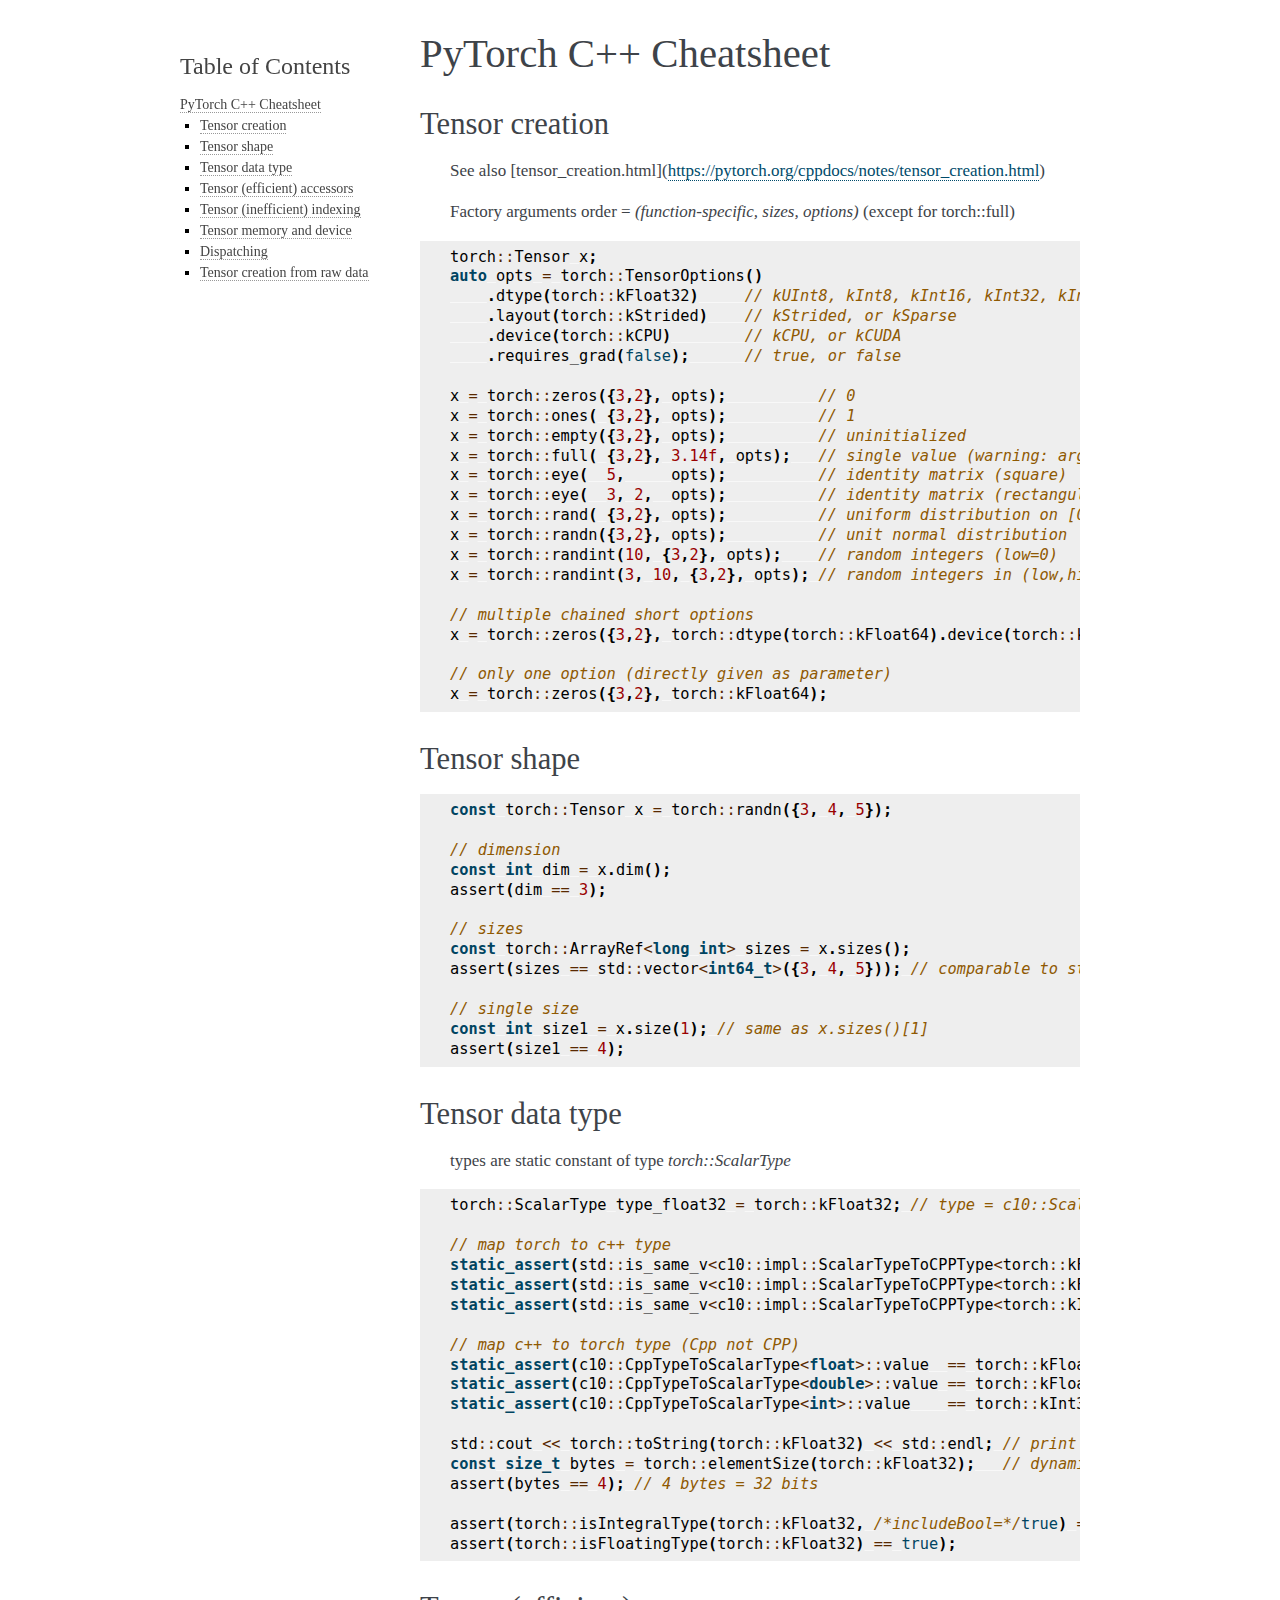
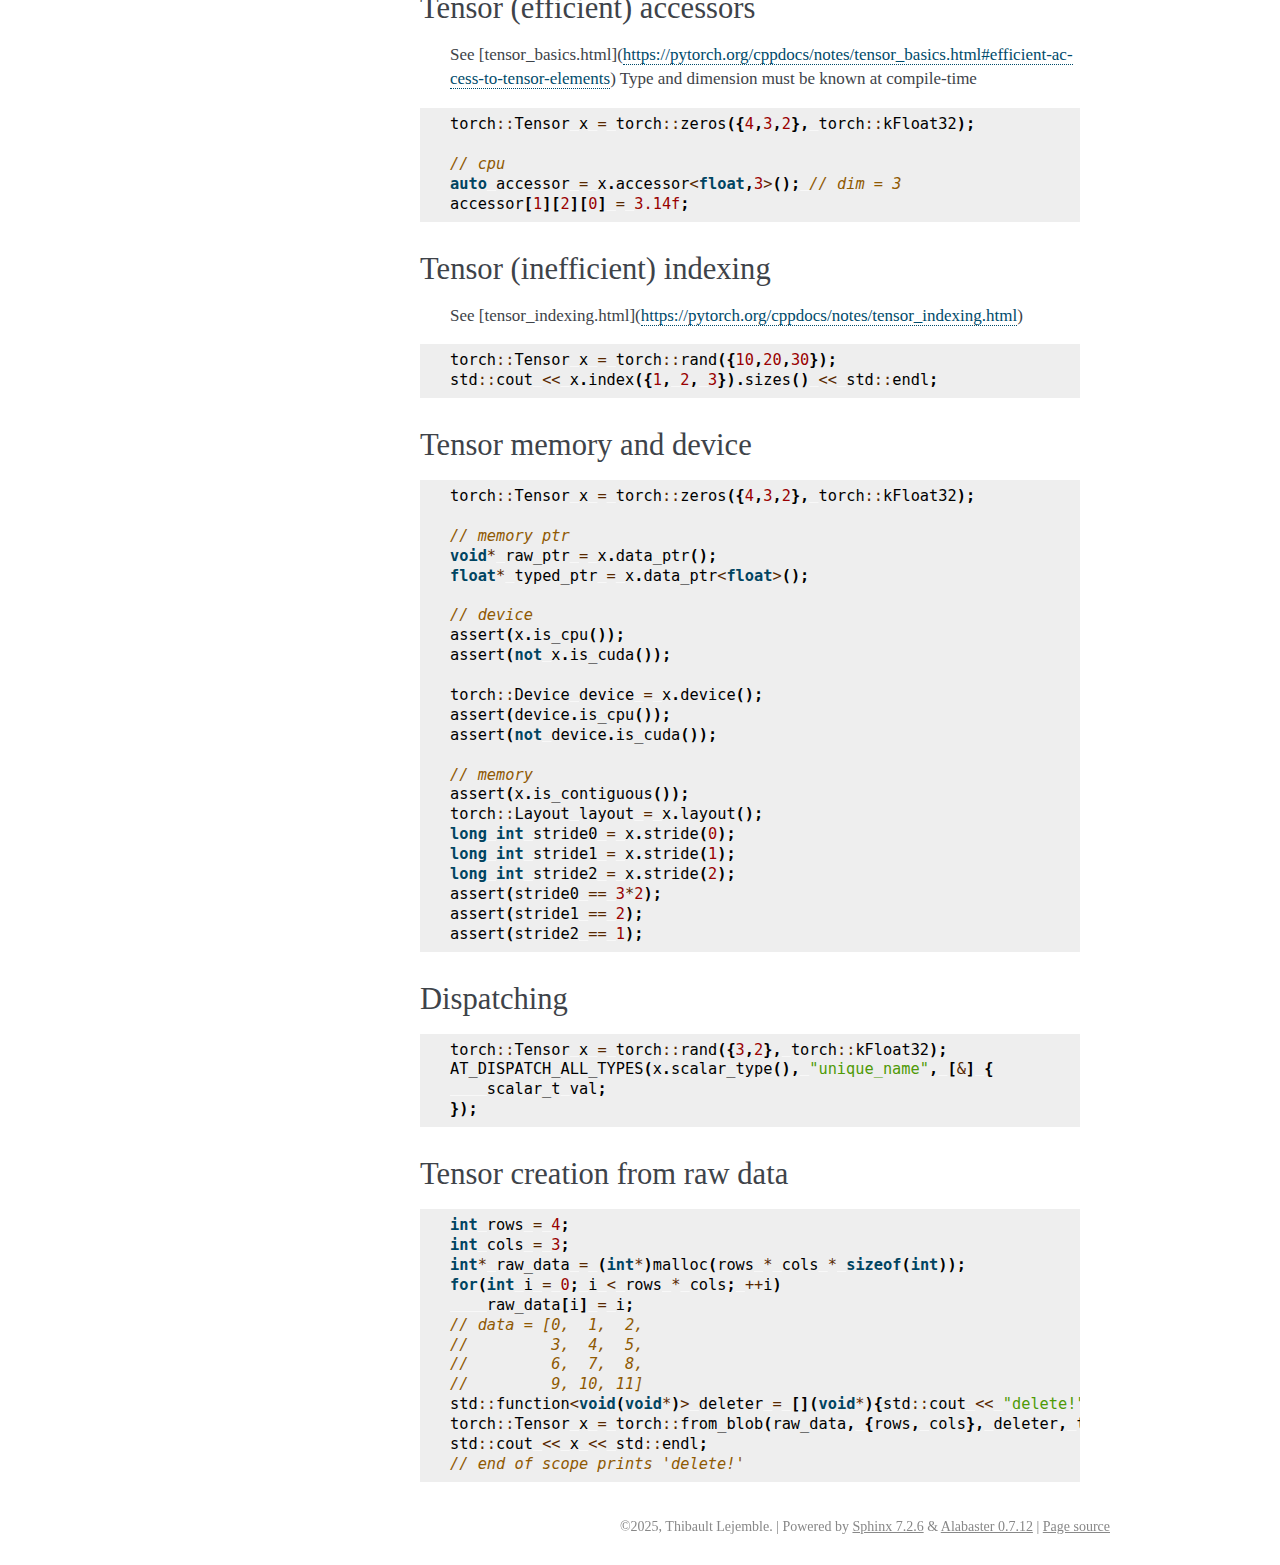
==== docs/index.html @ 18efc9cf "update doc" ====
<!DOCTYPE html>

<html lang="en" data-content_root="./">
  <head>
    <meta charset="utf-8" />
    <meta name="viewport" content="width=device-width, initial-scale=1.0" /><meta name="viewport" content="width=device-width, initial-scale=1" />

    <title>PyTorch C++ Cheatsheet</title>
    <link rel="stylesheet" type="text/css" href="_static/pygments.css?v=4f649999" />
    <link rel="stylesheet" type="text/css" href="_static/alabaster.css?v=cb25574f" />
    <script src="_static/documentation_options.js?v=5929fcd5"></script>
    <script src="_static/doctools.js?v=888ff710"></script>
    <script src="_static/sphinx_highlight.js?v=dc90522c"></script>
    <link rel="index" title="Index" href="genindex.html" />
    <link rel="search" title="Search" href="search.html" />
   
  <link rel="stylesheet" href="_static/custom.css" type="text/css" />
  
  
  <meta name="viewport" content="width=device-width, initial-scale=0.9, maximum-scale=0.9" />

  </head><body>
  

    <div class="document">
      <div class="documentwrapper">
        <div class="bodywrapper">
          

          <div class="body" role="main">
            
  <section id="pytorch-c-cheatsheet">
<h1>PyTorch C++ Cheatsheet<a class="headerlink" href="#pytorch-c-cheatsheet" title="Link to this heading">§</a></h1>
<section id="tensor-creation">
<h2>Tensor creation<a class="headerlink" href="#tensor-creation" title="Link to this heading">§</a></h2>
<blockquote>
<div><p>See also [tensor_creation.html](<a class="reference external" href="https://pytorch.org/cppdocs/notes/tensor_creation.html">https://pytorch.org/cppdocs/notes/tensor_creation.html</a>)</p>
<p>Factory arguments order = <cite>(function-specific, sizes, options)</cite> (except for torch::full)</p>
</div></blockquote>
<div class="highlight-cpp notranslate"><div class="highlight"><pre><span></span><span class="n">torch</span><span class="o">::</span><span class="n">Tensor</span><span class="w"> </span><span class="n">x</span><span class="p">;</span>
<span class="k">auto</span><span class="w"> </span><span class="n">opts</span><span class="w"> </span><span class="o">=</span><span class="w"> </span><span class="n">torch</span><span class="o">::</span><span class="n">TensorOptions</span><span class="p">()</span>
<span class="w">    </span><span class="p">.</span><span class="n">dtype</span><span class="p">(</span><span class="n">torch</span><span class="o">::</span><span class="n">kFloat32</span><span class="p">)</span><span class="w">     </span><span class="c1">// kUInt8, kInt8, kInt16, kInt32, kInt64, kFloat32, or kFloat64</span>
<span class="w">    </span><span class="p">.</span><span class="n">layout</span><span class="p">(</span><span class="n">torch</span><span class="o">::</span><span class="n">kStrided</span><span class="p">)</span><span class="w">    </span><span class="c1">// kStrided, or kSparse</span>
<span class="w">    </span><span class="p">.</span><span class="n">device</span><span class="p">(</span><span class="n">torch</span><span class="o">::</span><span class="n">kCPU</span><span class="p">)</span><span class="w">        </span><span class="c1">// kCPU, or kCUDA</span>
<span class="w">    </span><span class="p">.</span><span class="n">requires_grad</span><span class="p">(</span><span class="nb">false</span><span class="p">);</span><span class="w">      </span><span class="c1">// true, or false</span>

<span class="n">x</span><span class="w"> </span><span class="o">=</span><span class="w"> </span><span class="n">torch</span><span class="o">::</span><span class="n">zeros</span><span class="p">({</span><span class="mi">3</span><span class="p">,</span><span class="mi">2</span><span class="p">},</span><span class="w"> </span><span class="n">opts</span><span class="p">);</span><span class="w">          </span><span class="c1">// 0</span>
<span class="n">x</span><span class="w"> </span><span class="o">=</span><span class="w"> </span><span class="n">torch</span><span class="o">::</span><span class="n">ones</span><span class="p">(</span><span class="w"> </span><span class="p">{</span><span class="mi">3</span><span class="p">,</span><span class="mi">2</span><span class="p">},</span><span class="w"> </span><span class="n">opts</span><span class="p">);</span><span class="w">          </span><span class="c1">// 1</span>
<span class="n">x</span><span class="w"> </span><span class="o">=</span><span class="w"> </span><span class="n">torch</span><span class="o">::</span><span class="n">empty</span><span class="p">({</span><span class="mi">3</span><span class="p">,</span><span class="mi">2</span><span class="p">},</span><span class="w"> </span><span class="n">opts</span><span class="p">);</span><span class="w">          </span><span class="c1">// uninitialized</span>
<span class="n">x</span><span class="w"> </span><span class="o">=</span><span class="w"> </span><span class="n">torch</span><span class="o">::</span><span class="n">full</span><span class="p">(</span><span class="w"> </span><span class="p">{</span><span class="mi">3</span><span class="p">,</span><span class="mi">2</span><span class="p">},</span><span class="w"> </span><span class="mf">3.14f</span><span class="p">,</span><span class="w"> </span><span class="n">opts</span><span class="p">);</span><span class="w">   </span><span class="c1">// single value (warning: args order)</span>
<span class="n">x</span><span class="w"> </span><span class="o">=</span><span class="w"> </span><span class="n">torch</span><span class="o">::</span><span class="n">eye</span><span class="p">(</span><span class="w">  </span><span class="mi">5</span><span class="p">,</span><span class="w">     </span><span class="n">opts</span><span class="p">);</span><span class="w">          </span><span class="c1">// identity matrix (square)</span>
<span class="n">x</span><span class="w"> </span><span class="o">=</span><span class="w"> </span><span class="n">torch</span><span class="o">::</span><span class="n">eye</span><span class="p">(</span><span class="w">  </span><span class="mi">3</span><span class="p">,</span><span class="w"> </span><span class="mi">2</span><span class="p">,</span><span class="w">  </span><span class="n">opts</span><span class="p">);</span><span class="w">          </span><span class="c1">// identity matrix (rectangular)</span>
<span class="n">x</span><span class="w"> </span><span class="o">=</span><span class="w"> </span><span class="n">torch</span><span class="o">::</span><span class="n">rand</span><span class="p">(</span><span class="w"> </span><span class="p">{</span><span class="mi">3</span><span class="p">,</span><span class="mi">2</span><span class="p">},</span><span class="w"> </span><span class="n">opts</span><span class="p">);</span><span class="w">          </span><span class="c1">// uniform distribution on [0, 1)</span>
<span class="n">x</span><span class="w"> </span><span class="o">=</span><span class="w"> </span><span class="n">torch</span><span class="o">::</span><span class="n">randn</span><span class="p">({</span><span class="mi">3</span><span class="p">,</span><span class="mi">2</span><span class="p">},</span><span class="w"> </span><span class="n">opts</span><span class="p">);</span><span class="w">          </span><span class="c1">// unit normal distribution</span>
<span class="n">x</span><span class="w"> </span><span class="o">=</span><span class="w"> </span><span class="n">torch</span><span class="o">::</span><span class="n">randint</span><span class="p">(</span><span class="mi">10</span><span class="p">,</span><span class="w"> </span><span class="p">{</span><span class="mi">3</span><span class="p">,</span><span class="mi">2</span><span class="p">},</span><span class="w"> </span><span class="n">opts</span><span class="p">);</span><span class="w">    </span><span class="c1">// random integers (low=0)</span>
<span class="n">x</span><span class="w"> </span><span class="o">=</span><span class="w"> </span><span class="n">torch</span><span class="o">::</span><span class="n">randint</span><span class="p">(</span><span class="mi">3</span><span class="p">,</span><span class="w"> </span><span class="mi">10</span><span class="p">,</span><span class="w"> </span><span class="p">{</span><span class="mi">3</span><span class="p">,</span><span class="mi">2</span><span class="p">},</span><span class="w"> </span><span class="n">opts</span><span class="p">);</span><span class="w"> </span><span class="c1">// random integers in (low,high)</span>

<span class="c1">// multiple chained short options</span>
<span class="n">x</span><span class="w"> </span><span class="o">=</span><span class="w"> </span><span class="n">torch</span><span class="o">::</span><span class="n">zeros</span><span class="p">({</span><span class="mi">3</span><span class="p">,</span><span class="mi">2</span><span class="p">},</span><span class="w"> </span><span class="n">torch</span><span class="o">::</span><span class="n">dtype</span><span class="p">(</span><span class="n">torch</span><span class="o">::</span><span class="n">kFloat64</span><span class="p">).</span><span class="n">device</span><span class="p">(</span><span class="n">torch</span><span class="o">::</span><span class="n">kCPU</span><span class="p">));</span>

<span class="c1">// only one option (directly given as parameter)</span>
<span class="n">x</span><span class="w"> </span><span class="o">=</span><span class="w"> </span><span class="n">torch</span><span class="o">::</span><span class="n">zeros</span><span class="p">({</span><span class="mi">3</span><span class="p">,</span><span class="mi">2</span><span class="p">},</span><span class="w"> </span><span class="n">torch</span><span class="o">::</span><span class="n">kFloat64</span><span class="p">);</span>
</pre></div>
</div>
</section>
<section id="tensor-shape">
<h2>Tensor shape<a class="headerlink" href="#tensor-shape" title="Link to this heading">§</a></h2>
<div class="highlight-cpp notranslate"><div class="highlight"><pre><span></span><span class="k">const</span><span class="w"> </span><span class="n">torch</span><span class="o">::</span><span class="n">Tensor</span><span class="w"> </span><span class="n">x</span><span class="w"> </span><span class="o">=</span><span class="w"> </span><span class="n">torch</span><span class="o">::</span><span class="n">randn</span><span class="p">({</span><span class="mi">3</span><span class="p">,</span><span class="w"> </span><span class="mi">4</span><span class="p">,</span><span class="w"> </span><span class="mi">5</span><span class="p">});</span>

<span class="c1">// dimension</span>
<span class="k">const</span><span class="w"> </span><span class="kt">int</span><span class="w"> </span><span class="n">dim</span><span class="w"> </span><span class="o">=</span><span class="w"> </span><span class="n">x</span><span class="p">.</span><span class="n">dim</span><span class="p">();</span>
<span class="n">assert</span><span class="p">(</span><span class="n">dim</span><span class="w"> </span><span class="o">==</span><span class="w"> </span><span class="mi">3</span><span class="p">);</span>

<span class="c1">// sizes</span>
<span class="k">const</span><span class="w"> </span><span class="n">torch</span><span class="o">::</span><span class="n">ArrayRef</span><span class="o">&lt;</span><span class="kt">long</span><span class="w"> </span><span class="kt">int</span><span class="o">&gt;</span><span class="w"> </span><span class="n">sizes</span><span class="w"> </span><span class="o">=</span><span class="w"> </span><span class="n">x</span><span class="p">.</span><span class="n">sizes</span><span class="p">();</span>
<span class="n">assert</span><span class="p">(</span><span class="n">sizes</span><span class="w"> </span><span class="o">==</span><span class="w"> </span><span class="n">std</span><span class="o">::</span><span class="n">vector</span><span class="o">&lt;</span><span class="kt">int64_t</span><span class="o">&gt;</span><span class="p">({</span><span class="mi">3</span><span class="p">,</span><span class="w"> </span><span class="mi">4</span><span class="p">,</span><span class="w"> </span><span class="mi">5</span><span class="p">}));</span><span class="w"> </span><span class="c1">// comparable to std::vector&lt;int64_t&gt;</span>

<span class="c1">// single size</span>
<span class="k">const</span><span class="w"> </span><span class="kt">int</span><span class="w"> </span><span class="n">size1</span><span class="w"> </span><span class="o">=</span><span class="w"> </span><span class="n">x</span><span class="p">.</span><span class="n">size</span><span class="p">(</span><span class="mi">1</span><span class="p">);</span><span class="w"> </span><span class="c1">// same as x.sizes()[1]</span>
<span class="n">assert</span><span class="p">(</span><span class="n">size1</span><span class="w"> </span><span class="o">==</span><span class="w"> </span><span class="mi">4</span><span class="p">);</span>
</pre></div>
</div>
</section>
<section id="tensor-data-type">
<h2>Tensor data type<a class="headerlink" href="#tensor-data-type" title="Link to this heading">§</a></h2>
<blockquote>
<div><p>types are static constant of type <cite>torch::ScalarType</cite></p>
</div></blockquote>
<div class="highlight-cpp notranslate"><div class="highlight"><pre><span></span><span class="n">torch</span><span class="o">::</span><span class="n">ScalarType</span><span class="w"> </span><span class="n">type_float32</span><span class="w"> </span><span class="o">=</span><span class="w"> </span><span class="n">torch</span><span class="o">::</span><span class="n">kFloat32</span><span class="p">;</span><span class="w"> </span><span class="c1">// type = c10::ScalarType</span>

<span class="c1">// map torch to c++ type</span>
<span class="k">static_assert</span><span class="p">(</span><span class="n">std</span><span class="o">::</span><span class="n">is_same_v</span><span class="o">&lt;</span><span class="n">c10</span><span class="o">::</span><span class="n">impl</span><span class="o">::</span><span class="n">ScalarTypeToCPPType</span><span class="o">&lt;</span><span class="n">torch</span><span class="o">::</span><span class="n">kFloat32</span><span class="o">&gt;::</span><span class="n">type</span><span class="p">,</span><span class="w"> </span><span class="kt">float</span><span class="o">&gt;</span><span class="p">);</span>
<span class="k">static_assert</span><span class="p">(</span><span class="n">std</span><span class="o">::</span><span class="n">is_same_v</span><span class="o">&lt;</span><span class="n">c10</span><span class="o">::</span><span class="n">impl</span><span class="o">::</span><span class="n">ScalarTypeToCPPType</span><span class="o">&lt;</span><span class="n">torch</span><span class="o">::</span><span class="n">kFloat64</span><span class="o">&gt;::</span><span class="n">type</span><span class="p">,</span><span class="w"> </span><span class="kt">double</span><span class="o">&gt;</span><span class="p">);</span>
<span class="k">static_assert</span><span class="p">(</span><span class="n">std</span><span class="o">::</span><span class="n">is_same_v</span><span class="o">&lt;</span><span class="n">c10</span><span class="o">::</span><span class="n">impl</span><span class="o">::</span><span class="n">ScalarTypeToCPPType</span><span class="o">&lt;</span><span class="n">torch</span><span class="o">::</span><span class="n">kInt32</span><span class="o">&gt;::</span><span class="n">type</span><span class="p">,</span><span class="w">   </span><span class="kt">int</span><span class="o">&gt;</span><span class="p">);</span>

<span class="c1">// map c++ to torch type (Cpp not CPP)</span>
<span class="k">static_assert</span><span class="p">(</span><span class="n">c10</span><span class="o">::</span><span class="n">CppTypeToScalarType</span><span class="o">&lt;</span><span class="kt">float</span><span class="o">&gt;::</span><span class="n">value</span><span class="w">  </span><span class="o">==</span><span class="w"> </span><span class="n">torch</span><span class="o">::</span><span class="n">kFloat32</span><span class="p">);</span>
<span class="k">static_assert</span><span class="p">(</span><span class="n">c10</span><span class="o">::</span><span class="n">CppTypeToScalarType</span><span class="o">&lt;</span><span class="kt">double</span><span class="o">&gt;::</span><span class="n">value</span><span class="w"> </span><span class="o">==</span><span class="w"> </span><span class="n">torch</span><span class="o">::</span><span class="n">kFloat64</span><span class="p">);</span>
<span class="k">static_assert</span><span class="p">(</span><span class="n">c10</span><span class="o">::</span><span class="n">CppTypeToScalarType</span><span class="o">&lt;</span><span class="kt">int</span><span class="o">&gt;::</span><span class="n">value</span><span class="w">    </span><span class="o">==</span><span class="w"> </span><span class="n">torch</span><span class="o">::</span><span class="n">kInt32</span><span class="p">);</span>

<span class="n">std</span><span class="o">::</span><span class="n">cout</span><span class="w"> </span><span class="o">&lt;&lt;</span><span class="w"> </span><span class="n">torch</span><span class="o">::</span><span class="n">toString</span><span class="p">(</span><span class="n">torch</span><span class="o">::</span><span class="n">kFloat32</span><span class="p">)</span><span class="w"> </span><span class="o">&lt;&lt;</span><span class="w"> </span><span class="n">std</span><span class="o">::</span><span class="n">endl</span><span class="p">;</span><span class="w"> </span><span class="c1">// print &#39;Float&#39;</span>
<span class="k">const</span><span class="w"> </span><span class="kt">size_t</span><span class="w"> </span><span class="n">bytes</span><span class="w"> </span><span class="o">=</span><span class="w"> </span><span class="n">torch</span><span class="o">::</span><span class="n">elementSize</span><span class="p">(</span><span class="n">torch</span><span class="o">::</span><span class="n">kFloat32</span><span class="p">);</span><span class="w">   </span><span class="c1">// dynamic equivalent to sizeof(float)</span>
<span class="n">assert</span><span class="p">(</span><span class="n">bytes</span><span class="w"> </span><span class="o">==</span><span class="w"> </span><span class="mi">4</span><span class="p">);</span><span class="w"> </span><span class="c1">// 4 bytes = 32 bits</span>

<span class="n">assert</span><span class="p">(</span><span class="n">torch</span><span class="o">::</span><span class="n">isIntegralType</span><span class="p">(</span><span class="n">torch</span><span class="o">::</span><span class="n">kFloat32</span><span class="p">,</span><span class="w"> </span><span class="cm">/*includeBool=*/</span><span class="nb">true</span><span class="p">)</span><span class="w"> </span><span class="o">==</span><span class="w"> </span><span class="nb">false</span><span class="p">);</span>
<span class="n">assert</span><span class="p">(</span><span class="n">torch</span><span class="o">::</span><span class="n">isFloatingType</span><span class="p">(</span><span class="n">torch</span><span class="o">::</span><span class="n">kFloat32</span><span class="p">)</span><span class="w"> </span><span class="o">==</span><span class="w"> </span><span class="nb">true</span><span class="p">);</span>
</pre></div>
</div>
</section>
<section id="tensor-efficient-accessors">
<h2>Tensor (efficient) accessors<a class="headerlink" href="#tensor-efficient-accessors" title="Link to this heading">§</a></h2>
<blockquote>
<div><p>See [tensor_basics.html](<a class="reference external" href="https://pytorch.org/cppdocs/notes/tensor_basics.html#efficient-access-to-tensor-elements">https://pytorch.org/cppdocs/notes/tensor_basics.html#efficient-access-to-tensor-elements</a>)
Type and dimension must be known at compile-time</p>
</div></blockquote>
<div class="highlight-cpp notranslate"><div class="highlight"><pre><span></span><span class="n">torch</span><span class="o">::</span><span class="n">Tensor</span><span class="w"> </span><span class="n">x</span><span class="w"> </span><span class="o">=</span><span class="w"> </span><span class="n">torch</span><span class="o">::</span><span class="n">zeros</span><span class="p">({</span><span class="mi">4</span><span class="p">,</span><span class="mi">3</span><span class="p">,</span><span class="mi">2</span><span class="p">},</span><span class="w"> </span><span class="n">torch</span><span class="o">::</span><span class="n">kFloat32</span><span class="p">);</span>

<span class="c1">// cpu</span>
<span class="k">auto</span><span class="w"> </span><span class="n">accessor</span><span class="w"> </span><span class="o">=</span><span class="w"> </span><span class="n">x</span><span class="p">.</span><span class="n">accessor</span><span class="o">&lt;</span><span class="kt">float</span><span class="p">,</span><span class="mi">3</span><span class="o">&gt;</span><span class="p">();</span><span class="w"> </span><span class="c1">// dim = 3</span>
<span class="n">accessor</span><span class="p">[</span><span class="mi">1</span><span class="p">][</span><span class="mi">2</span><span class="p">][</span><span class="mi">0</span><span class="p">]</span><span class="w"> </span><span class="o">=</span><span class="w"> </span><span class="mf">3.14f</span><span class="p">;</span>
</pre></div>
</div>
</section>
<section id="tensor-inefficient-indexing">
<h2>Tensor (inefficient) indexing<a class="headerlink" href="#tensor-inefficient-indexing" title="Link to this heading">§</a></h2>
<blockquote>
<div><p>See [tensor_indexing.html](<a class="reference external" href="https://pytorch.org/cppdocs/notes/tensor_indexing.html">https://pytorch.org/cppdocs/notes/tensor_indexing.html</a>)</p>
</div></blockquote>
<div class="highlight-cpp notranslate"><div class="highlight"><pre><span></span><span class="n">torch</span><span class="o">::</span><span class="n">Tensor</span><span class="w"> </span><span class="n">x</span><span class="w"> </span><span class="o">=</span><span class="w"> </span><span class="n">torch</span><span class="o">::</span><span class="n">rand</span><span class="p">({</span><span class="mi">10</span><span class="p">,</span><span class="mi">20</span><span class="p">,</span><span class="mi">30</span><span class="p">});</span>
<span class="n">std</span><span class="o">::</span><span class="n">cout</span><span class="w"> </span><span class="o">&lt;&lt;</span><span class="w"> </span><span class="n">x</span><span class="p">.</span><span class="n">index</span><span class="p">({</span><span class="mi">1</span><span class="p">,</span><span class="w"> </span><span class="mi">2</span><span class="p">,</span><span class="w"> </span><span class="mi">3</span><span class="p">}).</span><span class="n">sizes</span><span class="p">()</span><span class="w"> </span><span class="o">&lt;&lt;</span><span class="w"> </span><span class="n">std</span><span class="o">::</span><span class="n">endl</span><span class="p">;</span>
</pre></div>
</div>
</section>
<section id="tensor-memory-and-device">
<h2>Tensor memory and device<a class="headerlink" href="#tensor-memory-and-device" title="Link to this heading">§</a></h2>
<div class="highlight-cpp notranslate"><div class="highlight"><pre><span></span><span class="n">torch</span><span class="o">::</span><span class="n">Tensor</span><span class="w"> </span><span class="n">x</span><span class="w"> </span><span class="o">=</span><span class="w"> </span><span class="n">torch</span><span class="o">::</span><span class="n">zeros</span><span class="p">({</span><span class="mi">4</span><span class="p">,</span><span class="mi">3</span><span class="p">,</span><span class="mi">2</span><span class="p">},</span><span class="w"> </span><span class="n">torch</span><span class="o">::</span><span class="n">kFloat32</span><span class="p">);</span>

<span class="c1">// memory ptr</span>
<span class="kt">void</span><span class="o">*</span><span class="w"> </span><span class="n">raw_ptr</span><span class="w"> </span><span class="o">=</span><span class="w"> </span><span class="n">x</span><span class="p">.</span><span class="n">data_ptr</span><span class="p">();</span>
<span class="kt">float</span><span class="o">*</span><span class="w"> </span><span class="n">typed_ptr</span><span class="w"> </span><span class="o">=</span><span class="w"> </span><span class="n">x</span><span class="p">.</span><span class="n">data_ptr</span><span class="o">&lt;</span><span class="kt">float</span><span class="o">&gt;</span><span class="p">();</span>

<span class="c1">// device</span>
<span class="n">assert</span><span class="p">(</span><span class="n">x</span><span class="p">.</span><span class="n">is_cpu</span><span class="p">());</span>
<span class="n">assert</span><span class="p">(</span><span class="k">not</span><span class="w"> </span><span class="n">x</span><span class="p">.</span><span class="n">is_cuda</span><span class="p">());</span>

<span class="n">torch</span><span class="o">::</span><span class="n">Device</span><span class="w"> </span><span class="n">device</span><span class="w"> </span><span class="o">=</span><span class="w"> </span><span class="n">x</span><span class="p">.</span><span class="n">device</span><span class="p">();</span>
<span class="n">assert</span><span class="p">(</span><span class="n">device</span><span class="p">.</span><span class="n">is_cpu</span><span class="p">());</span>
<span class="n">assert</span><span class="p">(</span><span class="k">not</span><span class="w"> </span><span class="n">device</span><span class="p">.</span><span class="n">is_cuda</span><span class="p">());</span>

<span class="c1">// memory</span>
<span class="n">assert</span><span class="p">(</span><span class="n">x</span><span class="p">.</span><span class="n">is_contiguous</span><span class="p">());</span>
<span class="n">torch</span><span class="o">::</span><span class="n">Layout</span><span class="w"> </span><span class="n">layout</span><span class="w"> </span><span class="o">=</span><span class="w"> </span><span class="n">x</span><span class="p">.</span><span class="n">layout</span><span class="p">();</span>
<span class="kt">long</span><span class="w"> </span><span class="kt">int</span><span class="w"> </span><span class="n">stride0</span><span class="w"> </span><span class="o">=</span><span class="w"> </span><span class="n">x</span><span class="p">.</span><span class="n">stride</span><span class="p">(</span><span class="mi">0</span><span class="p">);</span>
<span class="kt">long</span><span class="w"> </span><span class="kt">int</span><span class="w"> </span><span class="n">stride1</span><span class="w"> </span><span class="o">=</span><span class="w"> </span><span class="n">x</span><span class="p">.</span><span class="n">stride</span><span class="p">(</span><span class="mi">1</span><span class="p">);</span>
<span class="kt">long</span><span class="w"> </span><span class="kt">int</span><span class="w"> </span><span class="n">stride2</span><span class="w"> </span><span class="o">=</span><span class="w"> </span><span class="n">x</span><span class="p">.</span><span class="n">stride</span><span class="p">(</span><span class="mi">2</span><span class="p">);</span>
<span class="n">assert</span><span class="p">(</span><span class="n">stride0</span><span class="w"> </span><span class="o">==</span><span class="w"> </span><span class="mi">3</span><span class="o">*</span><span class="mi">2</span><span class="p">);</span>
<span class="n">assert</span><span class="p">(</span><span class="n">stride1</span><span class="w"> </span><span class="o">==</span><span class="w"> </span><span class="mi">2</span><span class="p">);</span>
<span class="n">assert</span><span class="p">(</span><span class="n">stride2</span><span class="w"> </span><span class="o">==</span><span class="w"> </span><span class="mi">1</span><span class="p">);</span>
</pre></div>
</div>
</section>
<section id="dispatching">
<h2>Dispatching<a class="headerlink" href="#dispatching" title="Link to this heading">§</a></h2>
<div class="highlight-cpp notranslate"><div class="highlight"><pre><span></span><span class="n">torch</span><span class="o">::</span><span class="n">Tensor</span><span class="w"> </span><span class="n">x</span><span class="w"> </span><span class="o">=</span><span class="w"> </span><span class="n">torch</span><span class="o">::</span><span class="n">rand</span><span class="p">({</span><span class="mi">3</span><span class="p">,</span><span class="mi">2</span><span class="p">},</span><span class="w"> </span><span class="n">torch</span><span class="o">::</span><span class="n">kFloat32</span><span class="p">);</span>
<span class="n">AT_DISPATCH_ALL_TYPES</span><span class="p">(</span><span class="n">x</span><span class="p">.</span><span class="n">scalar_type</span><span class="p">(),</span><span class="w"> </span><span class="s">&quot;unique_name&quot;</span><span class="p">,</span><span class="w"> </span><span class="p">[</span><span class="o">&amp;</span><span class="p">]</span><span class="w"> </span><span class="p">{</span>
<span class="w">    </span><span class="n">scalar_t</span><span class="w"> </span><span class="n">val</span><span class="p">;</span>
<span class="p">});</span>
</pre></div>
</div>
</section>
<section id="tensor-creation-from-raw-data">
<h2>Tensor creation from raw data<a class="headerlink" href="#tensor-creation-from-raw-data" title="Link to this heading">§</a></h2>
<div class="highlight-cpp notranslate"><div class="highlight"><pre><span></span><span class="kt">int</span><span class="w"> </span><span class="n">rows</span><span class="w"> </span><span class="o">=</span><span class="w"> </span><span class="mi">4</span><span class="p">;</span>
<span class="kt">int</span><span class="w"> </span><span class="n">cols</span><span class="w"> </span><span class="o">=</span><span class="w"> </span><span class="mi">3</span><span class="p">;</span>
<span class="kt">int</span><span class="o">*</span><span class="w"> </span><span class="n">raw_data</span><span class="w"> </span><span class="o">=</span><span class="w"> </span><span class="p">(</span><span class="kt">int</span><span class="o">*</span><span class="p">)</span><span class="n">malloc</span><span class="p">(</span><span class="n">rows</span><span class="w"> </span><span class="o">*</span><span class="w"> </span><span class="n">cols</span><span class="w"> </span><span class="o">*</span><span class="w"> </span><span class="k">sizeof</span><span class="p">(</span><span class="kt">int</span><span class="p">));</span>
<span class="k">for</span><span class="p">(</span><span class="kt">int</span><span class="w"> </span><span class="n">i</span><span class="w"> </span><span class="o">=</span><span class="w"> </span><span class="mi">0</span><span class="p">;</span><span class="w"> </span><span class="n">i</span><span class="w"> </span><span class="o">&lt;</span><span class="w"> </span><span class="n">rows</span><span class="w"> </span><span class="o">*</span><span class="w"> </span><span class="n">cols</span><span class="p">;</span><span class="w"> </span><span class="o">++</span><span class="n">i</span><span class="p">)</span>
<span class="w">    </span><span class="n">raw_data</span><span class="p">[</span><span class="n">i</span><span class="p">]</span><span class="w"> </span><span class="o">=</span><span class="w"> </span><span class="n">i</span><span class="p">;</span>
<span class="c1">// data = [0,  1,  2,</span>
<span class="c1">//         3,  4,  5,</span>
<span class="c1">//         6,  7,  8,</span>
<span class="c1">//         9, 10, 11]</span>
<span class="n">std</span><span class="o">::</span><span class="n">function</span><span class="o">&lt;</span><span class="kt">void</span><span class="p">(</span><span class="kt">void</span><span class="o">*</span><span class="p">)</span><span class="o">&gt;</span><span class="w"> </span><span class="n">deleter</span><span class="w"> </span><span class="o">=</span><span class="w"> </span><span class="p">[](</span><span class="kt">void</span><span class="o">*</span><span class="p">){</span><span class="n">std</span><span class="o">::</span><span class="n">cout</span><span class="w"> </span><span class="o">&lt;&lt;</span><span class="w"> </span><span class="s">&quot;delete!&quot;</span><span class="w"> </span><span class="o">&lt;&lt;</span><span class="w"> </span><span class="n">std</span><span class="o">::</span><span class="n">endl</span><span class="p">;};</span>
<span class="n">torch</span><span class="o">::</span><span class="n">Tensor</span><span class="w"> </span><span class="n">x</span><span class="w"> </span><span class="o">=</span><span class="w"> </span><span class="n">torch</span><span class="o">::</span><span class="n">from_blob</span><span class="p">(</span><span class="n">raw_data</span><span class="p">,</span><span class="w"> </span><span class="p">{</span><span class="n">rows</span><span class="p">,</span><span class="w"> </span><span class="n">cols</span><span class="p">},</span><span class="w"> </span><span class="n">deleter</span><span class="p">,</span><span class="w"> </span><span class="n">torch</span><span class="o">::</span><span class="n">dtype</span><span class="p">(</span><span class="n">torch</span><span class="o">::</span><span class="n">kInt32</span><span class="p">));</span>
<span class="n">std</span><span class="o">::</span><span class="n">cout</span><span class="w"> </span><span class="o">&lt;&lt;</span><span class="w"> </span><span class="n">x</span><span class="w"> </span><span class="o">&lt;&lt;</span><span class="w"> </span><span class="n">std</span><span class="o">::</span><span class="n">endl</span><span class="p">;</span>
<span class="c1">// end of scope prints &#39;delete!&#39;</span>
</pre></div>
</div>
</section>
</section>


          </div>
          
        </div>
      </div>
      <div class="sphinxsidebar" role="navigation" aria-label="main navigation">
        <div class="sphinxsidebarwrapper">
  <div>
    <h3><a href="#">Table of Contents</a></h3>
    <ul>
<li><a class="reference internal" href="#">PyTorch C++ Cheatsheet</a><ul>
<li><a class="reference internal" href="#tensor-creation">Tensor creation</a></li>
<li><a class="reference internal" href="#tensor-shape">Tensor shape</a></li>
<li><a class="reference internal" href="#tensor-data-type">Tensor data type</a></li>
<li><a class="reference internal" href="#tensor-efficient-accessors">Tensor (efficient) accessors</a></li>
<li><a class="reference internal" href="#tensor-inefficient-indexing">Tensor (inefficient) indexing</a></li>
<li><a class="reference internal" href="#tensor-memory-and-device">Tensor memory and device</a></li>
<li><a class="reference internal" href="#dispatching">Dispatching</a></li>
<li><a class="reference internal" href="#tensor-creation-from-raw-data">Tensor creation from raw data</a></li>
</ul>
</li>
</ul>

  </div>
        </div>
      </div>
      <div class="clearer"></div>
    </div>
    <div class="footer">
      &copy;2025, Thibault Lejemble.
      
      |
      Powered by <a href="http://sphinx-doc.org/">Sphinx 7.2.6</a>
      &amp; <a href="https://github.com/bitprophet/alabaster">Alabaster 0.7.12</a>
      
      |
      <a href="_sources/index.rst.txt"
          rel="nofollow">Page source</a>
    </div>

    

    
  </body>
</html>
---- docs/_static/pygments.css ----
pre { line-height: 125%; }
td.linenos .normal { color: inherit; background-color: transparent; padding-left: 5px; padding-right: 5px; }
span.linenos { color: inherit; background-color: transparent; padding-left: 5px; padding-right: 5px; }
td.linenos .special { color: #000000; background-color: #ffffc0; padding-left: 5px; padding-right: 5px; }
span.linenos.special { color: #000000; background-color: #ffffc0; padding-left: 5px; padding-right: 5px; }
.highlight .hll { background-color: #ffffcc }
.highlight { background: #f8f8f8; }
.highlight .c { color: #8f5902; font-style: italic } /* Comment */
.highlight .err { color: #a40000; border: 1px solid #ef2929 } /* Error */
.highlight .g { color: #000000 } /* Generic */
.highlight .k { color: #004461; font-weight: bold } /* Keyword */
.highlight .l { color: #000000 } /* Literal */
.highlight .n { color: #000000 } /* Name */
.highlight .o { color: #582800 } /* Operator */
.highlight .x { color: #000000 } /* Other */
.highlight .p { color: #000000; font-weight: bold } /* Punctuation */
.highlight .ch { color: #8f5902; font-style: italic } /* Comment.Hashbang */
.highlight .cm { color: #8f5902; font-style: italic } /* Comment.Multiline */
.highlight .cp { color: #8f5902 } /* Comment.Preproc */
.highlight .cpf { color: #8f5902; font-style: italic } /* Comment.PreprocFile */
.highlight .c1 { color: #8f5902; font-style: italic } /* Comment.Single */
.highlight .cs { color: #8f5902; font-style: italic } /* Comment.Special */
.highlight .gd { color: #a40000 } /* Generic.Deleted */
.highlight .ge { color: #000000; font-style: italic } /* Generic.Emph */
.highlight .ges { color: #000000 } /* Generic.EmphStrong */
.highlight .gr { color: #ef2929 } /* Generic.Error */
.highlight .gh { color: #000080; font-weight: bold } /* Generic.Heading */
.highlight .gi { color: #00A000 } /* Generic.Inserted */
.highlight .go { color: #888888 } /* Generic.Output */
.highlight .gp { color: #745334 } /* Generic.Prompt */
.highlight .gs { color: #000000; font-weight: bold } /* Generic.Strong */
.highlight .gu { color: #800080; font-weight: bold } /* Generic.Subheading */
.highlight .gt { color: #a40000; font-weight: bold } /* Generic.Traceback */
.highlight .kc { color: #004461; font-weight: bold } /* Keyword.Constant */
.highlight .kd { color: #004461; font-weight: bold } /* Keyword.Declaration */
.highlight .kn { color: #004461; font-weight: bold } /* Keyword.Namespace */
.highlight .kp { color: #004461; font-weight: bold } /* Keyword.Pseudo */
.highlight .kr { color: #004461; font-weight: bold } /* Keyword.Reserved */
.highlight .kt { color: #004461; font-weight: bold } /* Keyword.Type */
.highlight .ld { color: #000000 } /* Literal.Date */
.highlight .m { color: #990000 } /* Literal.Number */
.highlight .s { color: #4e9a06 } /* Literal.String */
.highlight .na { color: #c4a000 } /* Name.Attribute */
.highlight .nb { color: #004461 } /* Name.Builtin */
.highlight .nc { color: #000000 } /* Name.Class */
.highlight .no { color: #000000 } /* Name.Constant */
.highlight .nd { color: #888888 } /* Name.Decorator */
.highlight .ni { color: #ce5c00 } /* Name.Entity */
.highlight .ne { color: #cc0000; font-weight: bold } /* Name.Exception */
.highlight .nf { color: #000000 } /* Name.Function */
.highlight .nl { color: #f57900 } /* Name.Label */
.highlight .nn { color: #000000 } /* Name.Namespace */
.highlight .nx { color: #000000 } /* Name.Other */
.highlight .py { color: #000000 } /* Name.Property */
.highlight .nt { color: #004461; font-weight: bold } /* Name.Tag */
.highlight .nv { color: #000000 } /* Name.Variable */
.highlight .ow { color: #004461; font-weight: bold } /* Operator.Word */
.highlight .pm { color: #000000; font-weight: bold } /* Punctuation.Marker */
.highlight .w { color: #f8f8f8; text-decoration: underline } /* Text.Whitespace */
.highlight .mb { color: #990000 } /* Literal.Number.Bin */
.highlight .mf { color: #990000 } /* Literal.Number.Float */
.highlight .mh { color: #990000 } /* Literal.Number.Hex */
.highlight .mi { color: #990000 } /* Literal.Number.Integer */
.highlight .mo { color: #990000 } /* Literal.Number.Oct */
.highlight .sa { color: #4e9a06 } /* Literal.String.Affix */
.highlight .sb { color: #4e9a06 } /* Literal.String.Backtick */
.highlight .sc { color: #4e9a06 } /* Literal.String.Char */
.highlight .dl { color: #4e9a06 } /* Literal.String.Delimiter */
.highlight .sd { color: #8f5902; font-style: italic } /* Literal.String.Doc */
.highlight .s2 { color: #4e9a06 } /* Literal.String.Double */
.highlight .se { color: #4e9a06 } /* Literal.String.Escape */
.highlight .sh { color: #4e9a06 } /* Literal.String.Heredoc */
.highlight .si { color: #4e9a06 } /* Literal.String.Interpol */
.highlight .sx { color: #4e9a06 } /* Literal.String.Other */
.highlight .sr { color: #4e9a06 } /* Literal.String.Regex */
.highlight .s1 { color: #4e9a06 } /* Literal.String.Single */
.highlight .ss { color: #4e9a06 } /* Literal.String.Symbol */
.highlight .bp { color: #3465a4 } /* Name.Builtin.Pseudo */
.highlight .fm { color: #000000 } /* Name.Function.Magic */
.highlight .vc { color: #000000 } /* Name.Variable.Class */
.highlight .vg { color: #000000 } /* Name.Variable.Global */
.highlight .vi { color: #000000 } /* Name.Variable.Instance */
.highlight .vm { color: #000000 } /* Name.Variable.Magic */
.highlight .il { color: #990000 } /* Literal.Number.Integer.Long */
---- docs/_static/alabaster.css ----
@import url("basic.css");

/* -- page layout ----------------------------------------------------------- */

body {
    font-family: Georgia, serif;
    font-size: 17px;
    background-color: #fff;
    color: #000;
    margin: 0;
    padding: 0;
}


div.document {
    width: 940px;
    margin: 30px auto 0 auto;
}

div.documentwrapper {
    float: left;
    width: 100%;
}

div.bodywrapper {
    margin: 0 0 0 220px;
}

div.sphinxsidebar {
    width: 220px;
    font-size: 14px;
    line-height: 1.5;
}

hr {
    border: 1px solid #B1B4B6;
}

div.body {
    background-color: #fff;
    color: #3E4349;
    padding: 0 30px 0 30px;
}

div.body > .section {
    text-align: left;
}

div.footer {
    width: 940px;
    margin: 20px auto 30px auto;
    font-size: 14px;
    color: #888;
    text-align: right;
}

div.footer a {
    color: #888;
}

p.caption {
    font-family: inherit;
    font-size: inherit;
}


div.relations {
    display: none;
}


div.sphinxsidebar a {
    color: #444;
    text-decoration: none;
    border-bottom: 1px dotted #999;
}

div.sphinxsidebar a:hover {
    border-bottom: 1px solid #999;
}

div.sphinxsidebarwrapper {
    padding: 18px 10px;
}

div.sphinxsidebarwrapper p.logo {
    padding: 0;
    margin: -10px 0 0 0px;
    text-align: center;
}

div.sphinxsidebarwrapper h1.logo {
    margin-top: -10px;
    text-align: center;
    margin-bottom: 5px;
    text-align: left;
}

div.sphinxsidebarwrapper h1.logo-name {
    margin-top: 0px;
}

div.sphinxsidebarwrapper p.blurb {
    margin-top: 0;
    font-style: normal;
}

div.sphinxsidebar h3,
div.sphinxsidebar h4 {
    font-family: Georgia, serif;
    color: #444;
    font-size: 24px;
    font-weight: normal;
    margin: 0 0 5px 0;
    padding: 0;
}

div.sphinxsidebar h4 {
    font-size: 20px;
}

div.sphinxsidebar h3 a {
    color: #444;
}

div.sphinxsidebar p.logo a,
div.sphinxsidebar h3 a,
div.sphinxsidebar p.logo a:hover,
div.sphinxsidebar h3 a:hover {
    border: none;
}

div.sphinxsidebar p {
    color: #555;
    margin: 10px 0;
}

div.sphinxsidebar ul {
    margin: 10px 0;
    padding: 0;
    color: #000;
}

div.sphinxsidebar ul li.toctree-l1 > a {
    font-size: 120%;
}

div.sphinxsidebar ul li.toctree-l2 > a {
    font-size: 110%;
}

div.sphinxsidebar input {
    border: 1px solid #CCC;
    font-family: Georgia, serif;
    font-size: 1em;
}

div.sphinxsidebar hr {
    border: none;
    height: 1px;
    color: #AAA;
    background: #AAA;

    text-align: left;
    margin-left: 0;
    width: 50%;
}

div.sphinxsidebar .badge {
    border-bottom: none;
}

div.sphinxsidebar .badge:hover {
    border-bottom: none;
}

/* To address an issue with donation coming after search */
div.sphinxsidebar h3.donation {
    margin-top: 10px;
}

/* -- body styles ----------------------------------------------------------- */

a {
    color: #004B6B;
    text-decoration: underline;
}

a:hover {
    color: #6D4100;
    text-decoration: underline;
}

div.body h1,
div.body h2,
div.body h3,
div.body h4,
div.body h5,
div.body h6 {
    font-family: Georgia, serif;
    font-weight: normal;
    margin: 30px 0px 10px 0px;
    padding: 0;
}

div.body h1 { margin-top: 0; padding-top: 0; font-size: 240%; }
div.body h2 { font-size: 180%; }
div.body h3 { font-size: 150%; }
div.body h4 { font-size: 130%; }
div.body h5 { font-size: 100%; }
div.body h6 { font-size: 100%; }

a.headerlink {
    color: #DDD;
    padding: 0 4px;
    text-decoration: none;
}

a.headerlink:hover {
    color: #444;
    background: #EAEAEA;
}

div.body p, div.body dd, div.body li {
    line-height: 1.4em;
}

div.admonition {
    margin: 20px 0px;
    padding: 10px 30px;
    background-color: #EEE;
    border: 1px solid #CCC;
}

div.admonition tt.xref, div.admonition code.xref, div.admonition a tt {
    background-color: #FBFBFB;
    border-bottom: 1px solid #fafafa;
}

div.admonition p.admonition-title {
    font-family: Georgia, serif;
    font-weight: normal;
    font-size: 24px;
    margin: 0 0 10px 0;
    padding: 0;
    line-height: 1;
}

div.admonition p.last {
    margin-bottom: 0;
}

div.highlight {
    background-color: #fff;
}

dt:target, .highlight {
    background: #FAF3E8;
}

div.warning {
    background-color: #FCC;
    border: 1px solid #FAA;
}

div.danger {
    background-color: #FCC;
    border: 1px solid #FAA;
    -moz-box-shadow: 2px 2px 4px #D52C2C;
    -webkit-box-shadow: 2px 2px 4px #D52C2C;
    box-shadow: 2px 2px 4px #D52C2C;
}

div.error {
    background-color: #FCC;
    border: 1px solid #FAA;
    -moz-box-shadow: 2px 2px 4px #D52C2C;
    -webkit-box-shadow: 2px 2px 4px #D52C2C;
    box-shadow: 2px 2px 4px #D52C2C;
}

div.caution {
    background-color: #FCC;
    border: 1px solid #FAA;
}

div.attention {
    background-color: #FCC;
    border: 1px solid #FAA;
}

div.important {
    background-color: #EEE;
    border: 1px solid #CCC;
}

div.note {
    background-color: #EEE;
    border: 1px solid #CCC;
}

div.tip {
    background-color: #EEE;
    border: 1px solid #CCC;
}

div.hint {
    background-color: #EEE;
    border: 1px solid #CCC;
}

div.seealso {
    background-color: #EEE;
    border: 1px solid #CCC;
}

div.topic {
    background-color: #EEE;
}

p.admonition-title {
    display: inline;
}

p.admonition-title:after {
    content: ":";
}

pre, tt, code {
    font-family: 'Consolas', 'Menlo', 'DejaVu Sans Mono', 'Bitstream Vera Sans Mono', monospace;
    font-size: 0.9em;
}

.hll {
    background-color: #FFC;
    margin: 0 -12px;
    padding: 0 12px;
    display: block;
}

img.screenshot {
}

tt.descname, tt.descclassname, code.descname, code.descclassname {
    font-size: 0.95em;
}

tt.descname, code.descname {
    padding-right: 0.08em;
}

img.screenshot {
    -moz-box-shadow: 2px 2px 4px #EEE;
    -webkit-box-shadow: 2px 2px 4px #EEE;
    box-shadow: 2px 2px 4px #EEE;
}

table.docutils {
    border: 1px solid #888;
    -moz-box-shadow: 2px 2px 4px #EEE;
    -webkit-box-shadow: 2px 2px 4px #EEE;
    box-shadow: 2px 2px 4px #EEE;
}

table.docutils td, table.docutils th {
    border: 1px solid #888;
    padding: 0.25em 0.7em;
}

table.field-list, table.footnote {
    border: none;
    -moz-box-shadow: none;
    -webkit-box-shadow: none;
    box-shadow: none;
}

table.footnote {
    margin: 15px 0;
    width: 100%;
    border: 1px solid #EEE;
    background: #FDFDFD;
    font-size: 0.9em;
}

table.footnote + table.footnote {
    margin-top: -15px;
    border-top: none;
}

table.field-list th {
    padding: 0 0.8em 0 0;
}

table.field-list td {
    padding: 0;
}

table.field-list p {
    margin-bottom: 0.8em;
}

/* Cloned from
 * https://github.com/sphinx-doc/sphinx/commit/ef60dbfce09286b20b7385333d63a60321784e68
 */
.field-name {
    -moz-hyphens: manual;
    -ms-hyphens: manual;
    -webkit-hyphens: manual;
    hyphens: manual;
}

table.footnote td.label {
    width: .1px;
    padding: 0.3em 0 0.3em 0.5em;
}

table.footnote td {
    padding: 0.3em 0.5em;
}

dl {
    margin: 0;
    padding: 0;
}

dl dd {
    margin-left: 30px;
}

blockquote {
    margin: 0 0 0 30px;
    padding: 0;
}

ul, ol {
    /* Matches the 30px from the narrow-screen "li > ul" selector below */
    margin: 10px 0 10px 30px;
    padding: 0;
}

pre {
    background: #EEE;
    padding: 7px 30px;
    margin: 15px 0px;
    line-height: 1.3em;
}

div.viewcode-block:target {
    background: #ffd;
}

dl pre, blockquote pre, li pre {
    margin-left: 0;
    padding-left: 30px;
}

tt, code {
    background-color: #ecf0f3;
    color: #222;
    /* padding: 1px 2px; */
}

tt.xref, code.xref, a tt {
    background-color: #FBFBFB;
    border-bottom: 1px solid #fff;
}

a.reference {
    text-decoration: none;
    border-bottom: 1px dotted #004B6B;
}

/* Don't put an underline on images */
a.image-reference, a.image-reference:hover {
    border-bottom: none;
}

a.reference:hover {
    border-bottom: 1px solid #6D4100;
}

a.footnote-reference {
    text-decoration: none;
    font-size: 0.7em;
    vertical-align: top;
    border-bottom: 1px dotted #004B6B;
}

a.footnote-reference:hover {
    border-bottom: 1px solid #6D4100;
}

a:hover tt, a:hover code {
    background: #EEE;
}


@media screen and (max-width: 870px) {

    div.sphinxsidebar {
    	display: none;
    }

    div.document {
       width: 100%;

    }

    div.documentwrapper {
    	margin-left: 0;
    	margin-top: 0;
    	margin-right: 0;
    	margin-bottom: 0;
    }

    div.bodywrapper {
    	margin-top: 0;
    	margin-right: 0;
    	margin-bottom: 0;
    	margin-left: 0;
    }

    ul {
    	margin-left: 0;
    }

	li > ul {
        /* Matches the 30px from the "ul, ol" selector above */
		margin-left: 30px;
	}

    .document {
    	width: auto;
    }

    .footer {
    	width: auto;
    }

    .bodywrapper {
    	margin: 0;
    }

    .footer {
    	width: auto;
    }

    .github {
        display: none;
    }



}



@media screen and (max-width: 875px) {

    body {
        margin: 0;
        padding: 20px 30px;
    }

    div.documentwrapper {
        float: none;
        background: #fff;
    }

    div.sphinxsidebar {
        display: block;
        float: none;
        width: 102.5%;
        margin: 50px -30px -20px -30px;
        padding: 10px 20px;
        background: #333;
        color: #FFF;
    }

    div.sphinxsidebar h3, div.sphinxsidebar h4, div.sphinxsidebar p,
    div.sphinxsidebar h3 a {
        color: #fff;
    }

    div.sphinxsidebar a {
        color: #AAA;
    }

    div.sphinxsidebar p.logo {
        display: none;
    }

    div.document {
        width: 100%;
        margin: 0;
    }

    div.footer {
        display: none;
    }

    div.bodywrapper {
        margin: 0;
    }

    div.body {
        min-height: 0;
        padding: 0;
    }

    .rtd_doc_footer {
        display: none;
    }

    .document {
        width: auto;
    }

    .footer {
        width: auto;
    }

    .footer {
        width: auto;
    }

    .github {
        display: none;
    }
}


/* misc. */

.revsys-inline {
    display: none!important;
}

/* Make nested-list/multi-paragraph items look better in Releases changelog
 * pages. Without this, docutils' magical list fuckery causes inconsistent
 * formatting between different release sub-lists.
 */
div#changelog > div.section > ul > li > p:only-child {
    margin-bottom: 0;
}

/* Hide fugly table cell borders in ..bibliography:: directive output */
table.docutils.citation, table.docutils.citation td, table.docutils.citation th {
  border: none;
  /* Below needed in some edge cases; if not applied, bottom shadows appear */
  -moz-box-shadow: none;
  -webkit-box-shadow: none;
  box-shadow: none;
}


/* relbar */

.related {
    line-height: 30px;
    width: 100%;
    font-size: 0.9rem;
}

.related.top {
    border-bottom: 1px solid #EEE;
    margin-bottom: 20px;
}

.related.bottom {
    border-top: 1px solid #EEE;
}

.related ul {
    padding: 0;
    margin: 0;
    list-style: none;
}

.related li {
    display: inline;
}

nav#rellinks {
    float: right;
}

nav#rellinks li+li:before {
    content: "|";
}

nav#breadcrumbs li+li:before {
    content: "\00BB";
}

/* Hide certain items when printing */
@media print {
    div.related {
        display: none;
    }
}
---- docs/_static/custom.css ----
/* This file intentionally left blank. */
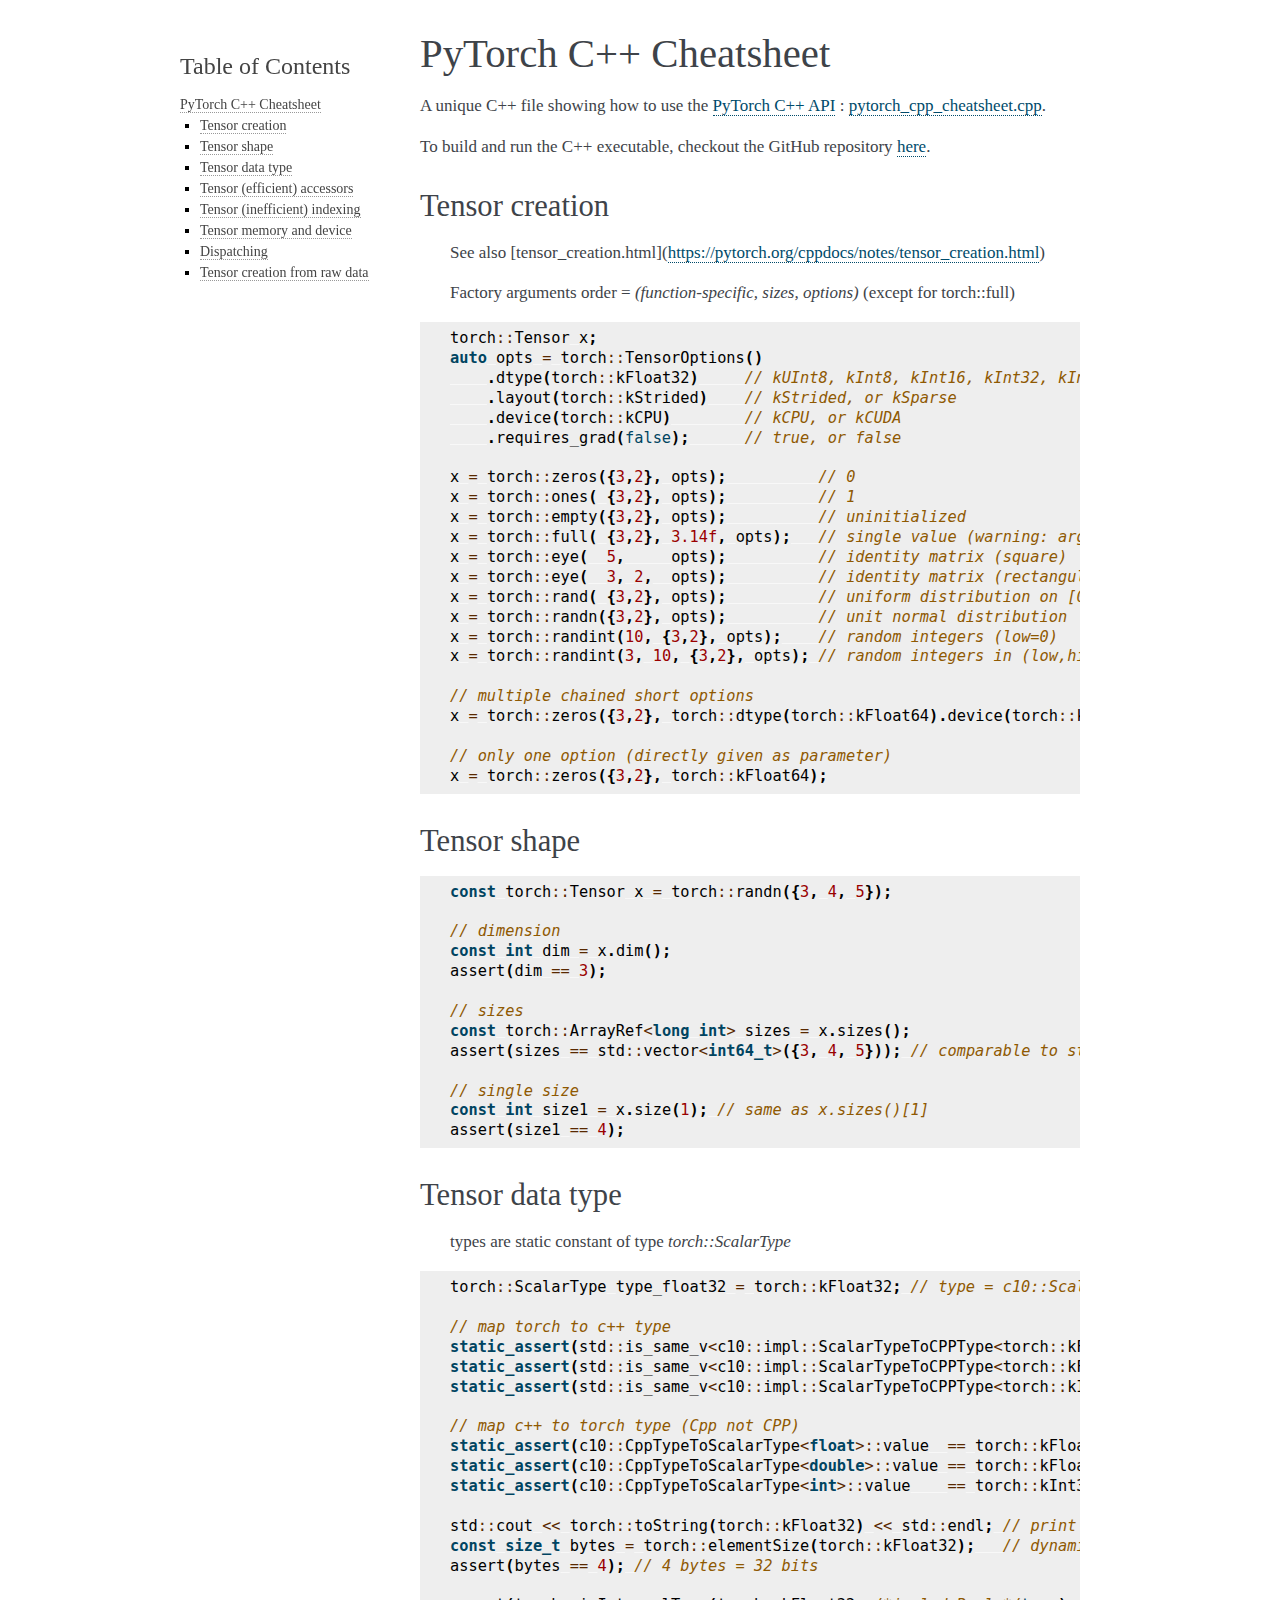
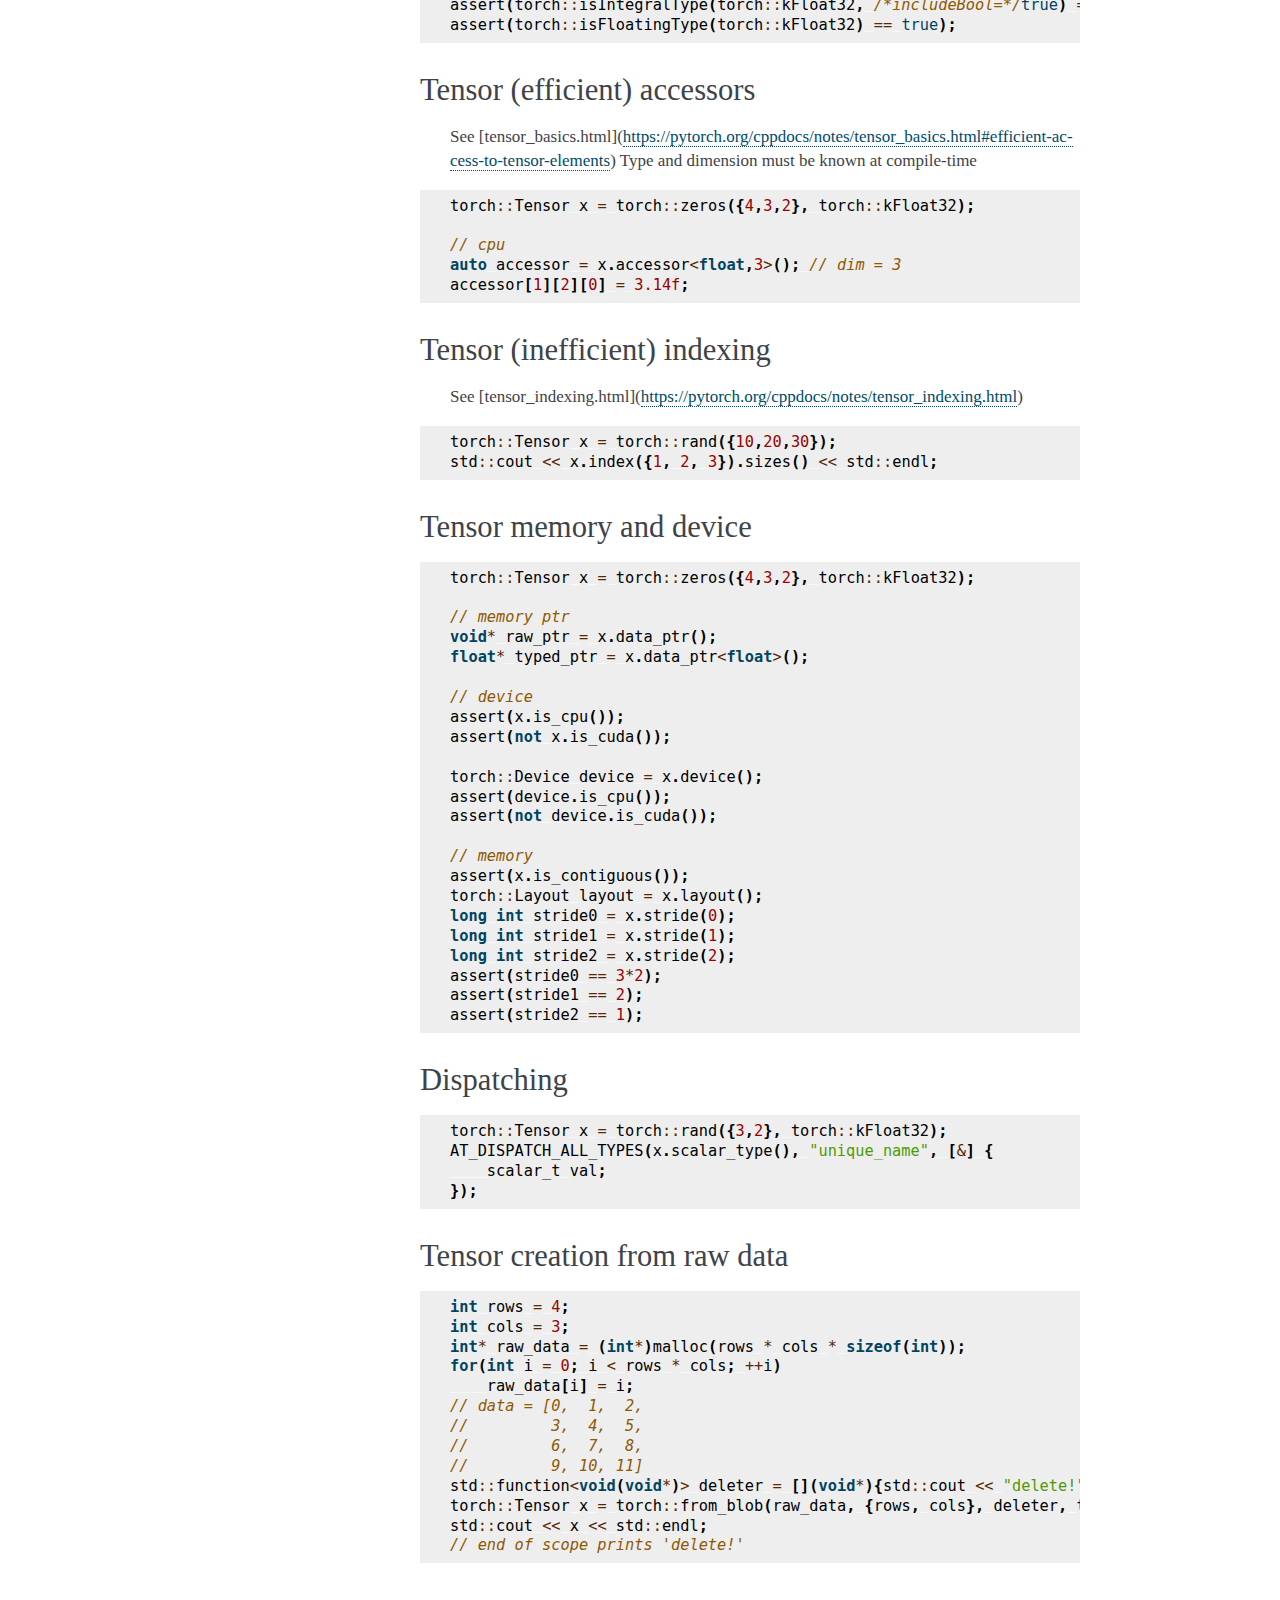
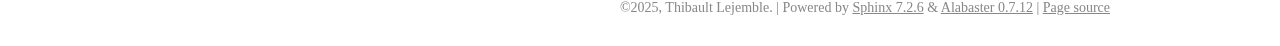
==== commit dc671e66: "update doc" ====
--- a/docs/index.html
+++ b/docs/index.html
@@ -31,6 +31,8 @@
             
   <section id="pytorch-c-cheatsheet">
 <h1>PyTorch C++ Cheatsheet<a class="headerlink" href="#pytorch-c-cheatsheet" title="Link to this heading">§</a></h1>
+<p>A unique C++ file showing how to use the <a class="reference external" href="https://pytorch.org/cppdocs">PyTorch C++ API</a> : <a class="reference external" href="https://github.com/ThibaultLejemble/PyTorch-CPP-Cheatsheet/blob/main/pytorch_cpp_cheatsheet.cpp">pytorch_cpp_cheatsheet.cpp</a>.</p>
+<p>To build and run the C++ executable, checkout the GitHub repository <a class="reference external" href="https://github.com/ThibaultLejemble/PyTorch-CPP-Cheatsheet">here</a>.</p>
 <section id="tensor-creation">
 <h2>Tensor creation<a class="headerlink" href="#tensor-creation" title="Link to this heading">§</a></h2>
 <blockquote>
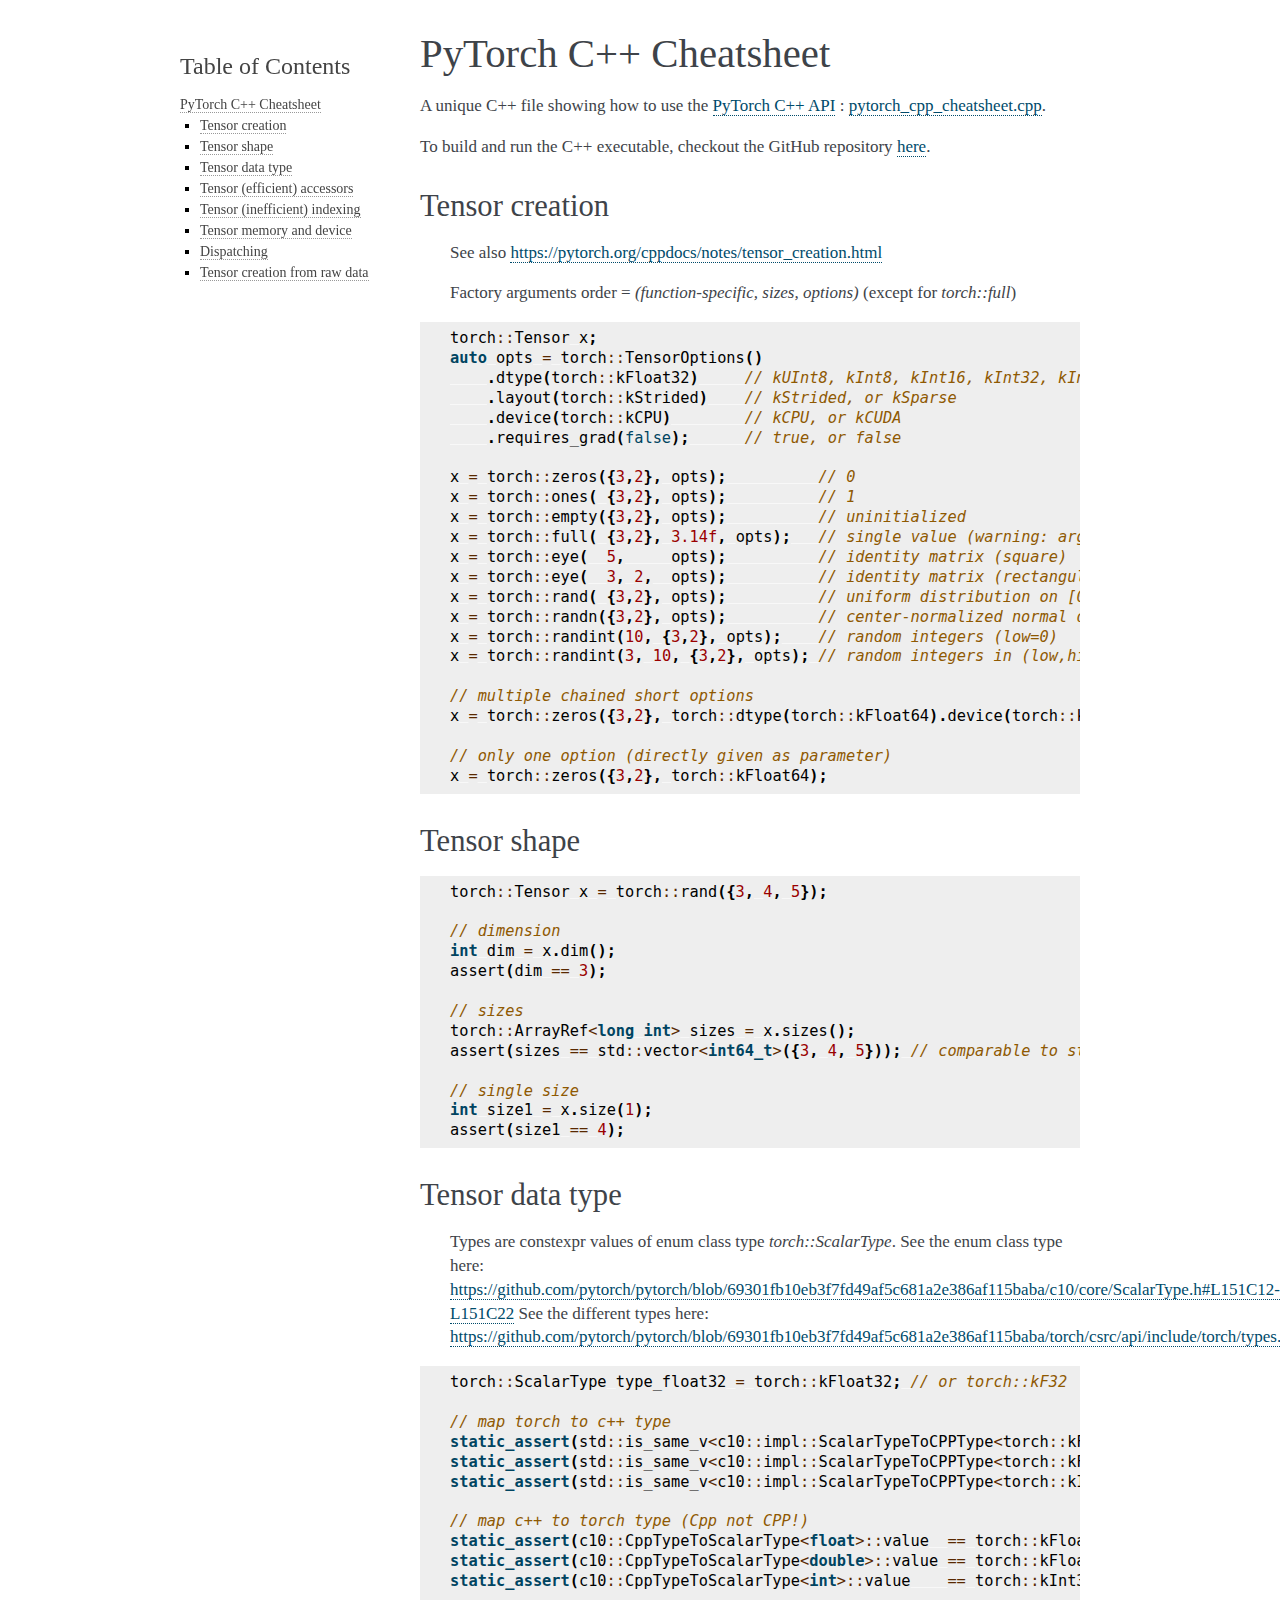
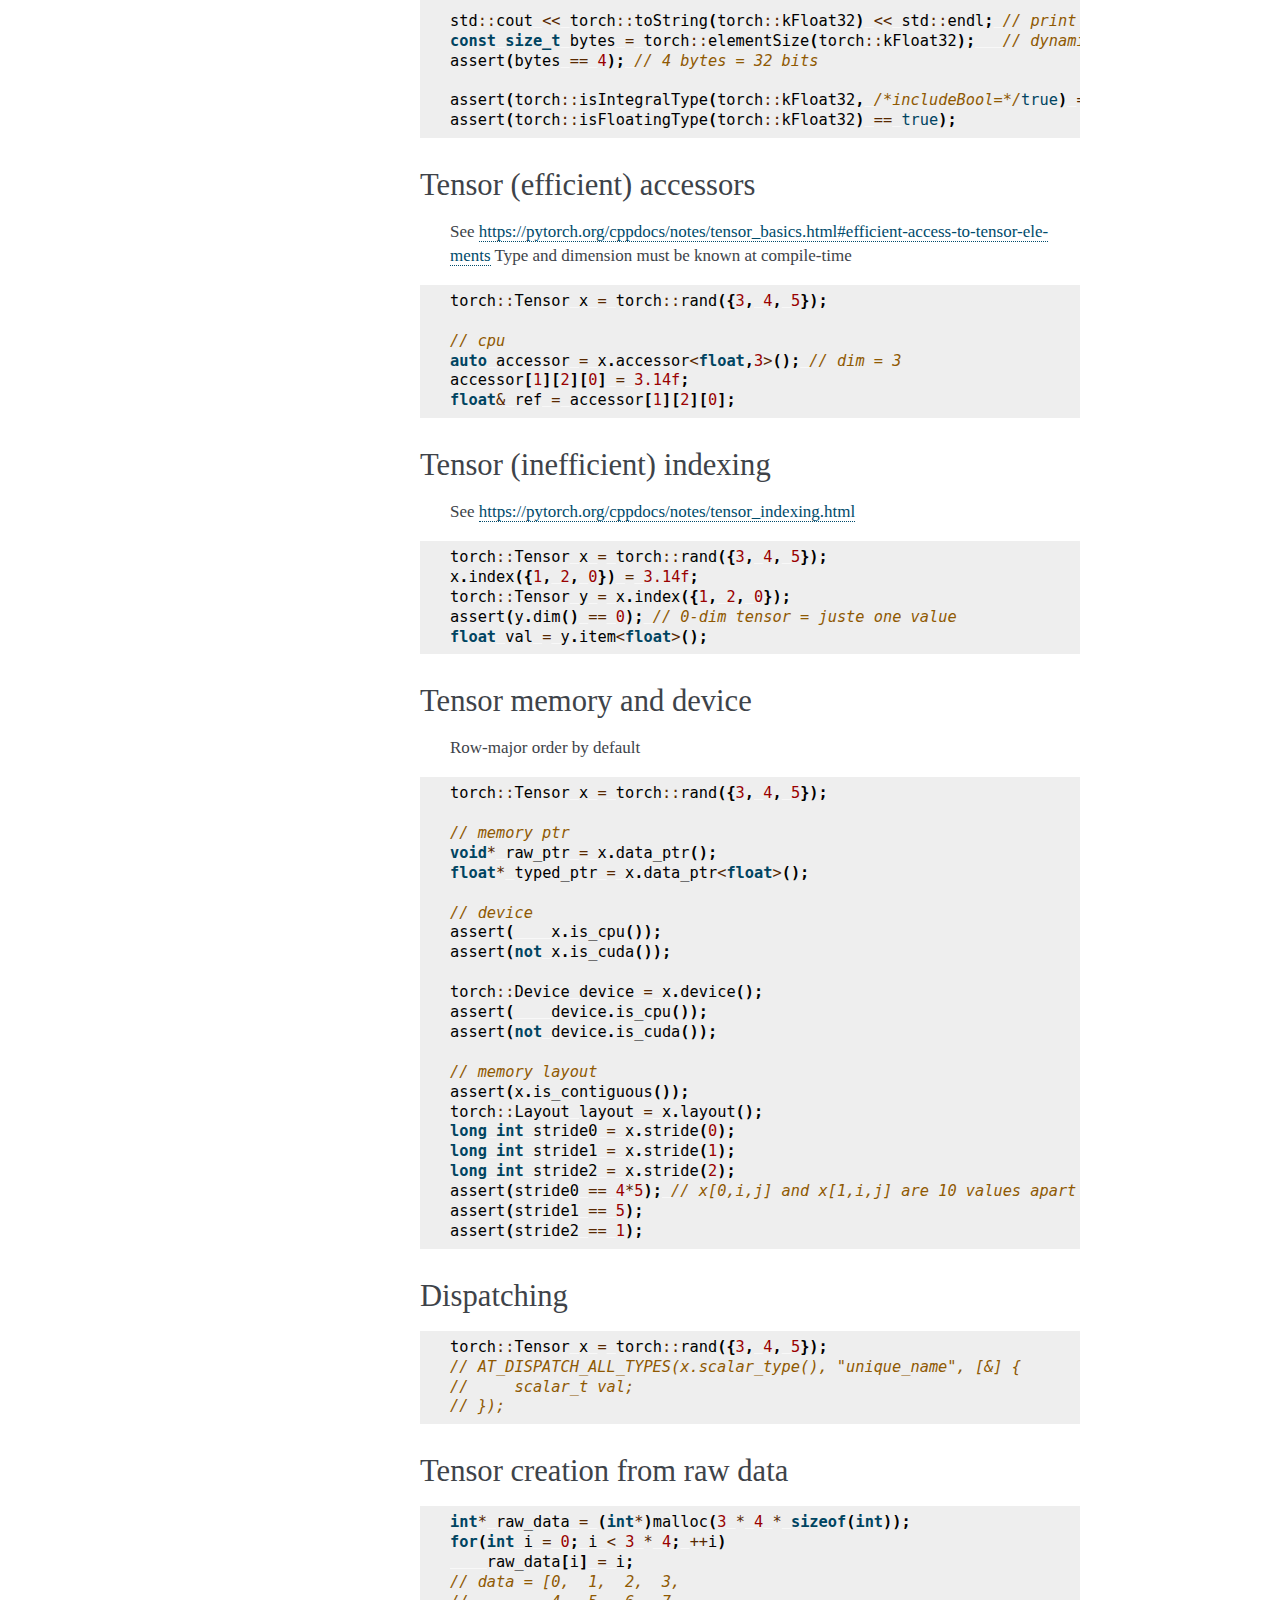
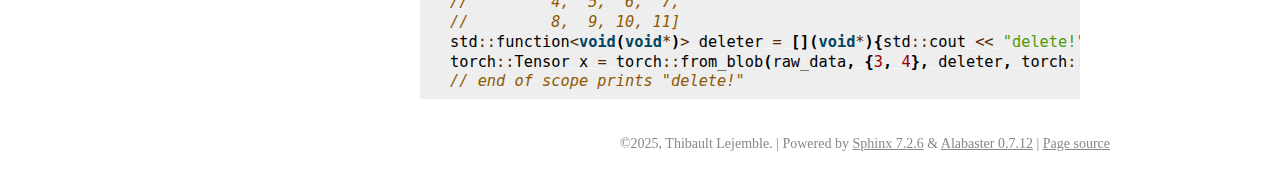
==== commit 5d3a7840: "update doc" ====
--- a/docs/index.html
+++ b/docs/index.html
@@ -36,8 +36,8 @@
 <section id="tensor-creation">
 <h2>Tensor creation<a class="headerlink" href="#tensor-creation" title="Link to this heading">§</a></h2>
 <blockquote>
-<div><p>See also [tensor_creation.html](<a class="reference external" href="https://pytorch.org/cppdocs/notes/tensor_creation.html">https://pytorch.org/cppdocs/notes/tensor_creation.html</a>)</p>
-<p>Factory arguments order = <cite>(function-specific, sizes, options)</cite> (except for torch::full)</p>
+<div><p>See also <a class="reference external" href="https://pytorch.org/cppdocs/notes/tensor_creation.html">https://pytorch.org/cppdocs/notes/tensor_creation.html</a></p>
+<p>Factory arguments order = <cite>(function-specific, sizes, options)</cite> (except for <cite>torch::full</cite>)</p>
 </div></blockquote>
 <div class="highlight-cpp notranslate"><div class="highlight"><pre><span></span><span class="n">torch</span><span class="o">::</span><span class="n">Tensor</span><span class="w"> </span><span class="n">x</span><span class="p">;</span>
 <span class="k">auto</span><span class="w"> </span><span class="n">opts</span><span class="w"> </span><span class="o">=</span><span class="w"> </span><span class="n">torch</span><span class="o">::</span><span class="n">TensorOptions</span><span class="p">()</span>
@@ -53,7 +53,7 @@
 <span class="n">x</span><span class="w"> </span><span class="o">=</span><span class="w"> </span><span class="n">torch</span><span class="o">::</span><span class="n">eye</span><span class="p">(</span><span class="w">  </span><span class="mi">5</span><span class="p">,</span><span class="w">     </span><span class="n">opts</span><span class="p">);</span><span class="w">          </span><span class="c1">// identity matrix (square)</span>
 <span class="n">x</span><span class="w"> </span><span class="o">=</span><span class="w"> </span><span class="n">torch</span><span class="o">::</span><span class="n">eye</span><span class="p">(</span><span class="w">  </span><span class="mi">3</span><span class="p">,</span><span class="w"> </span><span class="mi">2</span><span class="p">,</span><span class="w">  </span><span class="n">opts</span><span class="p">);</span><span class="w">          </span><span class="c1">// identity matrix (rectangular)</span>
 <span class="n">x</span><span class="w"> </span><span class="o">=</span><span class="w"> </span><span class="n">torch</span><span class="o">::</span><span class="n">rand</span><span class="p">(</span><span class="w"> </span><span class="p">{</span><span class="mi">3</span><span class="p">,</span><span class="mi">2</span><span class="p">},</span><span class="w"> </span><span class="n">opts</span><span class="p">);</span><span class="w">          </span><span class="c1">// uniform distribution on [0, 1)</span>
-<span class="n">x</span><span class="w"> </span><span class="o">=</span><span class="w"> </span><span class="n">torch</span><span class="o">::</span><span class="n">randn</span><span class="p">({</span><span class="mi">3</span><span class="p">,</span><span class="mi">2</span><span class="p">},</span><span class="w"> </span><span class="n">opts</span><span class="p">);</span><span class="w">          </span><span class="c1">// unit normal distribution</span>
+<span class="n">x</span><span class="w"> </span><span class="o">=</span><span class="w"> </span><span class="n">torch</span><span class="o">::</span><span class="n">randn</span><span class="p">({</span><span class="mi">3</span><span class="p">,</span><span class="mi">2</span><span class="p">},</span><span class="w"> </span><span class="n">opts</span><span class="p">);</span><span class="w">          </span><span class="c1">// center-normalized normal distribution</span>
 <span class="n">x</span><span class="w"> </span><span class="o">=</span><span class="w"> </span><span class="n">torch</span><span class="o">::</span><span class="n">randint</span><span class="p">(</span><span class="mi">10</span><span class="p">,</span><span class="w"> </span><span class="p">{</span><span class="mi">3</span><span class="p">,</span><span class="mi">2</span><span class="p">},</span><span class="w"> </span><span class="n">opts</span><span class="p">);</span><span class="w">    </span><span class="c1">// random integers (low=0)</span>
 <span class="n">x</span><span class="w"> </span><span class="o">=</span><span class="w"> </span><span class="n">torch</span><span class="o">::</span><span class="n">randint</span><span class="p">(</span><span class="mi">3</span><span class="p">,</span><span class="w"> </span><span class="mi">10</span><span class="p">,</span><span class="w"> </span><span class="p">{</span><span class="mi">3</span><span class="p">,</span><span class="mi">2</span><span class="p">},</span><span class="w"> </span><span class="n">opts</span><span class="p">);</span><span class="w"> </span><span class="c1">// random integers in (low,high)</span>
 
@@ -67,18 +67,18 @@
 </section>
 <section id="tensor-shape">
 <h2>Tensor shape<a class="headerlink" href="#tensor-shape" title="Link to this heading">§</a></h2>
-<div class="highlight-cpp notranslate"><div class="highlight"><pre><span></span><span class="k">const</span><span class="w"> </span><span class="n">torch</span><span class="o">::</span><span class="n">Tensor</span><span class="w"> </span><span class="n">x</span><span class="w"> </span><span class="o">=</span><span class="w"> </span><span class="n">torch</span><span class="o">::</span><span class="n">randn</span><span class="p">({</span><span class="mi">3</span><span class="p">,</span><span class="w"> </span><span class="mi">4</span><span class="p">,</span><span class="w"> </span><span class="mi">5</span><span class="p">});</span>
+<div class="highlight-cpp notranslate"><div class="highlight"><pre><span></span><span class="n">torch</span><span class="o">::</span><span class="n">Tensor</span><span class="w"> </span><span class="n">x</span><span class="w"> </span><span class="o">=</span><span class="w"> </span><span class="n">torch</span><span class="o">::</span><span class="n">rand</span><span class="p">({</span><span class="mi">3</span><span class="p">,</span><span class="w"> </span><span class="mi">4</span><span class="p">,</span><span class="w"> </span><span class="mi">5</span><span class="p">});</span>
 
 <span class="c1">// dimension</span>
-<span class="k">const</span><span class="w"> </span><span class="kt">int</span><span class="w"> </span><span class="n">dim</span><span class="w"> </span><span class="o">=</span><span class="w"> </span><span class="n">x</span><span class="p">.</span><span class="n">dim</span><span class="p">();</span>
+<span class="kt">int</span><span class="w"> </span><span class="n">dim</span><span class="w"> </span><span class="o">=</span><span class="w"> </span><span class="n">x</span><span class="p">.</span><span class="n">dim</span><span class="p">();</span>
 <span class="n">assert</span><span class="p">(</span><span class="n">dim</span><span class="w"> </span><span class="o">==</span><span class="w"> </span><span class="mi">3</span><span class="p">);</span>
 
 <span class="c1">// sizes</span>
-<span class="k">const</span><span class="w"> </span><span class="n">torch</span><span class="o">::</span><span class="n">ArrayRef</span><span class="o">&lt;</span><span class="kt">long</span><span class="w"> </span><span class="kt">int</span><span class="o">&gt;</span><span class="w"> </span><span class="n">sizes</span><span class="w"> </span><span class="o">=</span><span class="w"> </span><span class="n">x</span><span class="p">.</span><span class="n">sizes</span><span class="p">();</span>
+<span class="n">torch</span><span class="o">::</span><span class="n">ArrayRef</span><span class="o">&lt;</span><span class="kt">long</span><span class="w"> </span><span class="kt">int</span><span class="o">&gt;</span><span class="w"> </span><span class="n">sizes</span><span class="w"> </span><span class="o">=</span><span class="w"> </span><span class="n">x</span><span class="p">.</span><span class="n">sizes</span><span class="p">();</span>
 <span class="n">assert</span><span class="p">(</span><span class="n">sizes</span><span class="w"> </span><span class="o">==</span><span class="w"> </span><span class="n">std</span><span class="o">::</span><span class="n">vector</span><span class="o">&lt;</span><span class="kt">int64_t</span><span class="o">&gt;</span><span class="p">({</span><span class="mi">3</span><span class="p">,</span><span class="w"> </span><span class="mi">4</span><span class="p">,</span><span class="w"> </span><span class="mi">5</span><span class="p">}));</span><span class="w"> </span><span class="c1">// comparable to std::vector&lt;int64_t&gt;</span>
 
 <span class="c1">// single size</span>
-<span class="k">const</span><span class="w"> </span><span class="kt">int</span><span class="w"> </span><span class="n">size1</span><span class="w"> </span><span class="o">=</span><span class="w"> </span><span class="n">x</span><span class="p">.</span><span class="n">size</span><span class="p">(</span><span class="mi">1</span><span class="p">);</span><span class="w"> </span><span class="c1">// same as x.sizes()[1]</span>
+<span class="kt">int</span><span class="w"> </span><span class="n">size1</span><span class="w"> </span><span class="o">=</span><span class="w"> </span><span class="n">x</span><span class="p">.</span><span class="n">size</span><span class="p">(</span><span class="mi">1</span><span class="p">);</span>
 <span class="n">assert</span><span class="p">(</span><span class="n">size1</span><span class="w"> </span><span class="o">==</span><span class="w"> </span><span class="mi">4</span><span class="p">);</span>
 </pre></div>
 </div>
@@ -86,22 +86,24 @@
 <section id="tensor-data-type">
 <h2>Tensor data type<a class="headerlink" href="#tensor-data-type" title="Link to this heading">§</a></h2>
 <blockquote>
-<div><p>types are static constant of type <cite>torch::ScalarType</cite></p>
-</div></blockquote>
-<div class="highlight-cpp notranslate"><div class="highlight"><pre><span></span><span class="n">torch</span><span class="o">::</span><span class="n">ScalarType</span><span class="w"> </span><span class="n">type_float32</span><span class="w"> </span><span class="o">=</span><span class="w"> </span><span class="n">torch</span><span class="o">::</span><span class="n">kFloat32</span><span class="p">;</span><span class="w"> </span><span class="c1">// type = c10::ScalarType</span>
+<div><p>Types are constexpr values of enum class type <cite>torch::ScalarType</cite>.
+See the enum class type here: <a class="reference external" href="https://github.com/pytorch/pytorch/blob/69301fb10eb3f7fd49af5c681a2e386af115baba/c10/core/ScalarType.h#L151C12-L151C22">https://github.com/pytorch/pytorch/blob/69301fb10eb3f7fd49af5c681a2e386af115baba/c10/core/ScalarType.h#L151C12-L151C22</a>
+See the different types here: <a class="reference external" href="https://github.com/pytorch/pytorch/blob/69301fb10eb3f7fd49af5c681a2e386af115baba/torch/csrc/api/include/torch/types.h">https://github.com/pytorch/pytorch/blob/69301fb10eb3f7fd49af5c681a2e386af115baba/torch/csrc/api/include/torch/types.h</a></p>
+</div></blockquote>
+<div class="highlight-cpp notranslate"><div class="highlight"><pre><span></span><span class="n">torch</span><span class="o">::</span><span class="n">ScalarType</span><span class="w"> </span><span class="n">type_float32</span><span class="w"> </span><span class="o">=</span><span class="w"> </span><span class="n">torch</span><span class="o">::</span><span class="n">kFloat32</span><span class="p">;</span><span class="w"> </span><span class="c1">// or torch::kF32</span>
 
 <span class="c1">// map torch to c++ type</span>
 <span class="k">static_assert</span><span class="p">(</span><span class="n">std</span><span class="o">::</span><span class="n">is_same_v</span><span class="o">&lt;</span><span class="n">c10</span><span class="o">::</span><span class="n">impl</span><span class="o">::</span><span class="n">ScalarTypeToCPPType</span><span class="o">&lt;</span><span class="n">torch</span><span class="o">::</span><span class="n">kFloat32</span><span class="o">&gt;::</span><span class="n">type</span><span class="p">,</span><span class="w"> </span><span class="kt">float</span><span class="o">&gt;</span><span class="p">);</span>
 <span class="k">static_assert</span><span class="p">(</span><span class="n">std</span><span class="o">::</span><span class="n">is_same_v</span><span class="o">&lt;</span><span class="n">c10</span><span class="o">::</span><span class="n">impl</span><span class="o">::</span><span class="n">ScalarTypeToCPPType</span><span class="o">&lt;</span><span class="n">torch</span><span class="o">::</span><span class="n">kFloat64</span><span class="o">&gt;::</span><span class="n">type</span><span class="p">,</span><span class="w"> </span><span class="kt">double</span><span class="o">&gt;</span><span class="p">);</span>
 <span class="k">static_assert</span><span class="p">(</span><span class="n">std</span><span class="o">::</span><span class="n">is_same_v</span><span class="o">&lt;</span><span class="n">c10</span><span class="o">::</span><span class="n">impl</span><span class="o">::</span><span class="n">ScalarTypeToCPPType</span><span class="o">&lt;</span><span class="n">torch</span><span class="o">::</span><span class="n">kInt32</span><span class="o">&gt;::</span><span class="n">type</span><span class="p">,</span><span class="w">   </span><span class="kt">int</span><span class="o">&gt;</span><span class="p">);</span>
 
-<span class="c1">// map c++ to torch type (Cpp not CPP)</span>
+<span class="c1">// map c++ to torch type (Cpp not CPP!)</span>
 <span class="k">static_assert</span><span class="p">(</span><span class="n">c10</span><span class="o">::</span><span class="n">CppTypeToScalarType</span><span class="o">&lt;</span><span class="kt">float</span><span class="o">&gt;::</span><span class="n">value</span><span class="w">  </span><span class="o">==</span><span class="w"> </span><span class="n">torch</span><span class="o">::</span><span class="n">kFloat32</span><span class="p">);</span>
 <span class="k">static_assert</span><span class="p">(</span><span class="n">c10</span><span class="o">::</span><span class="n">CppTypeToScalarType</span><span class="o">&lt;</span><span class="kt">double</span><span class="o">&gt;::</span><span class="n">value</span><span class="w"> </span><span class="o">==</span><span class="w"> </span><span class="n">torch</span><span class="o">::</span><span class="n">kFloat64</span><span class="p">);</span>
 <span class="k">static_assert</span><span class="p">(</span><span class="n">c10</span><span class="o">::</span><span class="n">CppTypeToScalarType</span><span class="o">&lt;</span><span class="kt">int</span><span class="o">&gt;::</span><span class="n">value</span><span class="w">    </span><span class="o">==</span><span class="w"> </span><span class="n">torch</span><span class="o">::</span><span class="n">kInt32</span><span class="p">);</span>
 
 <span class="n">std</span><span class="o">::</span><span class="n">cout</span><span class="w"> </span><span class="o">&lt;&lt;</span><span class="w"> </span><span class="n">torch</span><span class="o">::</span><span class="n">toString</span><span class="p">(</span><span class="n">torch</span><span class="o">::</span><span class="n">kFloat32</span><span class="p">)</span><span class="w"> </span><span class="o">&lt;&lt;</span><span class="w"> </span><span class="n">std</span><span class="o">::</span><span class="n">endl</span><span class="p">;</span><span class="w"> </span><span class="c1">// print &#39;Float&#39;</span>
-<span class="k">const</span><span class="w"> </span><span class="kt">size_t</span><span class="w"> </span><span class="n">bytes</span><span class="w"> </span><span class="o">=</span><span class="w"> </span><span class="n">torch</span><span class="o">::</span><span class="n">elementSize</span><span class="p">(</span><span class="n">torch</span><span class="o">::</span><span class="n">kFloat32</span><span class="p">);</span><span class="w">   </span><span class="c1">// dynamic equivalent to sizeof(float)</span>
+<span class="k">const</span><span class="w"> </span><span class="kt">size_t</span><span class="w"> </span><span class="n">bytes</span><span class="w"> </span><span class="o">=</span><span class="w"> </span><span class="n">torch</span><span class="o">::</span><span class="n">elementSize</span><span class="p">(</span><span class="n">torch</span><span class="o">::</span><span class="n">kFloat32</span><span class="p">);</span><span class="w">   </span><span class="c1">// dynamic equivalent of sizeof(float)</span>
 <span class="n">assert</span><span class="p">(</span><span class="n">bytes</span><span class="w"> </span><span class="o">==</span><span class="w"> </span><span class="mi">4</span><span class="p">);</span><span class="w"> </span><span class="c1">// 4 bytes = 32 bits</span>
 
 <span class="n">assert</span><span class="p">(</span><span class="n">torch</span><span class="o">::</span><span class="n">isIntegralType</span><span class="p">(</span><span class="n">torch</span><span class="o">::</span><span class="n">kFloat32</span><span class="p">,</span><span class="w"> </span><span class="cm">/*includeBool=*/</span><span class="nb">true</span><span class="p">)</span><span class="w"> </span><span class="o">==</span><span class="w"> </span><span class="nb">false</span><span class="p">);</span>
@@ -112,79 +114,82 @@
 <section id="tensor-efficient-accessors">
 <h2>Tensor (efficient) accessors<a class="headerlink" href="#tensor-efficient-accessors" title="Link to this heading">§</a></h2>
 <blockquote>
-<div><p>See [tensor_basics.html](<a class="reference external" href="https://pytorch.org/cppdocs/notes/tensor_basics.html#efficient-access-to-tensor-elements">https://pytorch.org/cppdocs/notes/tensor_basics.html#efficient-access-to-tensor-elements</a>)
+<div><p>See <a class="reference external" href="https://pytorch.org/cppdocs/notes/tensor_basics.html#efficient-access-to-tensor-elements">https://pytorch.org/cppdocs/notes/tensor_basics.html#efficient-access-to-tensor-elements</a>
 Type and dimension must be known at compile-time</p>
 </div></blockquote>
-<div class="highlight-cpp notranslate"><div class="highlight"><pre><span></span><span class="n">torch</span><span class="o">::</span><span class="n">Tensor</span><span class="w"> </span><span class="n">x</span><span class="w"> </span><span class="o">=</span><span class="w"> </span><span class="n">torch</span><span class="o">::</span><span class="n">zeros</span><span class="p">({</span><span class="mi">4</span><span class="p">,</span><span class="mi">3</span><span class="p">,</span><span class="mi">2</span><span class="p">},</span><span class="w"> </span><span class="n">torch</span><span class="o">::</span><span class="n">kFloat32</span><span class="p">);</span>
+<div class="highlight-cpp notranslate"><div class="highlight"><pre><span></span><span class="n">torch</span><span class="o">::</span><span class="n">Tensor</span><span class="w"> </span><span class="n">x</span><span class="w"> </span><span class="o">=</span><span class="w"> </span><span class="n">torch</span><span class="o">::</span><span class="n">rand</span><span class="p">({</span><span class="mi">3</span><span class="p">,</span><span class="w"> </span><span class="mi">4</span><span class="p">,</span><span class="w"> </span><span class="mi">5</span><span class="p">});</span>
 
 <span class="c1">// cpu</span>
 <span class="k">auto</span><span class="w"> </span><span class="n">accessor</span><span class="w"> </span><span class="o">=</span><span class="w"> </span><span class="n">x</span><span class="p">.</span><span class="n">accessor</span><span class="o">&lt;</span><span class="kt">float</span><span class="p">,</span><span class="mi">3</span><span class="o">&gt;</span><span class="p">();</span><span class="w"> </span><span class="c1">// dim = 3</span>
 <span class="n">accessor</span><span class="p">[</span><span class="mi">1</span><span class="p">][</span><span class="mi">2</span><span class="p">][</span><span class="mi">0</span><span class="p">]</span><span class="w"> </span><span class="o">=</span><span class="w"> </span><span class="mf">3.14f</span><span class="p">;</span>
+<span class="kt">float</span><span class="o">&amp;</span><span class="w"> </span><span class="n">ref</span><span class="w"> </span><span class="o">=</span><span class="w"> </span><span class="n">accessor</span><span class="p">[</span><span class="mi">1</span><span class="p">][</span><span class="mi">2</span><span class="p">][</span><span class="mi">0</span><span class="p">];</span>
 </pre></div>
 </div>
 </section>
 <section id="tensor-inefficient-indexing">
 <h2>Tensor (inefficient) indexing<a class="headerlink" href="#tensor-inefficient-indexing" title="Link to this heading">§</a></h2>
 <blockquote>
-<div><p>See [tensor_indexing.html](<a class="reference external" href="https://pytorch.org/cppdocs/notes/tensor_indexing.html">https://pytorch.org/cppdocs/notes/tensor_indexing.html</a>)</p>
-</div></blockquote>
-<div class="highlight-cpp notranslate"><div class="highlight"><pre><span></span><span class="n">torch</span><span class="o">::</span><span class="n">Tensor</span><span class="w"> </span><span class="n">x</span><span class="w"> </span><span class="o">=</span><span class="w"> </span><span class="n">torch</span><span class="o">::</span><span class="n">rand</span><span class="p">({</span><span class="mi">10</span><span class="p">,</span><span class="mi">20</span><span class="p">,</span><span class="mi">30</span><span class="p">});</span>
-<span class="n">std</span><span class="o">::</span><span class="n">cout</span><span class="w"> </span><span class="o">&lt;&lt;</span><span class="w"> </span><span class="n">x</span><span class="p">.</span><span class="n">index</span><span class="p">({</span><span class="mi">1</span><span class="p">,</span><span class="w"> </span><span class="mi">2</span><span class="p">,</span><span class="w"> </span><span class="mi">3</span><span class="p">}).</span><span class="n">sizes</span><span class="p">()</span><span class="w"> </span><span class="o">&lt;&lt;</span><span class="w"> </span><span class="n">std</span><span class="o">::</span><span class="n">endl</span><span class="p">;</span>
+<div><p>See <a class="reference external" href="https://pytorch.org/cppdocs/notes/tensor_indexing.html">https://pytorch.org/cppdocs/notes/tensor_indexing.html</a></p>
+</div></blockquote>
+<div class="highlight-cpp notranslate"><div class="highlight"><pre><span></span><span class="n">torch</span><span class="o">::</span><span class="n">Tensor</span><span class="w"> </span><span class="n">x</span><span class="w"> </span><span class="o">=</span><span class="w"> </span><span class="n">torch</span><span class="o">::</span><span class="n">rand</span><span class="p">({</span><span class="mi">3</span><span class="p">,</span><span class="w"> </span><span class="mi">4</span><span class="p">,</span><span class="w"> </span><span class="mi">5</span><span class="p">});</span>
+<span class="n">x</span><span class="p">.</span><span class="n">index</span><span class="p">({</span><span class="mi">1</span><span class="p">,</span><span class="w"> </span><span class="mi">2</span><span class="p">,</span><span class="w"> </span><span class="mi">0</span><span class="p">})</span><span class="w"> </span><span class="o">=</span><span class="w"> </span><span class="mf">3.14f</span><span class="p">;</span>
+<span class="n">torch</span><span class="o">::</span><span class="n">Tensor</span><span class="w"> </span><span class="n">y</span><span class="w"> </span><span class="o">=</span><span class="w"> </span><span class="n">x</span><span class="p">.</span><span class="n">index</span><span class="p">({</span><span class="mi">1</span><span class="p">,</span><span class="w"> </span><span class="mi">2</span><span class="p">,</span><span class="w"> </span><span class="mi">0</span><span class="p">});</span>
+<span class="n">assert</span><span class="p">(</span><span class="n">y</span><span class="p">.</span><span class="n">dim</span><span class="p">()</span><span class="w"> </span><span class="o">==</span><span class="w"> </span><span class="mi">0</span><span class="p">);</span><span class="w"> </span><span class="c1">// 0-dim tensor = juste one value</span>
+<span class="kt">float</span><span class="w"> </span><span class="n">val</span><span class="w"> </span><span class="o">=</span><span class="w"> </span><span class="n">y</span><span class="p">.</span><span class="n">item</span><span class="o">&lt;</span><span class="kt">float</span><span class="o">&gt;</span><span class="p">();</span>
 </pre></div>
 </div>
 </section>
 <section id="tensor-memory-and-device">
 <h2>Tensor memory and device<a class="headerlink" href="#tensor-memory-and-device" title="Link to this heading">§</a></h2>
-<div class="highlight-cpp notranslate"><div class="highlight"><pre><span></span><span class="n">torch</span><span class="o">::</span><span class="n">Tensor</span><span class="w"> </span><span class="n">x</span><span class="w"> </span><span class="o">=</span><span class="w"> </span><span class="n">torch</span><span class="o">::</span><span class="n">zeros</span><span class="p">({</span><span class="mi">4</span><span class="p">,</span><span class="mi">3</span><span class="p">,</span><span class="mi">2</span><span class="p">},</span><span class="w"> </span><span class="n">torch</span><span class="o">::</span><span class="n">kFloat32</span><span class="p">);</span>
+<blockquote>
+<div><p>Row-major order by default</p>
+</div></blockquote>
+<div class="highlight-cpp notranslate"><div class="highlight"><pre><span></span><span class="n">torch</span><span class="o">::</span><span class="n">Tensor</span><span class="w"> </span><span class="n">x</span><span class="w"> </span><span class="o">=</span><span class="w"> </span><span class="n">torch</span><span class="o">::</span><span class="n">rand</span><span class="p">({</span><span class="mi">3</span><span class="p">,</span><span class="w"> </span><span class="mi">4</span><span class="p">,</span><span class="w"> </span><span class="mi">5</span><span class="p">});</span>
 
 <span class="c1">// memory ptr</span>
 <span class="kt">void</span><span class="o">*</span><span class="w"> </span><span class="n">raw_ptr</span><span class="w"> </span><span class="o">=</span><span class="w"> </span><span class="n">x</span><span class="p">.</span><span class="n">data_ptr</span><span class="p">();</span>
 <span class="kt">float</span><span class="o">*</span><span class="w"> </span><span class="n">typed_ptr</span><span class="w"> </span><span class="o">=</span><span class="w"> </span><span class="n">x</span><span class="p">.</span><span class="n">data_ptr</span><span class="o">&lt;</span><span class="kt">float</span><span class="o">&gt;</span><span class="p">();</span>
 
 <span class="c1">// device</span>
-<span class="n">assert</span><span class="p">(</span><span class="n">x</span><span class="p">.</span><span class="n">is_cpu</span><span class="p">());</span>
+<span class="n">assert</span><span class="p">(</span><span class="w">    </span><span class="n">x</span><span class="p">.</span><span class="n">is_cpu</span><span class="p">());</span>
 <span class="n">assert</span><span class="p">(</span><span class="k">not</span><span class="w"> </span><span class="n">x</span><span class="p">.</span><span class="n">is_cuda</span><span class="p">());</span>
 
 <span class="n">torch</span><span class="o">::</span><span class="n">Device</span><span class="w"> </span><span class="n">device</span><span class="w"> </span><span class="o">=</span><span class="w"> </span><span class="n">x</span><span class="p">.</span><span class="n">device</span><span class="p">();</span>
-<span class="n">assert</span><span class="p">(</span><span class="n">device</span><span class="p">.</span><span class="n">is_cpu</span><span class="p">());</span>
+<span class="n">assert</span><span class="p">(</span><span class="w">    </span><span class="n">device</span><span class="p">.</span><span class="n">is_cpu</span><span class="p">());</span>
 <span class="n">assert</span><span class="p">(</span><span class="k">not</span><span class="w"> </span><span class="n">device</span><span class="p">.</span><span class="n">is_cuda</span><span class="p">());</span>
 
-<span class="c1">// memory</span>
+<span class="c1">// memory layout</span>
 <span class="n">assert</span><span class="p">(</span><span class="n">x</span><span class="p">.</span><span class="n">is_contiguous</span><span class="p">());</span>
 <span class="n">torch</span><span class="o">::</span><span class="n">Layout</span><span class="w"> </span><span class="n">layout</span><span class="w"> </span><span class="o">=</span><span class="w"> </span><span class="n">x</span><span class="p">.</span><span class="n">layout</span><span class="p">();</span>
 <span class="kt">long</span><span class="w"> </span><span class="kt">int</span><span class="w"> </span><span class="n">stride0</span><span class="w"> </span><span class="o">=</span><span class="w"> </span><span class="n">x</span><span class="p">.</span><span class="n">stride</span><span class="p">(</span><span class="mi">0</span><span class="p">);</span>
 <span class="kt">long</span><span class="w"> </span><span class="kt">int</span><span class="w"> </span><span class="n">stride1</span><span class="w"> </span><span class="o">=</span><span class="w"> </span><span class="n">x</span><span class="p">.</span><span class="n">stride</span><span class="p">(</span><span class="mi">1</span><span class="p">);</span>
 <span class="kt">long</span><span class="w"> </span><span class="kt">int</span><span class="w"> </span><span class="n">stride2</span><span class="w"> </span><span class="o">=</span><span class="w"> </span><span class="n">x</span><span class="p">.</span><span class="n">stride</span><span class="p">(</span><span class="mi">2</span><span class="p">);</span>
-<span class="n">assert</span><span class="p">(</span><span class="n">stride0</span><span class="w"> </span><span class="o">==</span><span class="w"> </span><span class="mi">3</span><span class="o">*</span><span class="mi">2</span><span class="p">);</span>
-<span class="n">assert</span><span class="p">(</span><span class="n">stride1</span><span class="w"> </span><span class="o">==</span><span class="w"> </span><span class="mi">2</span><span class="p">);</span>
+<span class="n">assert</span><span class="p">(</span><span class="n">stride0</span><span class="w"> </span><span class="o">==</span><span class="w"> </span><span class="mi">4</span><span class="o">*</span><span class="mi">5</span><span class="p">);</span><span class="w"> </span><span class="c1">// x[0,i,j] and x[1,i,j] are 10 values apart</span>
+<span class="n">assert</span><span class="p">(</span><span class="n">stride1</span><span class="w"> </span><span class="o">==</span><span class="w"> </span><span class="mi">5</span><span class="p">);</span>
 <span class="n">assert</span><span class="p">(</span><span class="n">stride2</span><span class="w"> </span><span class="o">==</span><span class="w"> </span><span class="mi">1</span><span class="p">);</span>
 </pre></div>
 </div>
 </section>
 <section id="dispatching">
 <h2>Dispatching<a class="headerlink" href="#dispatching" title="Link to this heading">§</a></h2>
-<div class="highlight-cpp notranslate"><div class="highlight"><pre><span></span><span class="n">torch</span><span class="o">::</span><span class="n">Tensor</span><span class="w"> </span><span class="n">x</span><span class="w"> </span><span class="o">=</span><span class="w"> </span><span class="n">torch</span><span class="o">::</span><span class="n">rand</span><span class="p">({</span><span class="mi">3</span><span class="p">,</span><span class="mi">2</span><span class="p">},</span><span class="w"> </span><span class="n">torch</span><span class="o">::</span><span class="n">kFloat32</span><span class="p">);</span>
-<span class="n">AT_DISPATCH_ALL_TYPES</span><span class="p">(</span><span class="n">x</span><span class="p">.</span><span class="n">scalar_type</span><span class="p">(),</span><span class="w"> </span><span class="s">&quot;unique_name&quot;</span><span class="p">,</span><span class="w"> </span><span class="p">[</span><span class="o">&amp;</span><span class="p">]</span><span class="w"> </span><span class="p">{</span>
-<span class="w">    </span><span class="n">scalar_t</span><span class="w"> </span><span class="n">val</span><span class="p">;</span>
-<span class="p">});</span>
+<div class="highlight-cpp notranslate"><div class="highlight"><pre><span></span><span class="n">torch</span><span class="o">::</span><span class="n">Tensor</span><span class="w"> </span><span class="n">x</span><span class="w"> </span><span class="o">=</span><span class="w"> </span><span class="n">torch</span><span class="o">::</span><span class="n">rand</span><span class="p">({</span><span class="mi">3</span><span class="p">,</span><span class="w"> </span><span class="mi">4</span><span class="p">,</span><span class="w"> </span><span class="mi">5</span><span class="p">});</span>
+<span class="c1">// AT_DISPATCH_ALL_TYPES(x.scalar_type(), &quot;unique_name&quot;, [&amp;] {</span>
+<span class="c1">//     scalar_t val;</span>
+<span class="c1">// });</span>
 </pre></div>
 </div>
 </section>
 <section id="tensor-creation-from-raw-data">
 <h2>Tensor creation from raw data<a class="headerlink" href="#tensor-creation-from-raw-data" title="Link to this heading">§</a></h2>
-<div class="highlight-cpp notranslate"><div class="highlight"><pre><span></span><span class="kt">int</span><span class="w"> </span><span class="n">rows</span><span class="w"> </span><span class="o">=</span><span class="w"> </span><span class="mi">4</span><span class="p">;</span>
-<span class="kt">int</span><span class="w"> </span><span class="n">cols</span><span class="w"> </span><span class="o">=</span><span class="w"> </span><span class="mi">3</span><span class="p">;</span>
-<span class="kt">int</span><span class="o">*</span><span class="w"> </span><span class="n">raw_data</span><span class="w"> </span><span class="o">=</span><span class="w"> </span><span class="p">(</span><span class="kt">int</span><span class="o">*</span><span class="p">)</span><span class="n">malloc</span><span class="p">(</span><span class="n">rows</span><span class="w"> </span><span class="o">*</span><span class="w"> </span><span class="n">cols</span><span class="w"> </span><span class="o">*</span><span class="w"> </span><span class="k">sizeof</span><span class="p">(</span><span class="kt">int</span><span class="p">));</span>
-<span class="k">for</span><span class="p">(</span><span class="kt">int</span><span class="w"> </span><span class="n">i</span><span class="w"> </span><span class="o">=</span><span class="w"> </span><span class="mi">0</span><span class="p">;</span><span class="w"> </span><span class="n">i</span><span class="w"> </span><span class="o">&lt;</span><span class="w"> </span><span class="n">rows</span><span class="w"> </span><span class="o">*</span><span class="w"> </span><span class="n">cols</span><span class="p">;</span><span class="w"> </span><span class="o">++</span><span class="n">i</span><span class="p">)</span>
+<div class="highlight-cpp notranslate"><div class="highlight"><pre><span></span><span class="kt">int</span><span class="o">*</span><span class="w"> </span><span class="n">raw_data</span><span class="w"> </span><span class="o">=</span><span class="w"> </span><span class="p">(</span><span class="kt">int</span><span class="o">*</span><span class="p">)</span><span class="n">malloc</span><span class="p">(</span><span class="mi">3</span><span class="w"> </span><span class="o">*</span><span class="w"> </span><span class="mi">4</span><span class="w"> </span><span class="o">*</span><span class="w"> </span><span class="k">sizeof</span><span class="p">(</span><span class="kt">int</span><span class="p">));</span>
+<span class="k">for</span><span class="p">(</span><span class="kt">int</span><span class="w"> </span><span class="n">i</span><span class="w"> </span><span class="o">=</span><span class="w"> </span><span class="mi">0</span><span class="p">;</span><span class="w"> </span><span class="n">i</span><span class="w"> </span><span class="o">&lt;</span><span class="w"> </span><span class="mi">3</span><span class="w"> </span><span class="o">*</span><span class="w"> </span><span class="mi">4</span><span class="p">;</span><span class="w"> </span><span class="o">++</span><span class="n">i</span><span class="p">)</span>
 <span class="w">    </span><span class="n">raw_data</span><span class="p">[</span><span class="n">i</span><span class="p">]</span><span class="w"> </span><span class="o">=</span><span class="w"> </span><span class="n">i</span><span class="p">;</span>
-<span class="c1">// data = [0,  1,  2,</span>
-<span class="c1">//         3,  4,  5,</span>
-<span class="c1">//         6,  7,  8,</span>
-<span class="c1">//         9, 10, 11]</span>
+<span class="c1">// data = [0,  1,  2,  3,</span>
+<span class="c1">//         4,  5,  6,  7,</span>
+<span class="c1">//         8,  9, 10, 11]</span>
 <span class="n">std</span><span class="o">::</span><span class="n">function</span><span class="o">&lt;</span><span class="kt">void</span><span class="p">(</span><span class="kt">void</span><span class="o">*</span><span class="p">)</span><span class="o">&gt;</span><span class="w"> </span><span class="n">deleter</span><span class="w"> </span><span class="o">=</span><span class="w"> </span><span class="p">[](</span><span class="kt">void</span><span class="o">*</span><span class="p">){</span><span class="n">std</span><span class="o">::</span><span class="n">cout</span><span class="w"> </span><span class="o">&lt;&lt;</span><span class="w"> </span><span class="s">&quot;delete!&quot;</span><span class="w"> </span><span class="o">&lt;&lt;</span><span class="w"> </span><span class="n">std</span><span class="o">::</span><span class="n">endl</span><span class="p">;};</span>
-<span class="n">torch</span><span class="o">::</span><span class="n">Tensor</span><span class="w"> </span><span class="n">x</span><span class="w"> </span><span class="o">=</span><span class="w"> </span><span class="n">torch</span><span class="o">::</span><span class="n">from_blob</span><span class="p">(</span><span class="n">raw_data</span><span class="p">,</span><span class="w"> </span><span class="p">{</span><span class="n">rows</span><span class="p">,</span><span class="w"> </span><span class="n">cols</span><span class="p">},</span><span class="w"> </span><span class="n">deleter</span><span class="p">,</span><span class="w"> </span><span class="n">torch</span><span class="o">::</span><span class="n">dtype</span><span class="p">(</span><span class="n">torch</span><span class="o">::</span><span class="n">kInt32</span><span class="p">));</span>
-<span class="n">std</span><span class="o">::</span><span class="n">cout</span><span class="w"> </span><span class="o">&lt;&lt;</span><span class="w"> </span><span class="n">x</span><span class="w"> </span><span class="o">&lt;&lt;</span><span class="w"> </span><span class="n">std</span><span class="o">::</span><span class="n">endl</span><span class="p">;</span>
-<span class="c1">// end of scope prints &#39;delete!&#39;</span>
+<span class="n">torch</span><span class="o">::</span><span class="n">Tensor</span><span class="w"> </span><span class="n">x</span><span class="w"> </span><span class="o">=</span><span class="w"> </span><span class="n">torch</span><span class="o">::</span><span class="n">from_blob</span><span class="p">(</span><span class="n">raw_data</span><span class="p">,</span><span class="w"> </span><span class="p">{</span><span class="mi">3</span><span class="p">,</span><span class="w"> </span><span class="mi">4</span><span class="p">},</span><span class="w"> </span><span class="n">deleter</span><span class="p">,</span><span class="w"> </span><span class="n">torch</span><span class="o">::</span><span class="n">dtype</span><span class="p">(</span><span class="n">torch</span><span class="o">::</span><span class="n">kInt32</span><span class="p">));</span>
+<span class="c1">// end of scope prints &quot;delete!&quot;</span>
 </pre></div>
 </div>
 </section>
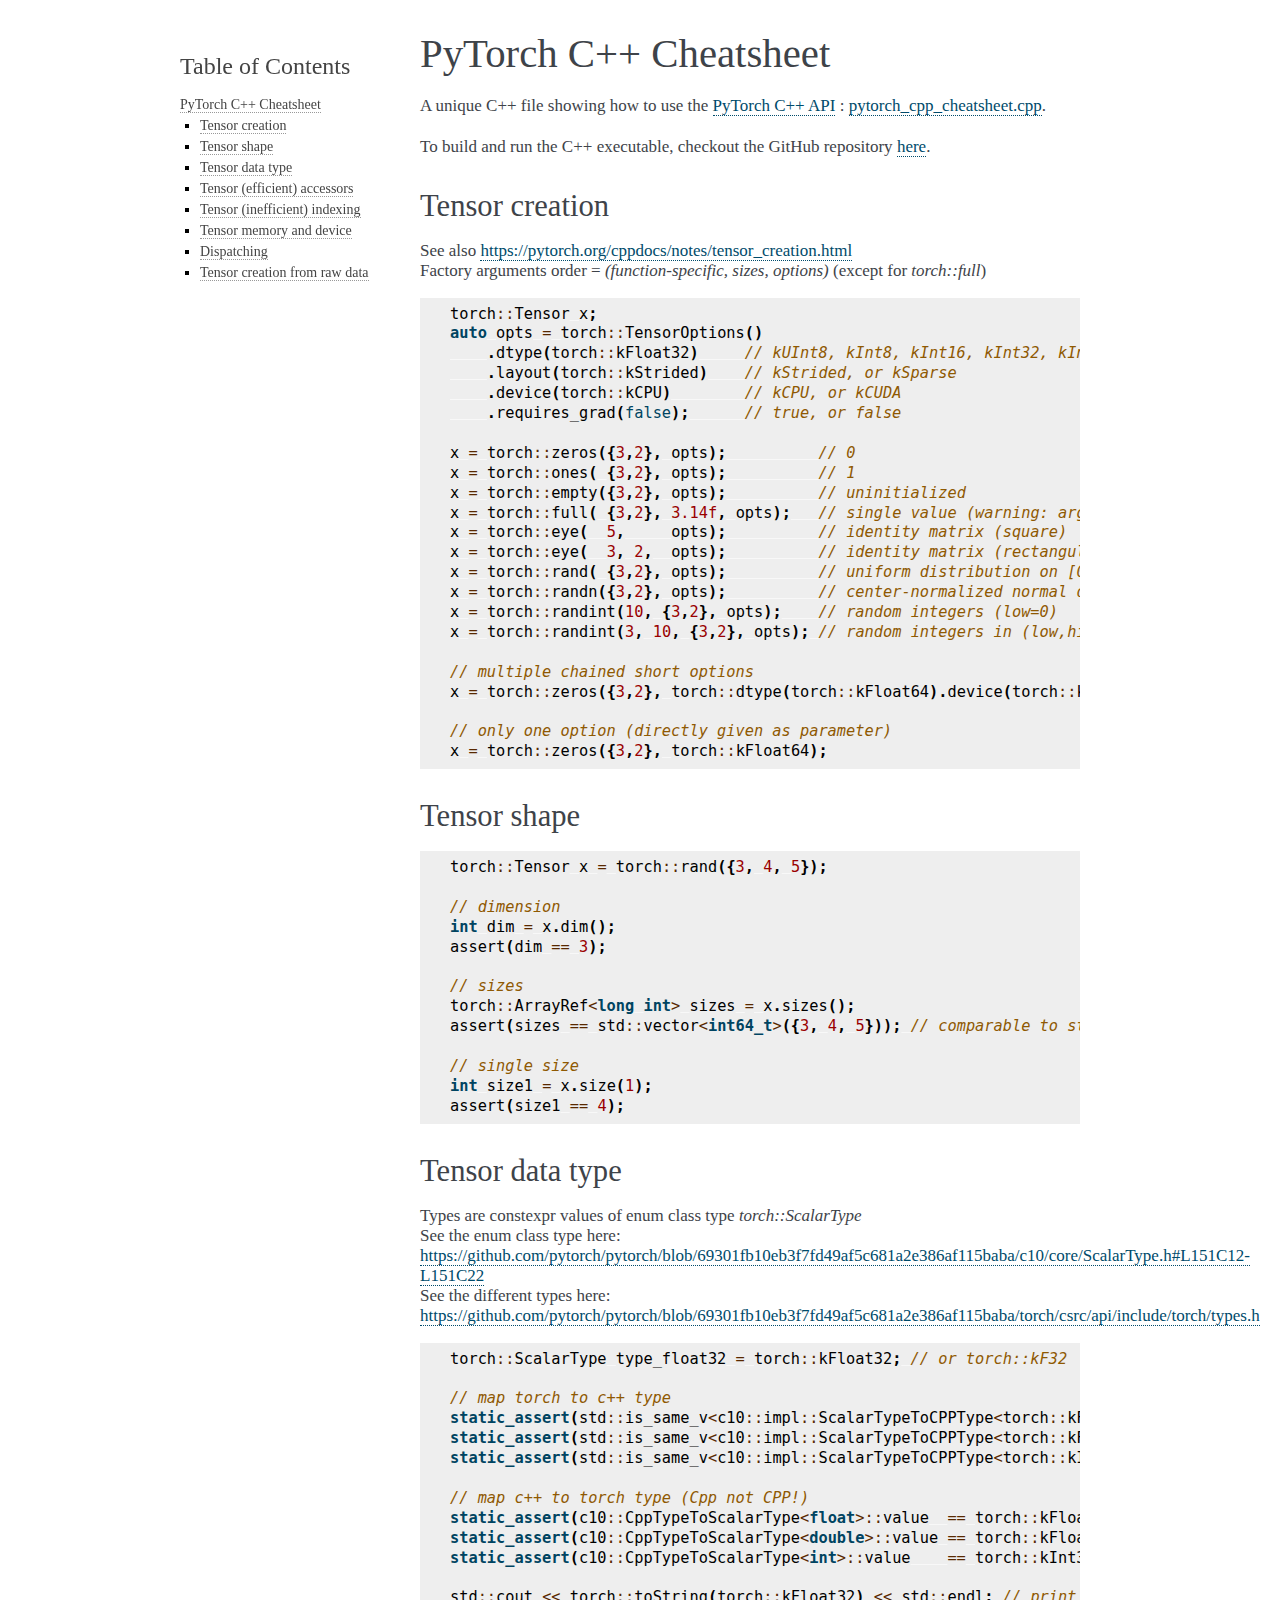
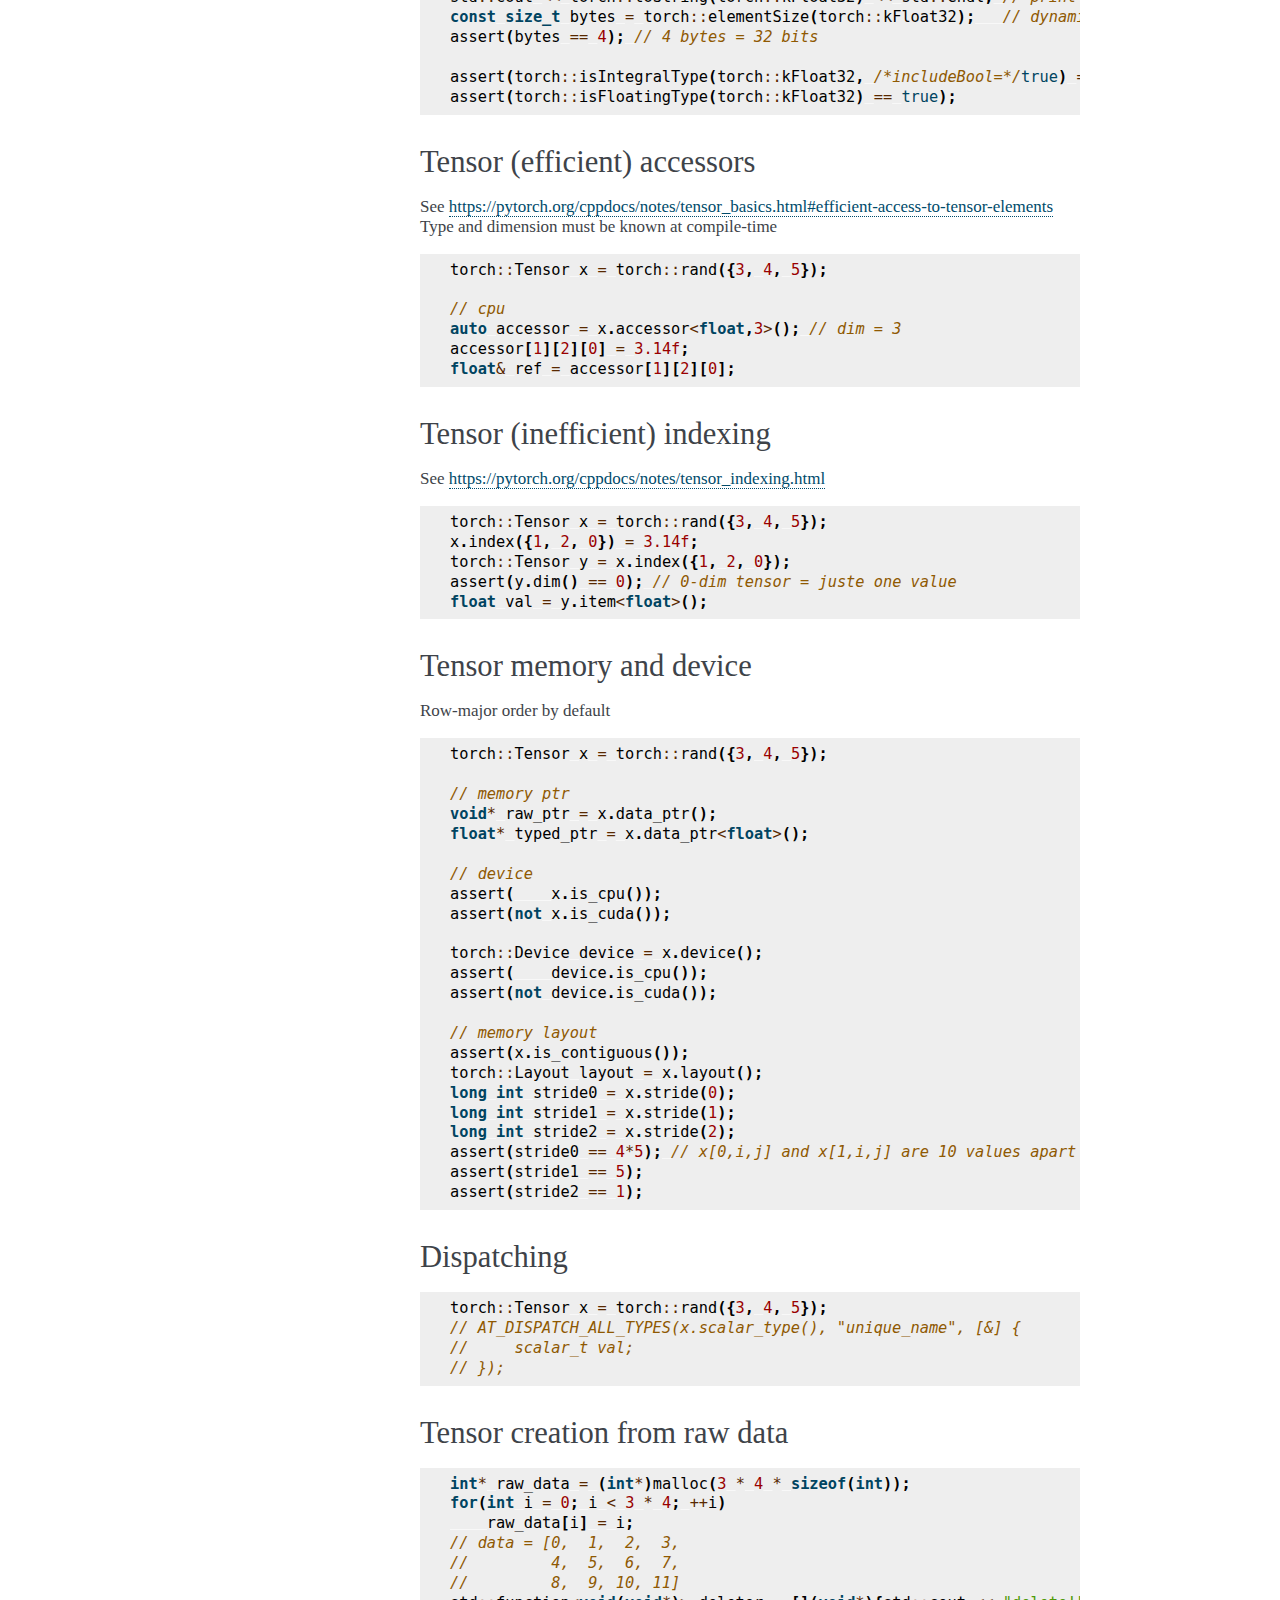
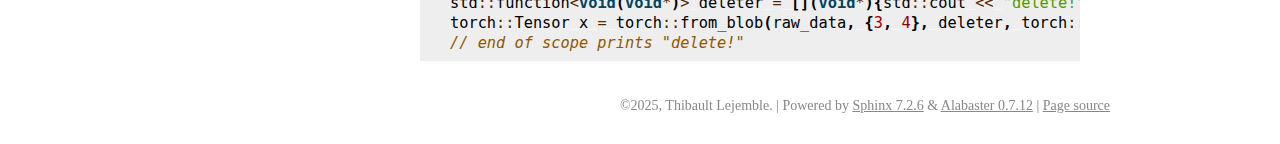
==== commit a425be8a: "update doc" ====
--- a/docs/index.html
+++ b/docs/index.html
@@ -35,10 +35,10 @@
 <p>To build and run the C++ executable, checkout the GitHub repository <a class="reference external" href="https://github.com/ThibaultLejemble/PyTorch-CPP-Cheatsheet">here</a>.</p>
 <section id="tensor-creation">
 <h2>Tensor creation<a class="headerlink" href="#tensor-creation" title="Link to this heading">§</a></h2>
-<blockquote>
-<div><p>See also <a class="reference external" href="https://pytorch.org/cppdocs/notes/tensor_creation.html">https://pytorch.org/cppdocs/notes/tensor_creation.html</a></p>
-<p>Factory arguments order = <cite>(function-specific, sizes, options)</cite> (except for <cite>torch::full</cite>)</p>
-</div></blockquote>
+<div class="line-block">
+<div class="line">See also <a class="reference external" href="https://pytorch.org/cppdocs/notes/tensor_creation.html">https://pytorch.org/cppdocs/notes/tensor_creation.html</a></div>
+<div class="line">Factory arguments order = <cite>(function-specific, sizes, options)</cite> (except for <cite>torch::full</cite>)</div>
+</div>
 <div class="highlight-cpp notranslate"><div class="highlight"><pre><span></span><span class="n">torch</span><span class="o">::</span><span class="n">Tensor</span><span class="w"> </span><span class="n">x</span><span class="p">;</span>
 <span class="k">auto</span><span class="w"> </span><span class="n">opts</span><span class="w"> </span><span class="o">=</span><span class="w"> </span><span class="n">torch</span><span class="o">::</span><span class="n">TensorOptions</span><span class="p">()</span>
 <span class="w">    </span><span class="p">.</span><span class="n">dtype</span><span class="p">(</span><span class="n">torch</span><span class="o">::</span><span class="n">kFloat32</span><span class="p">)</span><span class="w">     </span><span class="c1">// kUInt8, kInt8, kInt16, kInt32, kInt64, kFloat32, or kFloat64</span>
@@ -85,11 +85,11 @@
 </section>
 <section id="tensor-data-type">
 <h2>Tensor data type<a class="headerlink" href="#tensor-data-type" title="Link to this heading">§</a></h2>
-<blockquote>
-<div><p>Types are constexpr values of enum class type <cite>torch::ScalarType</cite>.
-See the enum class type here: <a class="reference external" href="https://github.com/pytorch/pytorch/blob/69301fb10eb3f7fd49af5c681a2e386af115baba/c10/core/ScalarType.h#L151C12-L151C22">https://github.com/pytorch/pytorch/blob/69301fb10eb3f7fd49af5c681a2e386af115baba/c10/core/ScalarType.h#L151C12-L151C22</a>
-See the different types here: <a class="reference external" href="https://github.com/pytorch/pytorch/blob/69301fb10eb3f7fd49af5c681a2e386af115baba/torch/csrc/api/include/torch/types.h">https://github.com/pytorch/pytorch/blob/69301fb10eb3f7fd49af5c681a2e386af115baba/torch/csrc/api/include/torch/types.h</a></p>
-</div></blockquote>
+<div class="line-block">
+<div class="line">Types are constexpr values of enum class type <cite>torch::ScalarType</cite></div>
+<div class="line">See the enum class type here: <a class="reference external" href="https://github.com/pytorch/pytorch/blob/69301fb10eb3f7fd49af5c681a2e386af115baba/c10/core/ScalarType.h#L151C12-L151C22">https://github.com/pytorch/pytorch/blob/69301fb10eb3f7fd49af5c681a2e386af115baba/c10/core/ScalarType.h#L151C12-L151C22</a></div>
+<div class="line">See the different types here: <a class="reference external" href="https://github.com/pytorch/pytorch/blob/69301fb10eb3f7fd49af5c681a2e386af115baba/torch/csrc/api/include/torch/types.h">https://github.com/pytorch/pytorch/blob/69301fb10eb3f7fd49af5c681a2e386af115baba/torch/csrc/api/include/torch/types.h</a></div>
+</div>
 <div class="highlight-cpp notranslate"><div class="highlight"><pre><span></span><span class="n">torch</span><span class="o">::</span><span class="n">ScalarType</span><span class="w"> </span><span class="n">type_float32</span><span class="w"> </span><span class="o">=</span><span class="w"> </span><span class="n">torch</span><span class="o">::</span><span class="n">kFloat32</span><span class="p">;</span><span class="w"> </span><span class="c1">// or torch::kF32</span>
 
 <span class="c1">// map torch to c++ type</span>
@@ -113,10 +113,10 @@
 </section>
 <section id="tensor-efficient-accessors">
 <h2>Tensor (efficient) accessors<a class="headerlink" href="#tensor-efficient-accessors" title="Link to this heading">§</a></h2>
-<blockquote>
-<div><p>See <a class="reference external" href="https://pytorch.org/cppdocs/notes/tensor_basics.html#efficient-access-to-tensor-elements">https://pytorch.org/cppdocs/notes/tensor_basics.html#efficient-access-to-tensor-elements</a>
-Type and dimension must be known at compile-time</p>
-</div></blockquote>
+<div class="line-block">
+<div class="line">See <a class="reference external" href="https://pytorch.org/cppdocs/notes/tensor_basics.html#efficient-access-to-tensor-elements">https://pytorch.org/cppdocs/notes/tensor_basics.html#efficient-access-to-tensor-elements</a></div>
+<div class="line">Type and dimension must be known at compile-time</div>
+</div>
 <div class="highlight-cpp notranslate"><div class="highlight"><pre><span></span><span class="n">torch</span><span class="o">::</span><span class="n">Tensor</span><span class="w"> </span><span class="n">x</span><span class="w"> </span><span class="o">=</span><span class="w"> </span><span class="n">torch</span><span class="o">::</span><span class="n">rand</span><span class="p">({</span><span class="mi">3</span><span class="p">,</span><span class="w"> </span><span class="mi">4</span><span class="p">,</span><span class="w"> </span><span class="mi">5</span><span class="p">});</span>
 
 <span class="c1">// cpu</span>
@@ -128,9 +128,9 @@
 </section>
 <section id="tensor-inefficient-indexing">
 <h2>Tensor (inefficient) indexing<a class="headerlink" href="#tensor-inefficient-indexing" title="Link to this heading">§</a></h2>
-<blockquote>
-<div><p>See <a class="reference external" href="https://pytorch.org/cppdocs/notes/tensor_indexing.html">https://pytorch.org/cppdocs/notes/tensor_indexing.html</a></p>
-</div></blockquote>
+<div class="line-block">
+<div class="line">See <a class="reference external" href="https://pytorch.org/cppdocs/notes/tensor_indexing.html">https://pytorch.org/cppdocs/notes/tensor_indexing.html</a></div>
+</div>
 <div class="highlight-cpp notranslate"><div class="highlight"><pre><span></span><span class="n">torch</span><span class="o">::</span><span class="n">Tensor</span><span class="w"> </span><span class="n">x</span><span class="w"> </span><span class="o">=</span><span class="w"> </span><span class="n">torch</span><span class="o">::</span><span class="n">rand</span><span class="p">({</span><span class="mi">3</span><span class="p">,</span><span class="w"> </span><span class="mi">4</span><span class="p">,</span><span class="w"> </span><span class="mi">5</span><span class="p">});</span>
 <span class="n">x</span><span class="p">.</span><span class="n">index</span><span class="p">({</span><span class="mi">1</span><span class="p">,</span><span class="w"> </span><span class="mi">2</span><span class="p">,</span><span class="w"> </span><span class="mi">0</span><span class="p">})</span><span class="w"> </span><span class="o">=</span><span class="w"> </span><span class="mf">3.14f</span><span class="p">;</span>
 <span class="n">torch</span><span class="o">::</span><span class="n">Tensor</span><span class="w"> </span><span class="n">y</span><span class="w"> </span><span class="o">=</span><span class="w"> </span><span class="n">x</span><span class="p">.</span><span class="n">index</span><span class="p">({</span><span class="mi">1</span><span class="p">,</span><span class="w"> </span><span class="mi">2</span><span class="p">,</span><span class="w"> </span><span class="mi">0</span><span class="p">});</span>
@@ -141,9 +141,9 @@
 </section>
 <section id="tensor-memory-and-device">
 <h2>Tensor memory and device<a class="headerlink" href="#tensor-memory-and-device" title="Link to this heading">§</a></h2>
-<blockquote>
-<div><p>Row-major order by default</p>
-</div></blockquote>
+<div class="line-block">
+<div class="line">Row-major order by default</div>
+</div>
 <div class="highlight-cpp notranslate"><div class="highlight"><pre><span></span><span class="n">torch</span><span class="o">::</span><span class="n">Tensor</span><span class="w"> </span><span class="n">x</span><span class="w"> </span><span class="o">=</span><span class="w"> </span><span class="n">torch</span><span class="o">::</span><span class="n">rand</span><span class="p">({</span><span class="mi">3</span><span class="p">,</span><span class="w"> </span><span class="mi">4</span><span class="p">,</span><span class="w"> </span><span class="mi">5</span><span class="p">});</span>
 
 <span class="c1">// memory ptr</span>
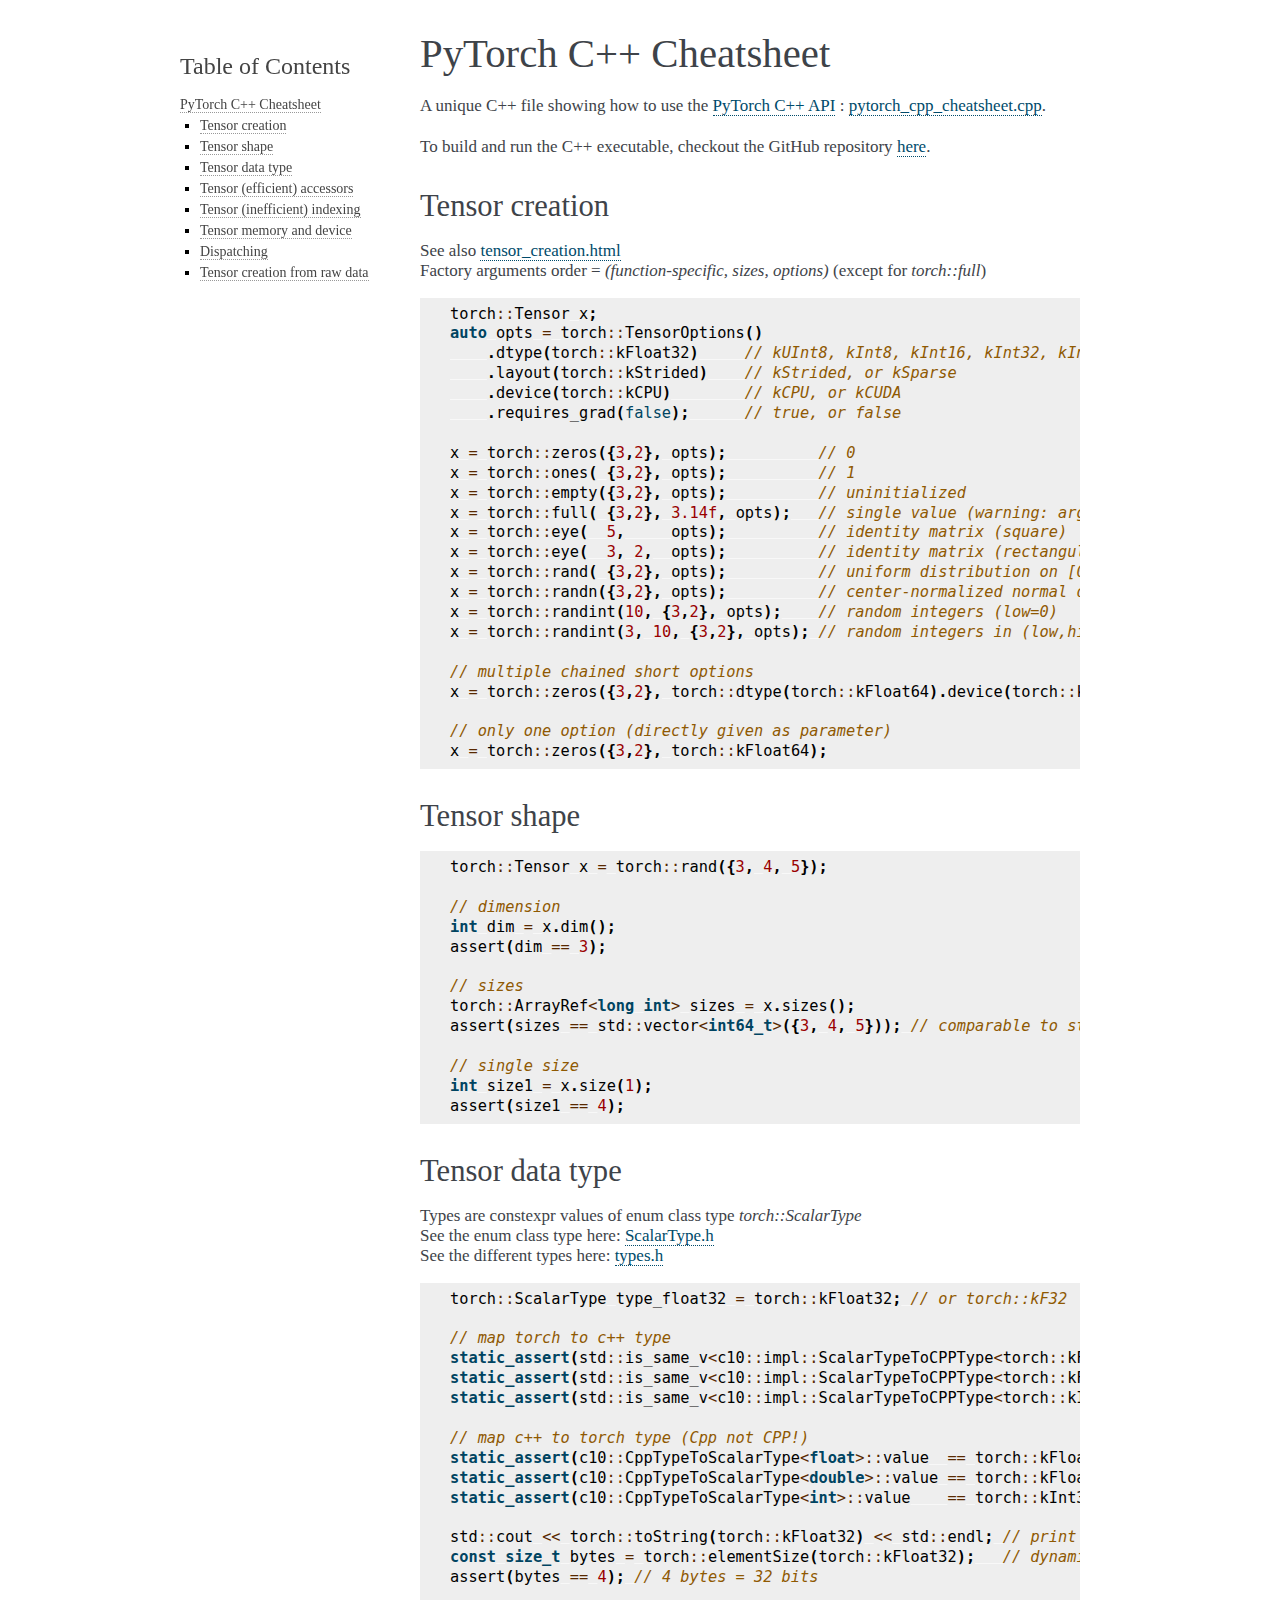
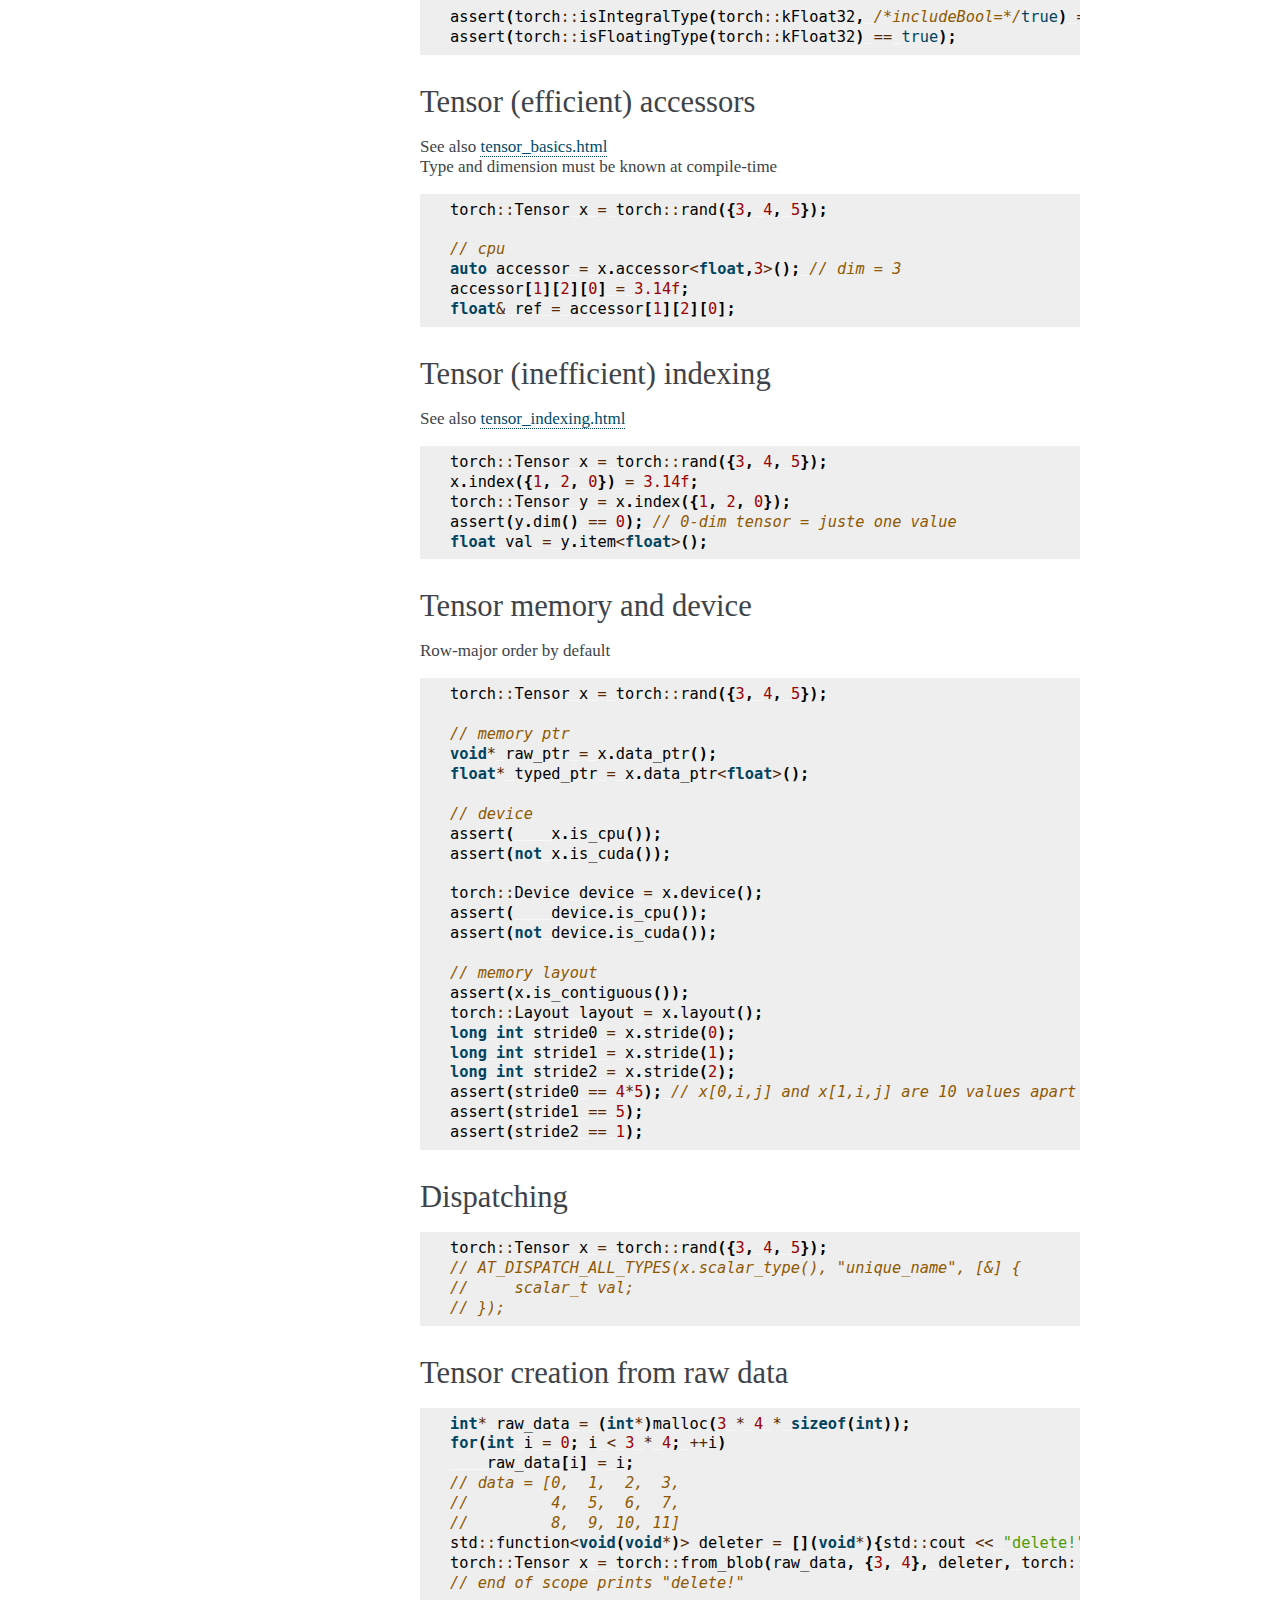
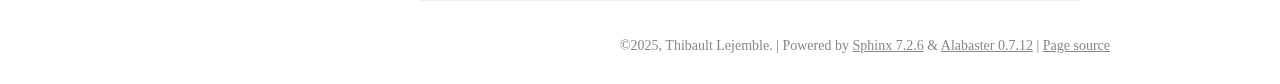
==== commit 9b7ede9d: "update doc" ====
--- a/docs/index.html
+++ b/docs/index.html
@@ -36,7 +36,7 @@
 <section id="tensor-creation">
 <h2>Tensor creation<a class="headerlink" href="#tensor-creation" title="Link to this heading">§</a></h2>
 <div class="line-block">
-<div class="line">See also <a class="reference external" href="https://pytorch.org/cppdocs/notes/tensor_creation.html">https://pytorch.org/cppdocs/notes/tensor_creation.html</a></div>
+<div class="line">See also <a class="reference external" href="https://pytorch.org/cppdocs/notes/tensor_creation.html">tensor_creation.html</a></div>
 <div class="line">Factory arguments order = <cite>(function-specific, sizes, options)</cite> (except for <cite>torch::full</cite>)</div>
 </div>
 <div class="highlight-cpp notranslate"><div class="highlight"><pre><span></span><span class="n">torch</span><span class="o">::</span><span class="n">Tensor</span><span class="w"> </span><span class="n">x</span><span class="p">;</span>
@@ -87,8 +87,8 @@
 <h2>Tensor data type<a class="headerlink" href="#tensor-data-type" title="Link to this heading">§</a></h2>
 <div class="line-block">
 <div class="line">Types are constexpr values of enum class type <cite>torch::ScalarType</cite></div>
-<div class="line">See the enum class type here: <a class="reference external" href="https://github.com/pytorch/pytorch/blob/69301fb10eb3f7fd49af5c681a2e386af115baba/c10/core/ScalarType.h#L151C12-L151C22">https://github.com/pytorch/pytorch/blob/69301fb10eb3f7fd49af5c681a2e386af115baba/c10/core/ScalarType.h#L151C12-L151C22</a></div>
-<div class="line">See the different types here: <a class="reference external" href="https://github.com/pytorch/pytorch/blob/69301fb10eb3f7fd49af5c681a2e386af115baba/torch/csrc/api/include/torch/types.h">https://github.com/pytorch/pytorch/blob/69301fb10eb3f7fd49af5c681a2e386af115baba/torch/csrc/api/include/torch/types.h</a></div>
+<div class="line">See the enum class type here: <a class="reference external" href="https://github.com/pytorch/pytorch/blob/69301fb10eb3f7fd49af5c681a2e386af115baba/c10/core/ScalarType.h#L151C12-L151C22">ScalarType.h</a></div>
+<div class="line">See the different types here: <a class="reference external" href="https://github.com/pytorch/pytorch/blob/69301fb10eb3f7fd49af5c681a2e386af115baba/torch/csrc/api/include/torch/types.h">types.h</a></div>
 </div>
 <div class="highlight-cpp notranslate"><div class="highlight"><pre><span></span><span class="n">torch</span><span class="o">::</span><span class="n">ScalarType</span><span class="w"> </span><span class="n">type_float32</span><span class="w"> </span><span class="o">=</span><span class="w"> </span><span class="n">torch</span><span class="o">::</span><span class="n">kFloat32</span><span class="p">;</span><span class="w"> </span><span class="c1">// or torch::kF32</span>
 
@@ -114,7 +114,7 @@
 <section id="tensor-efficient-accessors">
 <h2>Tensor (efficient) accessors<a class="headerlink" href="#tensor-efficient-accessors" title="Link to this heading">§</a></h2>
 <div class="line-block">
-<div class="line">See <a class="reference external" href="https://pytorch.org/cppdocs/notes/tensor_basics.html#efficient-access-to-tensor-elements">https://pytorch.org/cppdocs/notes/tensor_basics.html#efficient-access-to-tensor-elements</a></div>
+<div class="line">See also <a class="reference external" href="https://pytorch.org/cppdocs/notes/tensor_basics.html#efficient-access-to-tensor-elements">tensor_basics.html</a></div>
 <div class="line">Type and dimension must be known at compile-time</div>
 </div>
 <div class="highlight-cpp notranslate"><div class="highlight"><pre><span></span><span class="n">torch</span><span class="o">::</span><span class="n">Tensor</span><span class="w"> </span><span class="n">x</span><span class="w"> </span><span class="o">=</span><span class="w"> </span><span class="n">torch</span><span class="o">::</span><span class="n">rand</span><span class="p">({</span><span class="mi">3</span><span class="p">,</span><span class="w"> </span><span class="mi">4</span><span class="p">,</span><span class="w"> </span><span class="mi">5</span><span class="p">});</span>
@@ -129,7 +129,7 @@
 <section id="tensor-inefficient-indexing">
 <h2>Tensor (inefficient) indexing<a class="headerlink" href="#tensor-inefficient-indexing" title="Link to this heading">§</a></h2>
 <div class="line-block">
-<div class="line">See <a class="reference external" href="https://pytorch.org/cppdocs/notes/tensor_indexing.html">https://pytorch.org/cppdocs/notes/tensor_indexing.html</a></div>
+<div class="line">See also <a class="reference external" href="https://pytorch.org/cppdocs/notes/tensor_indexing.html">tensor_indexing.html</a></div>
 </div>
 <div class="highlight-cpp notranslate"><div class="highlight"><pre><span></span><span class="n">torch</span><span class="o">::</span><span class="n">Tensor</span><span class="w"> </span><span class="n">x</span><span class="w"> </span><span class="o">=</span><span class="w"> </span><span class="n">torch</span><span class="o">::</span><span class="n">rand</span><span class="p">({</span><span class="mi">3</span><span class="p">,</span><span class="w"> </span><span class="mi">4</span><span class="p">,</span><span class="w"> </span><span class="mi">5</span><span class="p">});</span>
 <span class="n">x</span><span class="p">.</span><span class="n">index</span><span class="p">({</span><span class="mi">1</span><span class="p">,</span><span class="w"> </span><span class="mi">2</span><span class="p">,</span><span class="w"> </span><span class="mi">0</span><span class="p">})</span><span class="w"> </span><span class="o">=</span><span class="w"> </span><span class="mf">3.14f</span><span class="p">;</span>
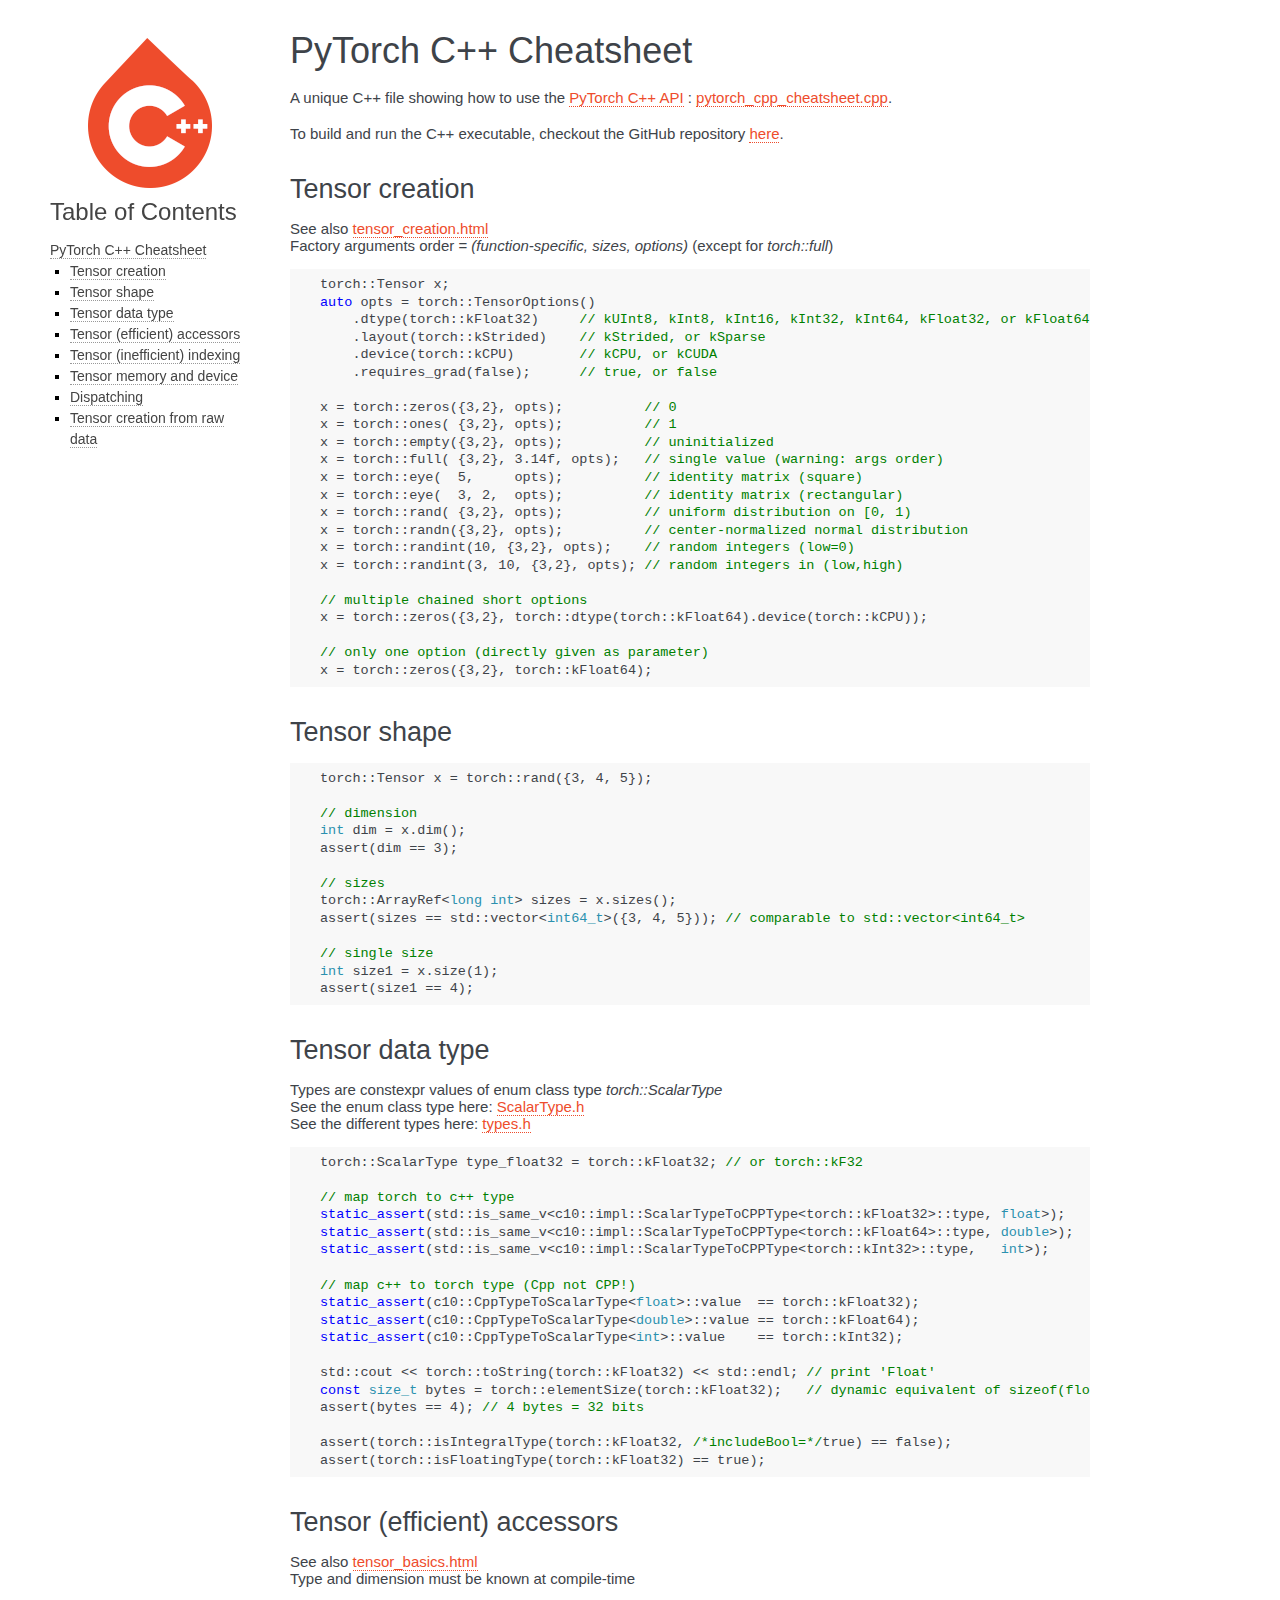
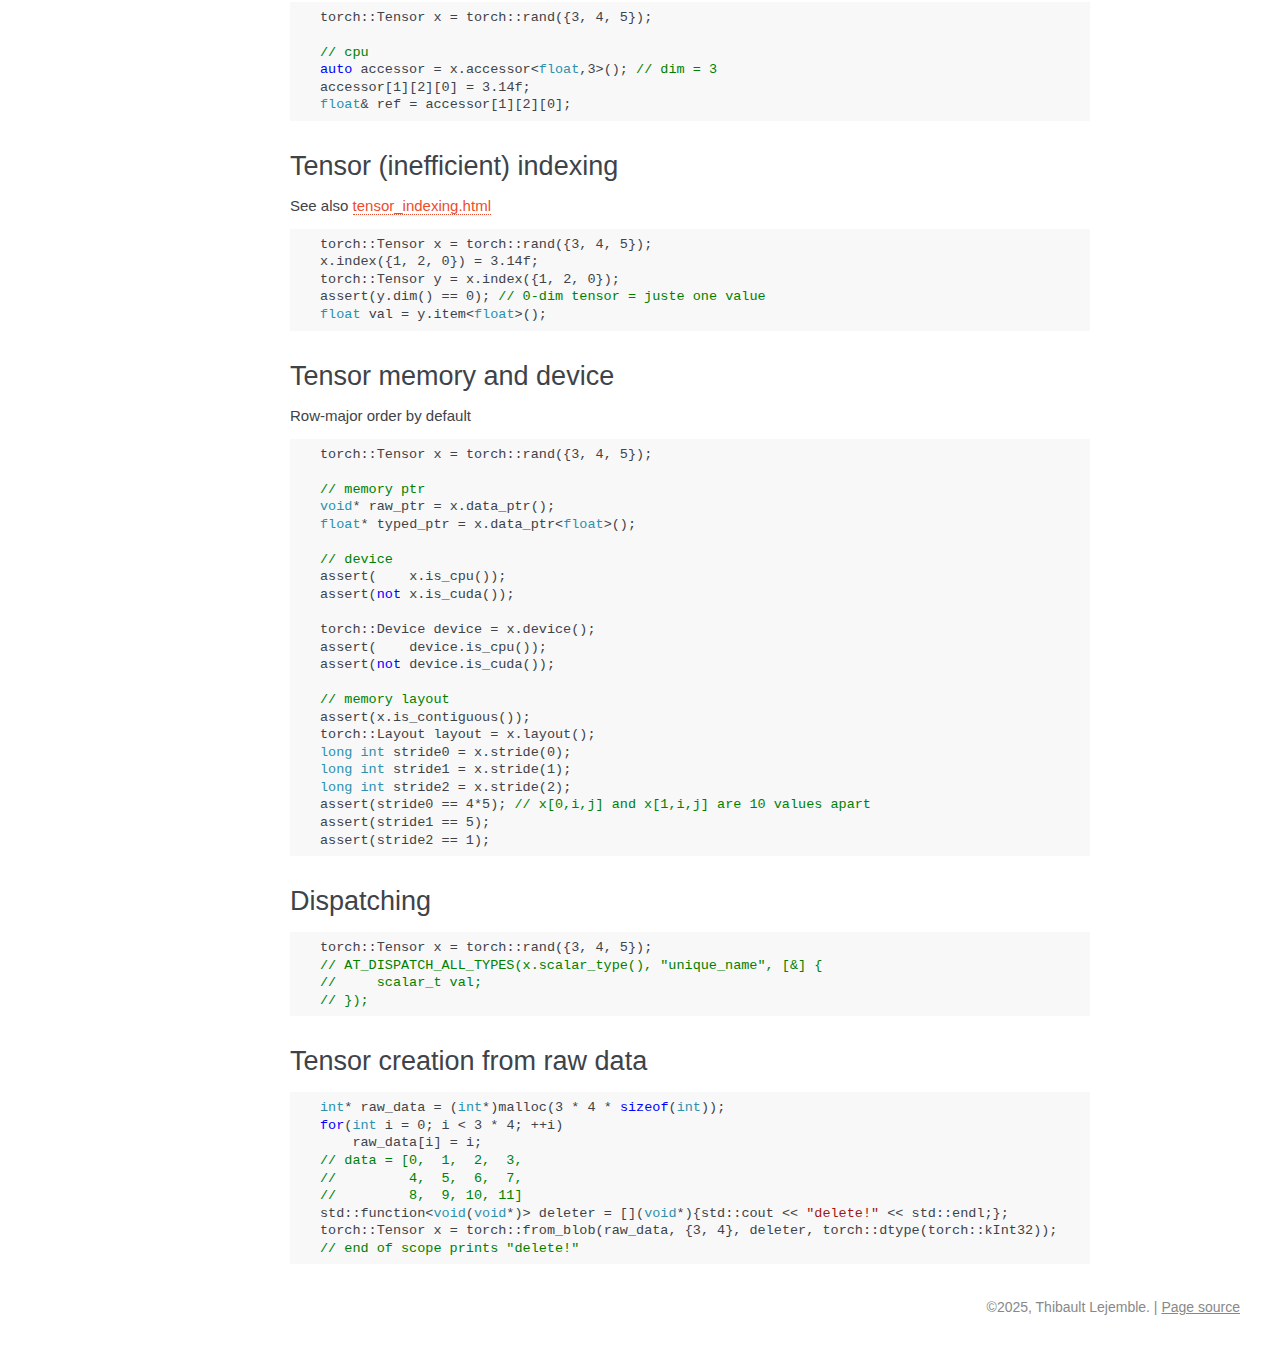
==== commit d4e5360f: "update doc" ====
--- a/docs/index.html
+++ b/docs/index.html
@@ -6,8 +6,8 @@
     <meta name="viewport" content="width=device-width, initial-scale=1.0" /><meta name="viewport" content="width=device-width, initial-scale=1" />
 
     <title>PyTorch C++ Cheatsheet</title>
-    <link rel="stylesheet" type="text/css" href="_static/pygments.css?v=4f649999" />
-    <link rel="stylesheet" type="text/css" href="_static/alabaster.css?v=cb25574f" />
+    <link rel="stylesheet" type="text/css" href="_static/pygments.css?v=72bcf2f2" />
+    <link rel="stylesheet" type="text/css" href="_static/alabaster.css?v=5070d0a7" />
     <script src="_static/documentation_options.js?v=5929fcd5"></script>
     <script src="_static/doctools.js?v=888ff710"></script>
     <script src="_static/sphinx_highlight.js?v=dc90522c"></script>
@@ -20,188 +20,25 @@
   <meta name="viewport" content="width=device-width, initial-scale=0.9, maximum-scale=0.9" />
 
   </head><body>
-  
-
-    <div class="document">
-      <div class="documentwrapper">
-        <div class="bodywrapper">
-          
-
-          <div class="body" role="main">
-            
-  <section id="pytorch-c-cheatsheet">
-<h1>PyTorch C++ Cheatsheet<a class="headerlink" href="#pytorch-c-cheatsheet" title="Link to this heading">§</a></h1>
-<p>A unique C++ file showing how to use the <a class="reference external" href="https://pytorch.org/cppdocs">PyTorch C++ API</a> : <a class="reference external" href="https://github.com/ThibaultLejemble/PyTorch-CPP-Cheatsheet/blob/main/pytorch_cpp_cheatsheet.cpp">pytorch_cpp_cheatsheet.cpp</a>.</p>
-<p>To build and run the C++ executable, checkout the GitHub repository <a class="reference external" href="https://github.com/ThibaultLejemble/PyTorch-CPP-Cheatsheet">here</a>.</p>
-<section id="tensor-creation">
-<h2>Tensor creation<a class="headerlink" href="#tensor-creation" title="Link to this heading">§</a></h2>
-<div class="line-block">
-<div class="line">See also <a class="reference external" href="https://pytorch.org/cppdocs/notes/tensor_creation.html">tensor_creation.html</a></div>
-<div class="line">Factory arguments order = <cite>(function-specific, sizes, options)</cite> (except for <cite>torch::full</cite>)</div>
-</div>
-<div class="highlight-cpp notranslate"><div class="highlight"><pre><span></span><span class="n">torch</span><span class="o">::</span><span class="n">Tensor</span><span class="w"> </span><span class="n">x</span><span class="p">;</span>
-<span class="k">auto</span><span class="w"> </span><span class="n">opts</span><span class="w"> </span><span class="o">=</span><span class="w"> </span><span class="n">torch</span><span class="o">::</span><span class="n">TensorOptions</span><span class="p">()</span>
-<span class="w">    </span><span class="p">.</span><span class="n">dtype</span><span class="p">(</span><span class="n">torch</span><span class="o">::</span><span class="n">kFloat32</span><span class="p">)</span><span class="w">     </span><span class="c1">// kUInt8, kInt8, kInt16, kInt32, kInt64, kFloat32, or kFloat64</span>
-<span class="w">    </span><span class="p">.</span><span class="n">layout</span><span class="p">(</span><span class="n">torch</span><span class="o">::</span><span class="n">kStrided</span><span class="p">)</span><span class="w">    </span><span class="c1">// kStrided, or kSparse</span>
-<span class="w">    </span><span class="p">.</span><span class="n">device</span><span class="p">(</span><span class="n">torch</span><span class="o">::</span><span class="n">kCPU</span><span class="p">)</span><span class="w">        </span><span class="c1">// kCPU, or kCUDA</span>
-<span class="w">    </span><span class="p">.</span><span class="n">requires_grad</span><span class="p">(</span><span class="nb">false</span><span class="p">);</span><span class="w">      </span><span class="c1">// true, or false</span>
-
-<span class="n">x</span><span class="w"> </span><span class="o">=</span><span class="w"> </span><span class="n">torch</span><span class="o">::</span><span class="n">zeros</span><span class="p">({</span><span class="mi">3</span><span class="p">,</span><span class="mi">2</span><span class="p">},</span><span class="w"> </span><span class="n">opts</span><span class="p">);</span><span class="w">          </span><span class="c1">// 0</span>
-<span class="n">x</span><span class="w"> </span><span class="o">=</span><span class="w"> </span><span class="n">torch</span><span class="o">::</span><span class="n">ones</span><span class="p">(</span><span class="w"> </span><span class="p">{</span><span class="mi">3</span><span class="p">,</span><span class="mi">2</span><span class="p">},</span><span class="w"> </span><span class="n">opts</span><span class="p">);</span><span class="w">          </span><span class="c1">// 1</span>
-<span class="n">x</span><span class="w"> </span><span class="o">=</span><span class="w"> </span><span class="n">torch</span><span class="o">::</span><span class="n">empty</span><span class="p">({</span><span class="mi">3</span><span class="p">,</span><span class="mi">2</span><span class="p">},</span><span class="w"> </span><span class="n">opts</span><span class="p">);</span><span class="w">          </span><span class="c1">// uninitialized</span>
-<span class="n">x</span><span class="w"> </span><span class="o">=</span><span class="w"> </span><span class="n">torch</span><span class="o">::</span><span class="n">full</span><span class="p">(</span><span class="w"> </span><span class="p">{</span><span class="mi">3</span><span class="p">,</span><span class="mi">2</span><span class="p">},</span><span class="w"> </span><span class="mf">3.14f</span><span class="p">,</span><span class="w"> </span><span class="n">opts</span><span class="p">);</span><span class="w">   </span><span class="c1">// single value (warning: args order)</span>
-<span class="n">x</span><span class="w"> </span><span class="o">=</span><span class="w"> </span><span class="n">torch</span><span class="o">::</span><span class="n">eye</span><span class="p">(</span><span class="w">  </span><span class="mi">5</span><span class="p">,</span><span class="w">     </span><span class="n">opts</span><span class="p">);</span><span class="w">          </span><span class="c1">// identity matrix (square)</span>
-<span class="n">x</span><span class="w"> </span><span class="o">=</span><span class="w"> </span><span class="n">torch</span><span class="o">::</span><span class="n">eye</span><span class="p">(</span><span class="w">  </span><span class="mi">3</span><span class="p">,</span><span class="w"> </span><span class="mi">2</span><span class="p">,</span><span class="w">  </span><span class="n">opts</span><span class="p">);</span><span class="w">          </span><span class="c1">// identity matrix (rectangular)</span>
-<span class="n">x</span><span class="w"> </span><span class="o">=</span><span class="w"> </span><span class="n">torch</span><span class="o">::</span><span class="n">rand</span><span class="p">(</span><span class="w"> </span><span class="p">{</span><span class="mi">3</span><span class="p">,</span><span class="mi">2</span><span class="p">},</span><span class="w"> </span><span class="n">opts</span><span class="p">);</span><span class="w">          </span><span class="c1">// uniform distribution on [0, 1)</span>
-<span class="n">x</span><span class="w"> </span><span class="o">=</span><span class="w"> </span><span class="n">torch</span><span class="o">::</span><span class="n">randn</span><span class="p">({</span><span class="mi">3</span><span class="p">,</span><span class="mi">2</span><span class="p">},</span><span class="w"> </span><span class="n">opts</span><span class="p">);</span><span class="w">          </span><span class="c1">// center-normalized normal distribution</span>
-<span class="n">x</span><span class="w"> </span><span class="o">=</span><span class="w"> </span><span class="n">torch</span><span class="o">::</span><span class="n">randint</span><span class="p">(</span><span class="mi">10</span><span class="p">,</span><span class="w"> </span><span class="p">{</span><span class="mi">3</span><span class="p">,</span><span class="mi">2</span><span class="p">},</span><span class="w"> </span><span class="n">opts</span><span class="p">);</span><span class="w">    </span><span class="c1">// random integers (low=0)</span>
-<span class="n">x</span><span class="w"> </span><span class="o">=</span><span class="w"> </span><span class="n">torch</span><span class="o">::</span><span class="n">randint</span><span class="p">(</span><span class="mi">3</span><span class="p">,</span><span class="w"> </span><span class="mi">10</span><span class="p">,</span><span class="w"> </span><span class="p">{</span><span class="mi">3</span><span class="p">,</span><span class="mi">2</span><span class="p">},</span><span class="w"> </span><span class="n">opts</span><span class="p">);</span><span class="w"> </span><span class="c1">// random integers in (low,high)</span>
-
-<span class="c1">// multiple chained short options</span>
-<span class="n">x</span><span class="w"> </span><span class="o">=</span><span class="w"> </span><span class="n">torch</span><span class="o">::</span><span class="n">zeros</span><span class="p">({</span><span class="mi">3</span><span class="p">,</span><span class="mi">2</span><span class="p">},</span><span class="w"> </span><span class="n">torch</span><span class="o">::</span><span class="n">dtype</span><span class="p">(</span><span class="n">torch</span><span class="o">::</span><span class="n">kFloat64</span><span class="p">).</span><span class="n">device</span><span class="p">(</span><span class="n">torch</span><span class="o">::</span><span class="n">kCPU</span><span class="p">));</span>
-
-<span class="c1">// only one option (directly given as parameter)</span>
-<span class="n">x</span><span class="w"> </span><span class="o">=</span><span class="w"> </span><span class="n">torch</span><span class="o">::</span><span class="n">zeros</span><span class="p">({</span><span class="mi">3</span><span class="p">,</span><span class="mi">2</span><span class="p">},</span><span class="w"> </span><span class="n">torch</span><span class="o">::</span><span class="n">kFloat64</span><span class="p">);</span>
-</pre></div>
-</div>
-</section>
-<section id="tensor-shape">
-<h2>Tensor shape<a class="headerlink" href="#tensor-shape" title="Link to this heading">§</a></h2>
-<div class="highlight-cpp notranslate"><div class="highlight"><pre><span></span><span class="n">torch</span><span class="o">::</span><span class="n">Tensor</span><span class="w"> </span><span class="n">x</span><span class="w"> </span><span class="o">=</span><span class="w"> </span><span class="n">torch</span><span class="o">::</span><span class="n">rand</span><span class="p">({</span><span class="mi">3</span><span class="p">,</span><span class="w"> </span><span class="mi">4</span><span class="p">,</span><span class="w"> </span><span class="mi">5</span><span class="p">});</span>
-
-<span class="c1">// dimension</span>
-<span class="kt">int</span><span class="w"> </span><span class="n">dim</span><span class="w"> </span><span class="o">=</span><span class="w"> </span><span class="n">x</span><span class="p">.</span><span class="n">dim</span><span class="p">();</span>
-<span class="n">assert</span><span class="p">(</span><span class="n">dim</span><span class="w"> </span><span class="o">==</span><span class="w"> </span><span class="mi">3</span><span class="p">);</span>
-
-<span class="c1">// sizes</span>
-<span class="n">torch</span><span class="o">::</span><span class="n">ArrayRef</span><span class="o">&lt;</span><span class="kt">long</span><span class="w"> </span><span class="kt">int</span><span class="o">&gt;</span><span class="w"> </span><span class="n">sizes</span><span class="w"> </span><span class="o">=</span><span class="w"> </span><span class="n">x</span><span class="p">.</span><span class="n">sizes</span><span class="p">();</span>
-<span class="n">assert</span><span class="p">(</span><span class="n">sizes</span><span class="w"> </span><span class="o">==</span><span class="w"> </span><span class="n">std</span><span class="o">::</span><span class="n">vector</span><span class="o">&lt;</span><span class="kt">int64_t</span><span class="o">&gt;</span><span class="p">({</span><span class="mi">3</span><span class="p">,</span><span class="w"> </span><span class="mi">4</span><span class="p">,</span><span class="w"> </span><span class="mi">5</span><span class="p">}));</span><span class="w"> </span><span class="c1">// comparable to std::vector&lt;int64_t&gt;</span>
-
-<span class="c1">// single size</span>
-<span class="kt">int</span><span class="w"> </span><span class="n">size1</span><span class="w"> </span><span class="o">=</span><span class="w"> </span><span class="n">x</span><span class="p">.</span><span class="n">size</span><span class="p">(</span><span class="mi">1</span><span class="p">);</span>
-<span class="n">assert</span><span class="p">(</span><span class="n">size1</span><span class="w"> </span><span class="o">==</span><span class="w"> </span><span class="mi">4</span><span class="p">);</span>
-</pre></div>
-</div>
-</section>
-<section id="tensor-data-type">
-<h2>Tensor data type<a class="headerlink" href="#tensor-data-type" title="Link to this heading">§</a></h2>
-<div class="line-block">
-<div class="line">Types are constexpr values of enum class type <cite>torch::ScalarType</cite></div>
-<div class="line">See the enum class type here: <a class="reference external" href="https://github.com/pytorch/pytorch/blob/69301fb10eb3f7fd49af5c681a2e386af115baba/c10/core/ScalarType.h#L151C12-L151C22">ScalarType.h</a></div>
-<div class="line">See the different types here: <a class="reference external" href="https://github.com/pytorch/pytorch/blob/69301fb10eb3f7fd49af5c681a2e386af115baba/torch/csrc/api/include/torch/types.h">types.h</a></div>
-</div>
-<div class="highlight-cpp notranslate"><div class="highlight"><pre><span></span><span class="n">torch</span><span class="o">::</span><span class="n">ScalarType</span><span class="w"> </span><span class="n">type_float32</span><span class="w"> </span><span class="o">=</span><span class="w"> </span><span class="n">torch</span><span class="o">::</span><span class="n">kFloat32</span><span class="p">;</span><span class="w"> </span><span class="c1">// or torch::kF32</span>
-
-<span class="c1">// map torch to c++ type</span>
-<span class="k">static_assert</span><span class="p">(</span><span class="n">std</span><span class="o">::</span><span class="n">is_same_v</span><span class="o">&lt;</span><span class="n">c10</span><span class="o">::</span><span class="n">impl</span><span class="o">::</span><span class="n">ScalarTypeToCPPType</span><span class="o">&lt;</span><span class="n">torch</span><span class="o">::</span><span class="n">kFloat32</span><span class="o">&gt;::</span><span class="n">type</span><span class="p">,</span><span class="w"> </span><span class="kt">float</span><span class="o">&gt;</span><span class="p">);</span>
-<span class="k">static_assert</span><span class="p">(</span><span class="n">std</span><span class="o">::</span><span class="n">is_same_v</span><span class="o">&lt;</span><span class="n">c10</span><span class="o">::</span><span class="n">impl</span><span class="o">::</span><span class="n">ScalarTypeToCPPType</span><span class="o">&lt;</span><span class="n">torch</span><span class="o">::</span><span class="n">kFloat64</span><span class="o">&gt;::</span><span class="n">type</span><span class="p">,</span><span class="w"> </span><span class="kt">double</span><span class="o">&gt;</span><span class="p">);</span>
-<span class="k">static_assert</span><span class="p">(</span><span class="n">std</span><span class="o">::</span><span class="n">is_same_v</span><span class="o">&lt;</span><span class="n">c10</span><span class="o">::</span><span class="n">impl</span><span class="o">::</span><span class="n">ScalarTypeToCPPType</span><span class="o">&lt;</span><span class="n">torch</span><span class="o">::</span><span class="n">kInt32</span><span class="o">&gt;::</span><span class="n">type</span><span class="p">,</span><span class="w">   </span><span class="kt">int</span><span class="o">&gt;</span><span class="p">);</span>
-
-<span class="c1">// map c++ to torch type (Cpp not CPP!)</span>
-<span class="k">static_assert</span><span class="p">(</span><span class="n">c10</span><span class="o">::</span><span class="n">CppTypeToScalarType</span><span class="o">&lt;</span><span class="kt">float</span><span class="o">&gt;::</span><span class="n">value</span><span class="w">  </span><span class="o">==</span><span class="w"> </span><span class="n">torch</span><span class="o">::</span><span class="n">kFloat32</span><span class="p">);</span>
-<span class="k">static_assert</span><span class="p">(</span><span class="n">c10</span><span class="o">::</span><span class="n">CppTypeToScalarType</span><span class="o">&lt;</span><span class="kt">double</span><span class="o">&gt;::</span><span class="n">value</span><span class="w"> </span><span class="o">==</span><span class="w"> </span><span class="n">torch</span><span class="o">::</span><span class="n">kFloat64</span><span class="p">);</span>
-<span class="k">static_assert</span><span class="p">(</span><span class="n">c10</span><span class="o">::</span><span class="n">CppTypeToScalarType</span><span class="o">&lt;</span><span class="kt">int</span><span class="o">&gt;::</span><span class="n">value</span><span class="w">    </span><span class="o">==</span><span class="w"> </span><span class="n">torch</span><span class="o">::</span><span class="n">kInt32</span><span class="p">);</span>
-
-<span class="n">std</span><span class="o">::</span><span class="n">cout</span><span class="w"> </span><span class="o">&lt;&lt;</span><span class="w"> </span><span class="n">torch</span><span class="o">::</span><span class="n">toString</span><span class="p">(</span><span class="n">torch</span><span class="o">::</span><span class="n">kFloat32</span><span class="p">)</span><span class="w"> </span><span class="o">&lt;&lt;</span><span class="w"> </span><span class="n">std</span><span class="o">::</span><span class="n">endl</span><span class="p">;</span><span class="w"> </span><span class="c1">// print &#39;Float&#39;</span>
-<span class="k">const</span><span class="w"> </span><span class="kt">size_t</span><span class="w"> </span><span class="n">bytes</span><span class="w"> </span><span class="o">=</span><span class="w"> </span><span class="n">torch</span><span class="o">::</span><span class="n">elementSize</span><span class="p">(</span><span class="n">torch</span><span class="o">::</span><span class="n">kFloat32</span><span class="p">);</span><span class="w">   </span><span class="c1">// dynamic equivalent of sizeof(float)</span>
-<span class="n">assert</span><span class="p">(</span><span class="n">bytes</span><span class="w"> </span><span class="o">==</span><span class="w"> </span><span class="mi">4</span><span class="p">);</span><span class="w"> </span><span class="c1">// 4 bytes = 32 bits</span>
-
-<span class="n">assert</span><span class="p">(</span><span class="n">torch</span><span class="o">::</span><span class="n">isIntegralType</span><span class="p">(</span><span class="n">torch</span><span class="o">::</span><span class="n">kFloat32</span><span class="p">,</span><span class="w"> </span><span class="cm">/*includeBool=*/</span><span class="nb">true</span><span class="p">)</span><span class="w"> </span><span class="o">==</span><span class="w"> </span><span class="nb">false</span><span class="p">);</span>
-<span class="n">assert</span><span class="p">(</span><span class="n">torch</span><span class="o">::</span><span class="n">isFloatingType</span><span class="p">(</span><span class="n">torch</span><span class="o">::</span><span class="n">kFloat32</span><span class="p">)</span><span class="w"> </span><span class="o">==</span><span class="w"> </span><span class="nb">true</span><span class="p">);</span>
-</pre></div>
-</div>
-</section>
-<section id="tensor-efficient-accessors">
-<h2>Tensor (efficient) accessors<a class="headerlink" href="#tensor-efficient-accessors" title="Link to this heading">§</a></h2>
-<div class="line-block">
-<div class="line">See also <a class="reference external" href="https://pytorch.org/cppdocs/notes/tensor_basics.html#efficient-access-to-tensor-elements">tensor_basics.html</a></div>
-<div class="line">Type and dimension must be known at compile-time</div>
-</div>
-<div class="highlight-cpp notranslate"><div class="highlight"><pre><span></span><span class="n">torch</span><span class="o">::</span><span class="n">Tensor</span><span class="w"> </span><span class="n">x</span><span class="w"> </span><span class="o">=</span><span class="w"> </span><span class="n">torch</span><span class="o">::</span><span class="n">rand</span><span class="p">({</span><span class="mi">3</span><span class="p">,</span><span class="w"> </span><span class="mi">4</span><span class="p">,</span><span class="w"> </span><span class="mi">5</span><span class="p">});</span>
-
-<span class="c1">// cpu</span>
-<span class="k">auto</span><span class="w"> </span><span class="n">accessor</span><span class="w"> </span><span class="o">=</span><span class="w"> </span><span class="n">x</span><span class="p">.</span><span class="n">accessor</span><span class="o">&lt;</span><span class="kt">float</span><span class="p">,</span><span class="mi">3</span><span class="o">&gt;</span><span class="p">();</span><span class="w"> </span><span class="c1">// dim = 3</span>
-<span class="n">accessor</span><span class="p">[</span><span class="mi">1</span><span class="p">][</span><span class="mi">2</span><span class="p">][</span><span class="mi">0</span><span class="p">]</span><span class="w"> </span><span class="o">=</span><span class="w"> </span><span class="mf">3.14f</span><span class="p">;</span>
-<span class="kt">float</span><span class="o">&amp;</span><span class="w"> </span><span class="n">ref</span><span class="w"> </span><span class="o">=</span><span class="w"> </span><span class="n">accessor</span><span class="p">[</span><span class="mi">1</span><span class="p">][</span><span class="mi">2</span><span class="p">][</span><span class="mi">0</span><span class="p">];</span>
-</pre></div>
-</div>
-</section>
-<section id="tensor-inefficient-indexing">
-<h2>Tensor (inefficient) indexing<a class="headerlink" href="#tensor-inefficient-indexing" title="Link to this heading">§</a></h2>
-<div class="line-block">
-<div class="line">See also <a class="reference external" href="https://pytorch.org/cppdocs/notes/tensor_indexing.html">tensor_indexing.html</a></div>
-</div>
-<div class="highlight-cpp notranslate"><div class="highlight"><pre><span></span><span class="n">torch</span><span class="o">::</span><span class="n">Tensor</span><span class="w"> </span><span class="n">x</span><span class="w"> </span><span class="o">=</span><span class="w"> </span><span class="n">torch</span><span class="o">::</span><span class="n">rand</span><span class="p">({</span><span class="mi">3</span><span class="p">,</span><span class="w"> </span><span class="mi">4</span><span class="p">,</span><span class="w"> </span><span class="mi">5</span><span class="p">});</span>
-<span class="n">x</span><span class="p">.</span><span class="n">index</span><span class="p">({</span><span class="mi">1</span><span class="p">,</span><span class="w"> </span><span class="mi">2</span><span class="p">,</span><span class="w"> </span><span class="mi">0</span><span class="p">})</span><span class="w"> </span><span class="o">=</span><span class="w"> </span><span class="mf">3.14f</span><span class="p">;</span>
-<span class="n">torch</span><span class="o">::</span><span class="n">Tensor</span><span class="w"> </span><span class="n">y</span><span class="w"> </span><span class="o">=</span><span class="w"> </span><span class="n">x</span><span class="p">.</span><span class="n">index</span><span class="p">({</span><span class="mi">1</span><span class="p">,</span><span class="w"> </span><span class="mi">2</span><span class="p">,</span><span class="w"> </span><span class="mi">0</span><span class="p">});</span>
-<span class="n">assert</span><span class="p">(</span><span class="n">y</span><span class="p">.</span><span class="n">dim</span><span class="p">()</span><span class="w"> </span><span class="o">==</span><span class="w"> </span><span class="mi">0</span><span class="p">);</span><span class="w"> </span><span class="c1">// 0-dim tensor = juste one value</span>
-<span class="kt">float</span><span class="w"> </span><span class="n">val</span><span class="w"> </span><span class="o">=</span><span class="w"> </span><span class="n">y</span><span class="p">.</span><span class="n">item</span><span class="o">&lt;</span><span class="kt">float</span><span class="o">&gt;</span><span class="p">();</span>
-</pre></div>
-</div>
-</section>
-<section id="tensor-memory-and-device">
-<h2>Tensor memory and device<a class="headerlink" href="#tensor-memory-and-device" title="Link to this heading">§</a></h2>
-<div class="line-block">
-<div class="line">Row-major order by default</div>
-</div>
-<div class="highlight-cpp notranslate"><div class="highlight"><pre><span></span><span class="n">torch</span><span class="o">::</span><span class="n">Tensor</span><span class="w"> </span><span class="n">x</span><span class="w"> </span><span class="o">=</span><span class="w"> </span><span class="n">torch</span><span class="o">::</span><span class="n">rand</span><span class="p">({</span><span class="mi">3</span><span class="p">,</span><span class="w"> </span><span class="mi">4</span><span class="p">,</span><span class="w"> </span><span class="mi">5</span><span class="p">});</span>
-
-<span class="c1">// memory ptr</span>
-<span class="kt">void</span><span class="o">*</span><span class="w"> </span><span class="n">raw_ptr</span><span class="w"> </span><span class="o">=</span><span class="w"> </span><span class="n">x</span><span class="p">.</span><span class="n">data_ptr</span><span class="p">();</span>
-<span class="kt">float</span><span class="o">*</span><span class="w"> </span><span class="n">typed_ptr</span><span class="w"> </span><span class="o">=</span><span class="w"> </span><span class="n">x</span><span class="p">.</span><span class="n">data_ptr</span><span class="o">&lt;</span><span class="kt">float</span><span class="o">&gt;</span><span class="p">();</span>
-
-<span class="c1">// device</span>
-<span class="n">assert</span><span class="p">(</span><span class="w">    </span><span class="n">x</span><span class="p">.</span><span class="n">is_cpu</span><span class="p">());</span>
-<span class="n">assert</span><span class="p">(</span><span class="k">not</span><span class="w"> </span><span class="n">x</span><span class="p">.</span><span class="n">is_cuda</span><span class="p">());</span>
-
-<span class="n">torch</span><span class="o">::</span><span class="n">Device</span><span class="w"> </span><span class="n">device</span><span class="w"> </span><span class="o">=</span><span class="w"> </span><span class="n">x</span><span class="p">.</span><span class="n">device</span><span class="p">();</span>
-<span class="n">assert</span><span class="p">(</span><span class="w">    </span><span class="n">device</span><span class="p">.</span><span class="n">is_cpu</span><span class="p">());</span>
-<span class="n">assert</span><span class="p">(</span><span class="k">not</span><span class="w"> </span><span class="n">device</span><span class="p">.</span><span class="n">is_cuda</span><span class="p">());</span>
-
-<span class="c1">// memory layout</span>
-<span class="n">assert</span><span class="p">(</span><span class="n">x</span><span class="p">.</span><span class="n">is_contiguous</span><span class="p">());</span>
-<span class="n">torch</span><span class="o">::</span><span class="n">Layout</span><span class="w"> </span><span class="n">layout</span><span class="w"> </span><span class="o">=</span><span class="w"> </span><span class="n">x</span><span class="p">.</span><span class="n">layout</span><span class="p">();</span>
-<span class="kt">long</span><span class="w"> </span><span class="kt">int</span><span class="w"> </span><span class="n">stride0</span><span class="w"> </span><span class="o">=</span><span class="w"> </span><span class="n">x</span><span class="p">.</span><span class="n">stride</span><span class="p">(</span><span class="mi">0</span><span class="p">);</span>
-<span class="kt">long</span><span class="w"> </span><span class="kt">int</span><span class="w"> </span><span class="n">stride1</span><span class="w"> </span><span class="o">=</span><span class="w"> </span><span class="n">x</span><span class="p">.</span><span class="n">stride</span><span class="p">(</span><span class="mi">1</span><span class="p">);</span>
-<span class="kt">long</span><span class="w"> </span><span class="kt">int</span><span class="w"> </span><span class="n">stride2</span><span class="w"> </span><span class="o">=</span><span class="w"> </span><span class="n">x</span><span class="p">.</span><span class="n">stride</span><span class="p">(</span><span class="mi">2</span><span class="p">);</span>
-<span class="n">assert</span><span class="p">(</span><span class="n">stride0</span><span class="w"> </span><span class="o">==</span><span class="w"> </span><span class="mi">4</span><span class="o">*</span><span class="mi">5</span><span class="p">);</span><span class="w"> </span><span class="c1">// x[0,i,j] and x[1,i,j] are 10 values apart</span>
-<span class="n">assert</span><span class="p">(</span><span class="n">stride1</span><span class="w"> </span><span class="o">==</span><span class="w"> </span><span class="mi">5</span><span class="p">);</span>
-<span class="n">assert</span><span class="p">(</span><span class="n">stride2</span><span class="w"> </span><span class="o">==</span><span class="w"> </span><span class="mi">1</span><span class="p">);</span>
-</pre></div>
-</div>
-</section>
-<section id="dispatching">
-<h2>Dispatching<a class="headerlink" href="#dispatching" title="Link to this heading">§</a></h2>
-<div class="highlight-cpp notranslate"><div class="highlight"><pre><span></span><span class="n">torch</span><span class="o">::</span><span class="n">Tensor</span><span class="w"> </span><span class="n">x</span><span class="w"> </span><span class="o">=</span><span class="w"> </span><span class="n">torch</span><span class="o">::</span><span class="n">rand</span><span class="p">({</span><span class="mi">3</span><span class="p">,</span><span class="w"> </span><span class="mi">4</span><span class="p">,</span><span class="w"> </span><span class="mi">5</span><span class="p">});</span>
-<span class="c1">// AT_DISPATCH_ALL_TYPES(x.scalar_type(), &quot;unique_name&quot;, [&amp;] {</span>
-<span class="c1">//     scalar_t val;</span>
-<span class="c1">// });</span>
-</pre></div>
-</div>
-</section>
-<section id="tensor-creation-from-raw-data">
-<h2>Tensor creation from raw data<a class="headerlink" href="#tensor-creation-from-raw-data" title="Link to this heading">§</a></h2>
-<div class="highlight-cpp notranslate"><div class="highlight"><pre><span></span><span class="kt">int</span><span class="o">*</span><span class="w"> </span><span class="n">raw_data</span><span class="w"> </span><span class="o">=</span><span class="w"> </span><span class="p">(</span><span class="kt">int</span><span class="o">*</span><span class="p">)</span><span class="n">malloc</span><span class="p">(</span><span class="mi">3</span><span class="w"> </span><span class="o">*</span><span class="w"> </span><span class="mi">4</span><span class="w"> </span><span class="o">*</span><span class="w"> </span><span class="k">sizeof</span><span class="p">(</span><span class="kt">int</span><span class="p">));</span>
-<span class="k">for</span><span class="p">(</span><span class="kt">int</span><span class="w"> </span><span class="n">i</span><span class="w"> </span><span class="o">=</span><span class="w"> </span><span class="mi">0</span><span class="p">;</span><span class="w"> </span><span class="n">i</span><span class="w"> </span><span class="o">&lt;</span><span class="w"> </span><span class="mi">3</span><span class="w"> </span><span class="o">*</span><span class="w"> </span><span class="mi">4</span><span class="p">;</span><span class="w"> </span><span class="o">++</span><span class="n">i</span><span class="p">)</span>
-<span class="w">    </span><span class="n">raw_data</span><span class="p">[</span><span class="n">i</span><span class="p">]</span><span class="w"> </span><span class="o">=</span><span class="w"> </span><span class="n">i</span><span class="p">;</span>
-<span class="c1">// data = [0,  1,  2,  3,</span>
-<span class="c1">//         4,  5,  6,  7,</span>
-<span class="c1">//         8,  9, 10, 11]</span>
-<span class="n">std</span><span class="o">::</span><span class="n">function</span><span class="o">&lt;</span><span class="kt">void</span><span class="p">(</span><span class="kt">void</span><span class="o">*</span><span class="p">)</span><span class="o">&gt;</span><span class="w"> </span><span class="n">deleter</span><span class="w"> </span><span class="o">=</span><span class="w"> </span><span class="p">[](</span><span class="kt">void</span><span class="o">*</span><span class="p">){</span><span class="n">std</span><span class="o">::</span><span class="n">cout</span><span class="w"> </span><span class="o">&lt;&lt;</span><span class="w"> </span><span class="s">&quot;delete!&quot;</span><span class="w"> </span><span class="o">&lt;&lt;</span><span class="w"> </span><span class="n">std</span><span class="o">::</span><span class="n">endl</span><span class="p">;};</span>
-<span class="n">torch</span><span class="o">::</span><span class="n">Tensor</span><span class="w"> </span><span class="n">x</span><span class="w"> </span><span class="o">=</span><span class="w"> </span><span class="n">torch</span><span class="o">::</span><span class="n">from_blob</span><span class="p">(</span><span class="n">raw_data</span><span class="p">,</span><span class="w"> </span><span class="p">{</span><span class="mi">3</span><span class="p">,</span><span class="w"> </span><span class="mi">4</span><span class="p">},</span><span class="w"> </span><span class="n">deleter</span><span class="p">,</span><span class="w"> </span><span class="n">torch</span><span class="o">::</span><span class="n">dtype</span><span class="p">(</span><span class="n">torch</span><span class="o">::</span><span class="n">kInt32</span><span class="p">));</span>
-<span class="c1">// end of scope prints &quot;delete!&quot;</span>
-</pre></div>
-</div>
-</section>
-</section>
-
-
-          </div>
-          
-        </div>
-      </div>
+  <div class="document">
+    
       <div class="sphinxsidebar" role="navigation" aria-label="main navigation">
         <div class="sphinxsidebarwrapper">
+<p class="logo">
+  <a href="#">
+    <img class="logo" src="_static/logo.png" alt="Logo"/>
+    
+  </a>
+</p>
+
+
+
+
+
+
+
+
+
   <div>
     <h3><a href="#">Table of Contents</a></h3>
     <ul>
@@ -221,14 +58,187 @@
   </div>
         </div>
       </div>
-      <div class="clearer"></div>
-    </div>
+      <div class="documentwrapper">
+        <div class="bodywrapper">
+          
+
+          <div class="body" role="main">
+            
+  <section id="pytorch-c-cheatsheet">
+<h1>PyTorch C++ Cheatsheet<a class="headerlink" href="#pytorch-c-cheatsheet" title="Link to this heading">§</a></h1>
+<p>A unique C++ file showing how to use the <a class="reference external" href="https://pytorch.org/cppdocs">PyTorch C++ API</a> : <a class="reference external" href="https://github.com/ThibaultLejemble/PyTorch-CPP-Cheatsheet/blob/main/pytorch_cpp_cheatsheet.cpp">pytorch_cpp_cheatsheet.cpp</a>.</p>
+<p>To build and run the C++ executable, checkout the GitHub repository <a class="reference external" href="https://github.com/ThibaultLejemble/PyTorch-CPP-Cheatsheet">here</a>.</p>
+<section id="tensor-creation">
+<h2>Tensor creation<a class="headerlink" href="#tensor-creation" title="Link to this heading">§</a></h2>
+<div class="line-block">
+<div class="line">See also <a class="reference external" href="https://pytorch.org/cppdocs/notes/tensor_creation.html">tensor_creation.html</a></div>
+<div class="line">Factory arguments order = <cite>(function-specific, sizes, options)</cite> (except for <cite>torch::full</cite>)</div>
+</div>
+<div class="highlight-cpp notranslate"><div class="highlight"><pre><span></span><span class="n">torch</span><span class="o">::</span><span class="n">Tensor</span><span class="w"> </span><span class="n">x</span><span class="p">;</span>
+<span class="k">auto</span><span class="w"> </span><span class="n">opts</span><span class="w"> </span><span class="o">=</span><span class="w"> </span><span class="n">torch</span><span class="o">::</span><span class="n">TensorOptions</span><span class="p">()</span>
+<span class="w">    </span><span class="p">.</span><span class="n">dtype</span><span class="p">(</span><span class="n">torch</span><span class="o">::</span><span class="n">kFloat32</span><span class="p">)</span><span class="w">     </span><span class="c1">// kUInt8, kInt8, kInt16, kInt32, kInt64, kFloat32, or kFloat64</span>
+<span class="w">    </span><span class="p">.</span><span class="n">layout</span><span class="p">(</span><span class="n">torch</span><span class="o">::</span><span class="n">kStrided</span><span class="p">)</span><span class="w">    </span><span class="c1">// kStrided, or kSparse</span>
+<span class="w">    </span><span class="p">.</span><span class="n">device</span><span class="p">(</span><span class="n">torch</span><span class="o">::</span><span class="n">kCPU</span><span class="p">)</span><span class="w">        </span><span class="c1">// kCPU, or kCUDA</span>
+<span class="w">    </span><span class="p">.</span><span class="n">requires_grad</span><span class="p">(</span><span class="nb">false</span><span class="p">);</span><span class="w">      </span><span class="c1">// true, or false</span>
+
+<span class="n">x</span><span class="w"> </span><span class="o">=</span><span class="w"> </span><span class="n">torch</span><span class="o">::</span><span class="n">zeros</span><span class="p">({</span><span class="mi">3</span><span class="p">,</span><span class="mi">2</span><span class="p">},</span><span class="w"> </span><span class="n">opts</span><span class="p">);</span><span class="w">          </span><span class="c1">// 0</span>
+<span class="n">x</span><span class="w"> </span><span class="o">=</span><span class="w"> </span><span class="n">torch</span><span class="o">::</span><span class="n">ones</span><span class="p">(</span><span class="w"> </span><span class="p">{</span><span class="mi">3</span><span class="p">,</span><span class="mi">2</span><span class="p">},</span><span class="w"> </span><span class="n">opts</span><span class="p">);</span><span class="w">          </span><span class="c1">// 1</span>
+<span class="n">x</span><span class="w"> </span><span class="o">=</span><span class="w"> </span><span class="n">torch</span><span class="o">::</span><span class="n">empty</span><span class="p">({</span><span class="mi">3</span><span class="p">,</span><span class="mi">2</span><span class="p">},</span><span class="w"> </span><span class="n">opts</span><span class="p">);</span><span class="w">          </span><span class="c1">// uninitialized</span>
+<span class="n">x</span><span class="w"> </span><span class="o">=</span><span class="w"> </span><span class="n">torch</span><span class="o">::</span><span class="n">full</span><span class="p">(</span><span class="w"> </span><span class="p">{</span><span class="mi">3</span><span class="p">,</span><span class="mi">2</span><span class="p">},</span><span class="w"> </span><span class="mf">3.14f</span><span class="p">,</span><span class="w"> </span><span class="n">opts</span><span class="p">);</span><span class="w">   </span><span class="c1">// single value (warning: args order)</span>
+<span class="n">x</span><span class="w"> </span><span class="o">=</span><span class="w"> </span><span class="n">torch</span><span class="o">::</span><span class="n">eye</span><span class="p">(</span><span class="w">  </span><span class="mi">5</span><span class="p">,</span><span class="w">     </span><span class="n">opts</span><span class="p">);</span><span class="w">          </span><span class="c1">// identity matrix (square)</span>
+<span class="n">x</span><span class="w"> </span><span class="o">=</span><span class="w"> </span><span class="n">torch</span><span class="o">::</span><span class="n">eye</span><span class="p">(</span><span class="w">  </span><span class="mi">3</span><span class="p">,</span><span class="w"> </span><span class="mi">2</span><span class="p">,</span><span class="w">  </span><span class="n">opts</span><span class="p">);</span><span class="w">          </span><span class="c1">// identity matrix (rectangular)</span>
+<span class="n">x</span><span class="w"> </span><span class="o">=</span><span class="w"> </span><span class="n">torch</span><span class="o">::</span><span class="n">rand</span><span class="p">(</span><span class="w"> </span><span class="p">{</span><span class="mi">3</span><span class="p">,</span><span class="mi">2</span><span class="p">},</span><span class="w"> </span><span class="n">opts</span><span class="p">);</span><span class="w">          </span><span class="c1">// uniform distribution on [0, 1)</span>
+<span class="n">x</span><span class="w"> </span><span class="o">=</span><span class="w"> </span><span class="n">torch</span><span class="o">::</span><span class="n">randn</span><span class="p">({</span><span class="mi">3</span><span class="p">,</span><span class="mi">2</span><span class="p">},</span><span class="w"> </span><span class="n">opts</span><span class="p">);</span><span class="w">          </span><span class="c1">// center-normalized normal distribution</span>
+<span class="n">x</span><span class="w"> </span><span class="o">=</span><span class="w"> </span><span class="n">torch</span><span class="o">::</span><span class="n">randint</span><span class="p">(</span><span class="mi">10</span><span class="p">,</span><span class="w"> </span><span class="p">{</span><span class="mi">3</span><span class="p">,</span><span class="mi">2</span><span class="p">},</span><span class="w"> </span><span class="n">opts</span><span class="p">);</span><span class="w">    </span><span class="c1">// random integers (low=0)</span>
+<span class="n">x</span><span class="w"> </span><span class="o">=</span><span class="w"> </span><span class="n">torch</span><span class="o">::</span><span class="n">randint</span><span class="p">(</span><span class="mi">3</span><span class="p">,</span><span class="w"> </span><span class="mi">10</span><span class="p">,</span><span class="w"> </span><span class="p">{</span><span class="mi">3</span><span class="p">,</span><span class="mi">2</span><span class="p">},</span><span class="w"> </span><span class="n">opts</span><span class="p">);</span><span class="w"> </span><span class="c1">// random integers in (low,high)</span>
+
+<span class="c1">// multiple chained short options</span>
+<span class="n">x</span><span class="w"> </span><span class="o">=</span><span class="w"> </span><span class="n">torch</span><span class="o">::</span><span class="n">zeros</span><span class="p">({</span><span class="mi">3</span><span class="p">,</span><span class="mi">2</span><span class="p">},</span><span class="w"> </span><span class="n">torch</span><span class="o">::</span><span class="n">dtype</span><span class="p">(</span><span class="n">torch</span><span class="o">::</span><span class="n">kFloat64</span><span class="p">).</span><span class="n">device</span><span class="p">(</span><span class="n">torch</span><span class="o">::</span><span class="n">kCPU</span><span class="p">));</span>
+
+<span class="c1">// only one option (directly given as parameter)</span>
+<span class="n">x</span><span class="w"> </span><span class="o">=</span><span class="w"> </span><span class="n">torch</span><span class="o">::</span><span class="n">zeros</span><span class="p">({</span><span class="mi">3</span><span class="p">,</span><span class="mi">2</span><span class="p">},</span><span class="w"> </span><span class="n">torch</span><span class="o">::</span><span class="n">kFloat64</span><span class="p">);</span>
+</pre></div>
+</div>
+</section>
+<section id="tensor-shape">
+<h2>Tensor shape<a class="headerlink" href="#tensor-shape" title="Link to this heading">§</a></h2>
+<div class="highlight-cpp notranslate"><div class="highlight"><pre><span></span><span class="n">torch</span><span class="o">::</span><span class="n">Tensor</span><span class="w"> </span><span class="n">x</span><span class="w"> </span><span class="o">=</span><span class="w"> </span><span class="n">torch</span><span class="o">::</span><span class="n">rand</span><span class="p">({</span><span class="mi">3</span><span class="p">,</span><span class="w"> </span><span class="mi">4</span><span class="p">,</span><span class="w"> </span><span class="mi">5</span><span class="p">});</span>
+
+<span class="c1">// dimension</span>
+<span class="kt">int</span><span class="w"> </span><span class="n">dim</span><span class="w"> </span><span class="o">=</span><span class="w"> </span><span class="n">x</span><span class="p">.</span><span class="n">dim</span><span class="p">();</span>
+<span class="n">assert</span><span class="p">(</span><span class="n">dim</span><span class="w"> </span><span class="o">==</span><span class="w"> </span><span class="mi">3</span><span class="p">);</span>
+
+<span class="c1">// sizes</span>
+<span class="n">torch</span><span class="o">::</span><span class="n">ArrayRef</span><span class="o">&lt;</span><span class="kt">long</span><span class="w"> </span><span class="kt">int</span><span class="o">&gt;</span><span class="w"> </span><span class="n">sizes</span><span class="w"> </span><span class="o">=</span><span class="w"> </span><span class="n">x</span><span class="p">.</span><span class="n">sizes</span><span class="p">();</span>
+<span class="n">assert</span><span class="p">(</span><span class="n">sizes</span><span class="w"> </span><span class="o">==</span><span class="w"> </span><span class="n">std</span><span class="o">::</span><span class="n">vector</span><span class="o">&lt;</span><span class="kt">int64_t</span><span class="o">&gt;</span><span class="p">({</span><span class="mi">3</span><span class="p">,</span><span class="w"> </span><span class="mi">4</span><span class="p">,</span><span class="w"> </span><span class="mi">5</span><span class="p">}));</span><span class="w"> </span><span class="c1">// comparable to std::vector&lt;int64_t&gt;</span>
+
+<span class="c1">// single size</span>
+<span class="kt">int</span><span class="w"> </span><span class="n">size1</span><span class="w"> </span><span class="o">=</span><span class="w"> </span><span class="n">x</span><span class="p">.</span><span class="n">size</span><span class="p">(</span><span class="mi">1</span><span class="p">);</span>
+<span class="n">assert</span><span class="p">(</span><span class="n">size1</span><span class="w"> </span><span class="o">==</span><span class="w"> </span><span class="mi">4</span><span class="p">);</span>
+</pre></div>
+</div>
+</section>
+<section id="tensor-data-type">
+<h2>Tensor data type<a class="headerlink" href="#tensor-data-type" title="Link to this heading">§</a></h2>
+<div class="line-block">
+<div class="line">Types are constexpr values of enum class type <cite>torch::ScalarType</cite></div>
+<div class="line">See the enum class type here: <a class="reference external" href="https://github.com/pytorch/pytorch/blob/69301fb10eb3f7fd49af5c681a2e386af115baba/c10/core/ScalarType.h#L151C12-L151C22">ScalarType.h</a></div>
+<div class="line">See the different types here: <a class="reference external" href="https://github.com/pytorch/pytorch/blob/69301fb10eb3f7fd49af5c681a2e386af115baba/torch/csrc/api/include/torch/types.h">types.h</a></div>
+</div>
+<div class="highlight-cpp notranslate"><div class="highlight"><pre><span></span><span class="n">torch</span><span class="o">::</span><span class="n">ScalarType</span><span class="w"> </span><span class="n">type_float32</span><span class="w"> </span><span class="o">=</span><span class="w"> </span><span class="n">torch</span><span class="o">::</span><span class="n">kFloat32</span><span class="p">;</span><span class="w"> </span><span class="c1">// or torch::kF32</span>
+
+<span class="c1">// map torch to c++ type</span>
+<span class="k">static_assert</span><span class="p">(</span><span class="n">std</span><span class="o">::</span><span class="n">is_same_v</span><span class="o">&lt;</span><span class="n">c10</span><span class="o">::</span><span class="n">impl</span><span class="o">::</span><span class="n">ScalarTypeToCPPType</span><span class="o">&lt;</span><span class="n">torch</span><span class="o">::</span><span class="n">kFloat32</span><span class="o">&gt;::</span><span class="n">type</span><span class="p">,</span><span class="w"> </span><span class="kt">float</span><span class="o">&gt;</span><span class="p">);</span>
+<span class="k">static_assert</span><span class="p">(</span><span class="n">std</span><span class="o">::</span><span class="n">is_same_v</span><span class="o">&lt;</span><span class="n">c10</span><span class="o">::</span><span class="n">impl</span><span class="o">::</span><span class="n">ScalarTypeToCPPType</span><span class="o">&lt;</span><span class="n">torch</span><span class="o">::</span><span class="n">kFloat64</span><span class="o">&gt;::</span><span class="n">type</span><span class="p">,</span><span class="w"> </span><span class="kt">double</span><span class="o">&gt;</span><span class="p">);</span>
+<span class="k">static_assert</span><span class="p">(</span><span class="n">std</span><span class="o">::</span><span class="n">is_same_v</span><span class="o">&lt;</span><span class="n">c10</span><span class="o">::</span><span class="n">impl</span><span class="o">::</span><span class="n">ScalarTypeToCPPType</span><span class="o">&lt;</span><span class="n">torch</span><span class="o">::</span><span class="n">kInt32</span><span class="o">&gt;::</span><span class="n">type</span><span class="p">,</span><span class="w">   </span><span class="kt">int</span><span class="o">&gt;</span><span class="p">);</span>
+
+<span class="c1">// map c++ to torch type (Cpp not CPP!)</span>
+<span class="k">static_assert</span><span class="p">(</span><span class="n">c10</span><span class="o">::</span><span class="n">CppTypeToScalarType</span><span class="o">&lt;</span><span class="kt">float</span><span class="o">&gt;::</span><span class="n">value</span><span class="w">  </span><span class="o">==</span><span class="w"> </span><span class="n">torch</span><span class="o">::</span><span class="n">kFloat32</span><span class="p">);</span>
+<span class="k">static_assert</span><span class="p">(</span><span class="n">c10</span><span class="o">::</span><span class="n">CppTypeToScalarType</span><span class="o">&lt;</span><span class="kt">double</span><span class="o">&gt;::</span><span class="n">value</span><span class="w"> </span><span class="o">==</span><span class="w"> </span><span class="n">torch</span><span class="o">::</span><span class="n">kFloat64</span><span class="p">);</span>
+<span class="k">static_assert</span><span class="p">(</span><span class="n">c10</span><span class="o">::</span><span class="n">CppTypeToScalarType</span><span class="o">&lt;</span><span class="kt">int</span><span class="o">&gt;::</span><span class="n">value</span><span class="w">    </span><span class="o">==</span><span class="w"> </span><span class="n">torch</span><span class="o">::</span><span class="n">kInt32</span><span class="p">);</span>
+
+<span class="n">std</span><span class="o">::</span><span class="n">cout</span><span class="w"> </span><span class="o">&lt;&lt;</span><span class="w"> </span><span class="n">torch</span><span class="o">::</span><span class="n">toString</span><span class="p">(</span><span class="n">torch</span><span class="o">::</span><span class="n">kFloat32</span><span class="p">)</span><span class="w"> </span><span class="o">&lt;&lt;</span><span class="w"> </span><span class="n">std</span><span class="o">::</span><span class="n">endl</span><span class="p">;</span><span class="w"> </span><span class="c1">// print &#39;Float&#39;</span>
+<span class="k">const</span><span class="w"> </span><span class="kt">size_t</span><span class="w"> </span><span class="n">bytes</span><span class="w"> </span><span class="o">=</span><span class="w"> </span><span class="n">torch</span><span class="o">::</span><span class="n">elementSize</span><span class="p">(</span><span class="n">torch</span><span class="o">::</span><span class="n">kFloat32</span><span class="p">);</span><span class="w">   </span><span class="c1">// dynamic equivalent of sizeof(float)</span>
+<span class="n">assert</span><span class="p">(</span><span class="n">bytes</span><span class="w"> </span><span class="o">==</span><span class="w"> </span><span class="mi">4</span><span class="p">);</span><span class="w"> </span><span class="c1">// 4 bytes = 32 bits</span>
+
+<span class="n">assert</span><span class="p">(</span><span class="n">torch</span><span class="o">::</span><span class="n">isIntegralType</span><span class="p">(</span><span class="n">torch</span><span class="o">::</span><span class="n">kFloat32</span><span class="p">,</span><span class="w"> </span><span class="cm">/*includeBool=*/</span><span class="nb">true</span><span class="p">)</span><span class="w"> </span><span class="o">==</span><span class="w"> </span><span class="nb">false</span><span class="p">);</span>
+<span class="n">assert</span><span class="p">(</span><span class="n">torch</span><span class="o">::</span><span class="n">isFloatingType</span><span class="p">(</span><span class="n">torch</span><span class="o">::</span><span class="n">kFloat32</span><span class="p">)</span><span class="w"> </span><span class="o">==</span><span class="w"> </span><span class="nb">true</span><span class="p">);</span>
+</pre></div>
+</div>
+</section>
+<section id="tensor-efficient-accessors">
+<h2>Tensor (efficient) accessors<a class="headerlink" href="#tensor-efficient-accessors" title="Link to this heading">§</a></h2>
+<div class="line-block">
+<div class="line">See also <a class="reference external" href="https://pytorch.org/cppdocs/notes/tensor_basics.html#efficient-access-to-tensor-elements">tensor_basics.html</a></div>
+<div class="line">Type and dimension must be known at compile-time</div>
+</div>
+<div class="highlight-cpp notranslate"><div class="highlight"><pre><span></span><span class="n">torch</span><span class="o">::</span><span class="n">Tensor</span><span class="w"> </span><span class="n">x</span><span class="w"> </span><span class="o">=</span><span class="w"> </span><span class="n">torch</span><span class="o">::</span><span class="n">rand</span><span class="p">({</span><span class="mi">3</span><span class="p">,</span><span class="w"> </span><span class="mi">4</span><span class="p">,</span><span class="w"> </span><span class="mi">5</span><span class="p">});</span>
+
+<span class="c1">// cpu</span>
+<span class="k">auto</span><span class="w"> </span><span class="n">accessor</span><span class="w"> </span><span class="o">=</span><span class="w"> </span><span class="n">x</span><span class="p">.</span><span class="n">accessor</span><span class="o">&lt;</span><span class="kt">float</span><span class="p">,</span><span class="mi">3</span><span class="o">&gt;</span><span class="p">();</span><span class="w"> </span><span class="c1">// dim = 3</span>
+<span class="n">accessor</span><span class="p">[</span><span class="mi">1</span><span class="p">][</span><span class="mi">2</span><span class="p">][</span><span class="mi">0</span><span class="p">]</span><span class="w"> </span><span class="o">=</span><span class="w"> </span><span class="mf">3.14f</span><span class="p">;</span>
+<span class="kt">float</span><span class="o">&amp;</span><span class="w"> </span><span class="n">ref</span><span class="w"> </span><span class="o">=</span><span class="w"> </span><span class="n">accessor</span><span class="p">[</span><span class="mi">1</span><span class="p">][</span><span class="mi">2</span><span class="p">][</span><span class="mi">0</span><span class="p">];</span>
+</pre></div>
+</div>
+</section>
+<section id="tensor-inefficient-indexing">
+<h2>Tensor (inefficient) indexing<a class="headerlink" href="#tensor-inefficient-indexing" title="Link to this heading">§</a></h2>
+<div class="line-block">
+<div class="line">See also <a class="reference external" href="https://pytorch.org/cppdocs/notes/tensor_indexing.html">tensor_indexing.html</a></div>
+</div>
+<div class="highlight-cpp notranslate"><div class="highlight"><pre><span></span><span class="n">torch</span><span class="o">::</span><span class="n">Tensor</span><span class="w"> </span><span class="n">x</span><span class="w"> </span><span class="o">=</span><span class="w"> </span><span class="n">torch</span><span class="o">::</span><span class="n">rand</span><span class="p">({</span><span class="mi">3</span><span class="p">,</span><span class="w"> </span><span class="mi">4</span><span class="p">,</span><span class="w"> </span><span class="mi">5</span><span class="p">});</span>
+<span class="n">x</span><span class="p">.</span><span class="n">index</span><span class="p">({</span><span class="mi">1</span><span class="p">,</span><span class="w"> </span><span class="mi">2</span><span class="p">,</span><span class="w"> </span><span class="mi">0</span><span class="p">})</span><span class="w"> </span><span class="o">=</span><span class="w"> </span><span class="mf">3.14f</span><span class="p">;</span>
+<span class="n">torch</span><span class="o">::</span><span class="n">Tensor</span><span class="w"> </span><span class="n">y</span><span class="w"> </span><span class="o">=</span><span class="w"> </span><span class="n">x</span><span class="p">.</span><span class="n">index</span><span class="p">({</span><span class="mi">1</span><span class="p">,</span><span class="w"> </span><span class="mi">2</span><span class="p">,</span><span class="w"> </span><span class="mi">0</span><span class="p">});</span>
+<span class="n">assert</span><span class="p">(</span><span class="n">y</span><span class="p">.</span><span class="n">dim</span><span class="p">()</span><span class="w"> </span><span class="o">==</span><span class="w"> </span><span class="mi">0</span><span class="p">);</span><span class="w"> </span><span class="c1">// 0-dim tensor = juste one value</span>
+<span class="kt">float</span><span class="w"> </span><span class="n">val</span><span class="w"> </span><span class="o">=</span><span class="w"> </span><span class="n">y</span><span class="p">.</span><span class="n">item</span><span class="o">&lt;</span><span class="kt">float</span><span class="o">&gt;</span><span class="p">();</span>
+</pre></div>
+</div>
+</section>
+<section id="tensor-memory-and-device">
+<h2>Tensor memory and device<a class="headerlink" href="#tensor-memory-and-device" title="Link to this heading">§</a></h2>
+<div class="line-block">
+<div class="line">Row-major order by default</div>
+</div>
+<div class="highlight-cpp notranslate"><div class="highlight"><pre><span></span><span class="n">torch</span><span class="o">::</span><span class="n">Tensor</span><span class="w"> </span><span class="n">x</span><span class="w"> </span><span class="o">=</span><span class="w"> </span><span class="n">torch</span><span class="o">::</span><span class="n">rand</span><span class="p">({</span><span class="mi">3</span><span class="p">,</span><span class="w"> </span><span class="mi">4</span><span class="p">,</span><span class="w"> </span><span class="mi">5</span><span class="p">});</span>
+
+<span class="c1">// memory ptr</span>
+<span class="kt">void</span><span class="o">*</span><span class="w"> </span><span class="n">raw_ptr</span><span class="w"> </span><span class="o">=</span><span class="w"> </span><span class="n">x</span><span class="p">.</span><span class="n">data_ptr</span><span class="p">();</span>
+<span class="kt">float</span><span class="o">*</span><span class="w"> </span><span class="n">typed_ptr</span><span class="w"> </span><span class="o">=</span><span class="w"> </span><span class="n">x</span><span class="p">.</span><span class="n">data_ptr</span><span class="o">&lt;</span><span class="kt">float</span><span class="o">&gt;</span><span class="p">();</span>
+
+<span class="c1">// device</span>
+<span class="n">assert</span><span class="p">(</span><span class="w">    </span><span class="n">x</span><span class="p">.</span><span class="n">is_cpu</span><span class="p">());</span>
+<span class="n">assert</span><span class="p">(</span><span class="k">not</span><span class="w"> </span><span class="n">x</span><span class="p">.</span><span class="n">is_cuda</span><span class="p">());</span>
+
+<span class="n">torch</span><span class="o">::</span><span class="n">Device</span><span class="w"> </span><span class="n">device</span><span class="w"> </span><span class="o">=</span><span class="w"> </span><span class="n">x</span><span class="p">.</span><span class="n">device</span><span class="p">();</span>
+<span class="n">assert</span><span class="p">(</span><span class="w">    </span><span class="n">device</span><span class="p">.</span><span class="n">is_cpu</span><span class="p">());</span>
+<span class="n">assert</span><span class="p">(</span><span class="k">not</span><span class="w"> </span><span class="n">device</span><span class="p">.</span><span class="n">is_cuda</span><span class="p">());</span>
+
+<span class="c1">// memory layout</span>
+<span class="n">assert</span><span class="p">(</span><span class="n">x</span><span class="p">.</span><span class="n">is_contiguous</span><span class="p">());</span>
+<span class="n">torch</span><span class="o">::</span><span class="n">Layout</span><span class="w"> </span><span class="n">layout</span><span class="w"> </span><span class="o">=</span><span class="w"> </span><span class="n">x</span><span class="p">.</span><span class="n">layout</span><span class="p">();</span>
+<span class="kt">long</span><span class="w"> </span><span class="kt">int</span><span class="w"> </span><span class="n">stride0</span><span class="w"> </span><span class="o">=</span><span class="w"> </span><span class="n">x</span><span class="p">.</span><span class="n">stride</span><span class="p">(</span><span class="mi">0</span><span class="p">);</span>
+<span class="kt">long</span><span class="w"> </span><span class="kt">int</span><span class="w"> </span><span class="n">stride1</span><span class="w"> </span><span class="o">=</span><span class="w"> </span><span class="n">x</span><span class="p">.</span><span class="n">stride</span><span class="p">(</span><span class="mi">1</span><span class="p">);</span>
+<span class="kt">long</span><span class="w"> </span><span class="kt">int</span><span class="w"> </span><span class="n">stride2</span><span class="w"> </span><span class="o">=</span><span class="w"> </span><span class="n">x</span><span class="p">.</span><span class="n">stride</span><span class="p">(</span><span class="mi">2</span><span class="p">);</span>
+<span class="n">assert</span><span class="p">(</span><span class="n">stride0</span><span class="w"> </span><span class="o">==</span><span class="w"> </span><span class="mi">4</span><span class="o">*</span><span class="mi">5</span><span class="p">);</span><span class="w"> </span><span class="c1">// x[0,i,j] and x[1,i,j] are 10 values apart</span>
+<span class="n">assert</span><span class="p">(</span><span class="n">stride1</span><span class="w"> </span><span class="o">==</span><span class="w"> </span><span class="mi">5</span><span class="p">);</span>
+<span class="n">assert</span><span class="p">(</span><span class="n">stride2</span><span class="w"> </span><span class="o">==</span><span class="w"> </span><span class="mi">1</span><span class="p">);</span>
+</pre></div>
+</div>
+</section>
+<section id="dispatching">
+<h2>Dispatching<a class="headerlink" href="#dispatching" title="Link to this heading">§</a></h2>
+<div class="highlight-cpp notranslate"><div class="highlight"><pre><span></span><span class="n">torch</span><span class="o">::</span><span class="n">Tensor</span><span class="w"> </span><span class="n">x</span><span class="w"> </span><span class="o">=</span><span class="w"> </span><span class="n">torch</span><span class="o">::</span><span class="n">rand</span><span class="p">({</span><span class="mi">3</span><span class="p">,</span><span class="w"> </span><span class="mi">4</span><span class="p">,</span><span class="w"> </span><span class="mi">5</span><span class="p">});</span>
+<span class="c1">// AT_DISPATCH_ALL_TYPES(x.scalar_type(), &quot;unique_name&quot;, [&amp;] {</span>
+<span class="c1">//     scalar_t val;</span>
+<span class="c1">// });</span>
+</pre></div>
+</div>
+</section>
+<section id="tensor-creation-from-raw-data">
+<h2>Tensor creation from raw data<a class="headerlink" href="#tensor-creation-from-raw-data" title="Link to this heading">§</a></h2>
+<div class="highlight-cpp notranslate"><div class="highlight"><pre><span></span><span class="kt">int</span><span class="o">*</span><span class="w"> </span><span class="n">raw_data</span><span class="w"> </span><span class="o">=</span><span class="w"> </span><span class="p">(</span><span class="kt">int</span><span class="o">*</span><span class="p">)</span><span class="n">malloc</span><span class="p">(</span><span class="mi">3</span><span class="w"> </span><span class="o">*</span><span class="w"> </span><span class="mi">4</span><span class="w"> </span><span class="o">*</span><span class="w"> </span><span class="k">sizeof</span><span class="p">(</span><span class="kt">int</span><span class="p">));</span>
+<span class="k">for</span><span class="p">(</span><span class="kt">int</span><span class="w"> </span><span class="n">i</span><span class="w"> </span><span class="o">=</span><span class="w"> </span><span class="mi">0</span><span class="p">;</span><span class="w"> </span><span class="n">i</span><span class="w"> </span><span class="o">&lt;</span><span class="w"> </span><span class="mi">3</span><span class="w"> </span><span class="o">*</span><span class="w"> </span><span class="mi">4</span><span class="p">;</span><span class="w"> </span><span class="o">++</span><span class="n">i</span><span class="p">)</span>
+<span class="w">    </span><span class="n">raw_data</span><span class="p">[</span><span class="n">i</span><span class="p">]</span><span class="w"> </span><span class="o">=</span><span class="w"> </span><span class="n">i</span><span class="p">;</span>
+<span class="c1">// data = [0,  1,  2,  3,</span>
+<span class="c1">//         4,  5,  6,  7,</span>
+<span class="c1">//         8,  9, 10, 11]</span>
+<span class="n">std</span><span class="o">::</span><span class="n">function</span><span class="o">&lt;</span><span class="kt">void</span><span class="p">(</span><span class="kt">void</span><span class="o">*</span><span class="p">)</span><span class="o">&gt;</span><span class="w"> </span><span class="n">deleter</span><span class="w"> </span><span class="o">=</span><span class="w"> </span><span class="p">[](</span><span class="kt">void</span><span class="o">*</span><span class="p">){</span><span class="n">std</span><span class="o">::</span><span class="n">cout</span><span class="w"> </span><span class="o">&lt;&lt;</span><span class="w"> </span><span class="s">&quot;delete!&quot;</span><span class="w"> </span><span class="o">&lt;&lt;</span><span class="w"> </span><span class="n">std</span><span class="o">::</span><span class="n">endl</span><span class="p">;};</span>
+<span class="n">torch</span><span class="o">::</span><span class="n">Tensor</span><span class="w"> </span><span class="n">x</span><span class="w"> </span><span class="o">=</span><span class="w"> </span><span class="n">torch</span><span class="o">::</span><span class="n">from_blob</span><span class="p">(</span><span class="n">raw_data</span><span class="p">,</span><span class="w"> </span><span class="p">{</span><span class="mi">3</span><span class="p">,</span><span class="w"> </span><span class="mi">4</span><span class="p">},</span><span class="w"> </span><span class="n">deleter</span><span class="p">,</span><span class="w"> </span><span class="n">torch</span><span class="o">::</span><span class="n">dtype</span><span class="p">(</span><span class="n">torch</span><span class="o">::</span><span class="n">kInt32</span><span class="p">));</span>
+<span class="c1">// end of scope prints &quot;delete!&quot;</span>
+</pre></div>
+</div>
+</section>
+</section>
+
+
+          </div>
+          
+        </div>
+      </div>
+    <div class="clearer"></div>
+  </div>
     <div class="footer">
       &copy;2025, Thibault Lejemble.
-      
-      |
-      Powered by <a href="http://sphinx-doc.org/">Sphinx 7.2.6</a>
-      &amp; <a href="https://github.com/bitprophet/alabaster">Alabaster 0.7.12</a>
       
       |
       <a href="_sources/index.rst.txt"
--- a/docs/_static/pygments.css
+++ b/docs/_static/pygments.css
@@ -4,81 +4,41 @@
 td.linenos .special { color: #000000; background-color: #ffffc0; padding-left: 5px; padding-right: 5px; }
 span.linenos.special { color: #000000; background-color: #ffffc0; padding-left: 5px; padding-right: 5px; }
 .highlight .hll { background-color: #ffffcc }
-.highlight { background: #f8f8f8; }
-.highlight .c { color: #8f5902; font-style: italic } /* Comment */
-.highlight .err { color: #a40000; border: 1px solid #ef2929 } /* Error */
-.highlight .g { color: #000000 } /* Generic */
-.highlight .k { color: #004461; font-weight: bold } /* Keyword */
-.highlight .l { color: #000000 } /* Literal */
-.highlight .n { color: #000000 } /* Name */
-.highlight .o { color: #582800 } /* Operator */
-.highlight .x { color: #000000 } /* Other */
-.highlight .p { color: #000000; font-weight: bold } /* Punctuation */
-.highlight .ch { color: #8f5902; font-style: italic } /* Comment.Hashbang */
-.highlight .cm { color: #8f5902; font-style: italic } /* Comment.Multiline */
-.highlight .cp { color: #8f5902 } /* Comment.Preproc */
-.highlight .cpf { color: #8f5902; font-style: italic } /* Comment.PreprocFile */
-.highlight .c1 { color: #8f5902; font-style: italic } /* Comment.Single */
-.highlight .cs { color: #8f5902; font-style: italic } /* Comment.Special */
-.highlight .gd { color: #a40000 } /* Generic.Deleted */
-.highlight .ge { color: #000000; font-style: italic } /* Generic.Emph */
-.highlight .ges { color: #000000 } /* Generic.EmphStrong */
-.highlight .gr { color: #ef2929 } /* Generic.Error */
-.highlight .gh { color: #000080; font-weight: bold } /* Generic.Heading */
-.highlight .gi { color: #00A000 } /* Generic.Inserted */
-.highlight .go { color: #888888 } /* Generic.Output */
-.highlight .gp { color: #745334 } /* Generic.Prompt */
-.highlight .gs { color: #000000; font-weight: bold } /* Generic.Strong */
-.highlight .gu { color: #800080; font-weight: bold } /* Generic.Subheading */
-.highlight .gt { color: #a40000; font-weight: bold } /* Generic.Traceback */
-.highlight .kc { color: #004461; font-weight: bold } /* Keyword.Constant */
-.highlight .kd { color: #004461; font-weight: bold } /* Keyword.Declaration */
-.highlight .kn { color: #004461; font-weight: bold } /* Keyword.Namespace */
-.highlight .kp { color: #004461; font-weight: bold } /* Keyword.Pseudo */
-.highlight .kr { color: #004461; font-weight: bold } /* Keyword.Reserved */
-.highlight .kt { color: #004461; font-weight: bold } /* Keyword.Type */
-.highlight .ld { color: #000000 } /* Literal.Date */
-.highlight .m { color: #990000 } /* Literal.Number */
-.highlight .s { color: #4e9a06 } /* Literal.String */
-.highlight .na { color: #c4a000 } /* Name.Attribute */
-.highlight .nb { color: #004461 } /* Name.Builtin */
-.highlight .nc { color: #000000 } /* Name.Class */
-.highlight .no { color: #000000 } /* Name.Constant */
-.highlight .nd { color: #888888 } /* Name.Decorator */
-.highlight .ni { color: #ce5c00 } /* Name.Entity */
-.highlight .ne { color: #cc0000; font-weight: bold } /* Name.Exception */
-.highlight .nf { color: #000000 } /* Name.Function */
-.highlight .nl { color: #f57900 } /* Name.Label */
-.highlight .nn { color: #000000 } /* Name.Namespace */
-.highlight .nx { color: #000000 } /* Name.Other */
-.highlight .py { color: #000000 } /* Name.Property */
-.highlight .nt { color: #004461; font-weight: bold } /* Name.Tag */
-.highlight .nv { color: #000000 } /* Name.Variable */
-.highlight .ow { color: #004461; font-weight: bold } /* Operator.Word */
-.highlight .pm { color: #000000; font-weight: bold } /* Punctuation.Marker */
-.highlight .w { color: #f8f8f8; text-decoration: underline } /* Text.Whitespace */
-.highlight .mb { color: #990000 } /* Literal.Number.Bin */
-.highlight .mf { color: #990000 } /* Literal.Number.Float */
-.highlight .mh { color: #990000 } /* Literal.Number.Hex */
-.highlight .mi { color: #990000 } /* Literal.Number.Integer */
-.highlight .mo { color: #990000 } /* Literal.Number.Oct */
-.highlight .sa { color: #4e9a06 } /* Literal.String.Affix */
-.highlight .sb { color: #4e9a06 } /* Literal.String.Backtick */
-.highlight .sc { color: #4e9a06 } /* Literal.String.Char */
-.highlight .dl { color: #4e9a06 } /* Literal.String.Delimiter */
-.highlight .sd { color: #8f5902; font-style: italic } /* Literal.String.Doc */
-.highlight .s2 { color: #4e9a06 } /* Literal.String.Double */
-.highlight .se { color: #4e9a06 } /* Literal.String.Escape */
-.highlight .sh { color: #4e9a06 } /* Literal.String.Heredoc */
-.highlight .si { color: #4e9a06 } /* Literal.String.Interpol */
-.highlight .sx { color: #4e9a06 } /* Literal.String.Other */
-.highlight .sr { color: #4e9a06 } /* Literal.String.Regex */
-.highlight .s1 { color: #4e9a06 } /* Literal.String.Single */
-.highlight .ss { color: #4e9a06 } /* Literal.String.Symbol */
-.highlight .bp { color: #3465a4 } /* Name.Builtin.Pseudo */
-.highlight .fm { color: #000000 } /* Name.Function.Magic */
-.highlight .vc { color: #000000 } /* Name.Variable.Class */
-.highlight .vg { color: #000000 } /* Name.Variable.Global */
-.highlight .vi { color: #000000 } /* Name.Variable.Instance */
-.highlight .vm { color: #000000 } /* Name.Variable.Magic */
-.highlight .il { color: #990000 } /* Literal.Number.Integer.Long */+.highlight { background: #ffffff; }
+.highlight .c { color: #008000 } /* Comment */
+.highlight .err { border: 1px solid #FF0000 } /* Error */
+.highlight .k { color: #0000ff } /* Keyword */
+.highlight .ch { color: #008000 } /* Comment.Hashbang */
+.highlight .cm { color: #008000 } /* Comment.Multiline */
+.highlight .cp { color: #0000ff } /* Comment.Preproc */
+.highlight .cpf { color: #008000 } /* Comment.PreprocFile */
+.highlight .c1 { color: #008000 } /* Comment.Single */
+.highlight .cs { color: #008000 } /* Comment.Special */
+.highlight .ge { font-style: italic } /* Generic.Emph */
+.highlight .ges { font-weight: bold; font-style: italic } /* Generic.EmphStrong */
+.highlight .gh { font-weight: bold } /* Generic.Heading */
+.highlight .gp { font-weight: bold } /* Generic.Prompt */
+.highlight .gs { font-weight: bold } /* Generic.Strong */
+.highlight .gu { font-weight: bold } /* Generic.Subheading */
+.highlight .kc { color: #0000ff } /* Keyword.Constant */
+.highlight .kd { color: #0000ff } /* Keyword.Declaration */
+.highlight .kn { color: #0000ff } /* Keyword.Namespace */
+.highlight .kp { color: #0000ff } /* Keyword.Pseudo */
+.highlight .kr { color: #0000ff } /* Keyword.Reserved */
+.highlight .kt { color: #2b91af } /* Keyword.Type */
+.highlight .s { color: #a31515 } /* Literal.String */
+.highlight .nc { color: #2b91af } /* Name.Class */
+.highlight .ow { color: #0000ff } /* Operator.Word */
+.highlight .sa { color: #a31515 } /* Literal.String.Affix */
+.highlight .sb { color: #a31515 } /* Literal.String.Backtick */
+.highlight .sc { color: #a31515 } /* Literal.String.Char */
+.highlight .dl { color: #a31515 } /* Literal.String.Delimiter */
+.highlight .sd { color: #a31515 } /* Literal.String.Doc */
+.highlight .s2 { color: #a31515 } /* Literal.String.Double */
+.highlight .se { color: #a31515 } /* Literal.String.Escape */
+.highlight .sh { color: #a31515 } /* Literal.String.Heredoc */
+.highlight .si { color: #a31515 } /* Literal.String.Interpol */
+.highlight .sx { color: #a31515 } /* Literal.String.Other */
+.highlight .sr { color: #a31515 } /* Literal.String.Regex */
+.highlight .s1 { color: #a31515 } /* Literal.String.Single */
+.highlight .ss { color: #a31515 } /* Literal.String.Symbol */--- a/docs/_static/alabaster.css
+++ b/docs/_static/alabaster.css
@@ -3,8 +3,8 @@
 /* -- page layout ----------------------------------------------------------- */
 
 body {
-    font-family: Georgia, serif;
-    font-size: 17px;
+    font-family: Helvetica Neue, Helvetica, Arial, sans-serif;;
+    font-size: 15px;
     background-color: #fff;
     color: #000;
     margin: 0;
@@ -13,7 +13,7 @@
 
 
 div.document {
-    width: 940px;
+    width: 1200px;
     margin: 30px auto 0 auto;
 }
 
@@ -47,7 +47,7 @@
 }
 
 div.footer {
-    width: 940px;
+    width: 1200px;
     margin: 20px auto 30px auto;
     font-size: 14px;
     color: #888;
@@ -107,7 +107,7 @@
 
 div.sphinxsidebar h3,
 div.sphinxsidebar h4 {
-    font-family: Georgia, serif;
+    font-family: Helvetica Neue, Helvetica, Arial, sans-serif;;
     color: #444;
     font-size: 24px;
     font-weight: normal;
@@ -151,7 +151,7 @@
 
 div.sphinxsidebar input {
     border: 1px solid #CCC;
-    font-family: Georgia, serif;
+    font-family: Helvetica Neue, Helvetica, Arial, sans-serif;;
     font-size: 1em;
 }
 
@@ -182,12 +182,12 @@
 /* -- body styles ----------------------------------------------------------- */
 
 a {
-    color: #004B6B;
+    color: #ee4c2c;
     text-decoration: underline;
 }
 
 a:hover {
-    color: #6D4100;
+    color: #F73C16;
     text-decoration: underline;
 }
 
@@ -197,7 +197,7 @@
 div.body h4,
 div.body h5,
 div.body h6 {
-    font-family: Georgia, serif;
+    font-family: Helvetica Neue, Helvetica, Arial, sans-serif;;
     font-weight: normal;
     margin: 30px 0px 10px 0px;
     padding: 0;
@@ -218,7 +218,7 @@
 
 a.headerlink:hover {
     color: #444;
-    background: #EAEAEA;
+    background: #FFFFFF;
 }
 
 div.body p, div.body dd, div.body li {
@@ -228,7 +228,7 @@
 div.admonition {
     margin: 20px 0px;
     padding: 10px 30px;
-    background-color: #EEE;
+    background-color: #F8F8F8;
     border: 1px solid #CCC;
 }
 
@@ -238,7 +238,7 @@
 }
 
 div.admonition p.admonition-title {
-    font-family: Georgia, serif;
+    font-family: Helvetica Neue, Helvetica, Arial, sans-serif;;
     font-weight: normal;
     font-size: 24px;
     margin: 0 0 10px 0;
@@ -290,32 +290,32 @@
 }
 
 div.important {
-    background-color: #EEE;
+    background-color: #F8F8F8;
     border: 1px solid #CCC;
 }
 
 div.note {
-    background-color: #EEE;
+    background-color: #F8F8F8;
     border: 1px solid #CCC;
 }
 
 div.tip {
-    background-color: #EEE;
+    background-color: #F8F8F8;
     border: 1px solid #CCC;
 }
 
 div.hint {
-    background-color: #EEE;
+    background-color: #F8F8F8;
     border: 1px solid #CCC;
 }
 
 div.seealso {
-    background-color: #EEE;
+    background-color: #F8F8F8;
     border: 1px solid #CCC;
 }
 
 div.topic {
-    background-color: #EEE;
+    background-color: #F8F8F8;
 }
 
 p.admonition-title {
@@ -327,7 +327,7 @@
 }
 
 pre, tt, code {
-    font-family: 'Consolas', 'Menlo', 'DejaVu Sans Mono', 'Bitstream Vera Sans Mono', monospace;
+    font-family: Menlo,Monaco,Consolas,"Liberation Mono","Courier New",monospace;;
     font-size: 0.9em;
 }
 
@@ -350,16 +350,16 @@
 }
 
 img.screenshot {
-    -moz-box-shadow: 2px 2px 4px #EEE;
-    -webkit-box-shadow: 2px 2px 4px #EEE;
-    box-shadow: 2px 2px 4px #EEE;
+    -moz-box-shadow: 2px 2px 4px #F8F8F8;
+    -webkit-box-shadow: 2px 2px 4px #F8F8F8;
+    box-shadow: 2px 2px 4px #F8F8F8;
 }
 
 table.docutils {
     border: 1px solid #888;
-    -moz-box-shadow: 2px 2px 4px #EEE;
-    -webkit-box-shadow: 2px 2px 4px #EEE;
-    box-shadow: 2px 2px 4px #EEE;
+    -moz-box-shadow: 2px 2px 4px #F8F8F8;
+    -webkit-box-shadow: 2px 2px 4px #F8F8F8;
+    box-shadow: 2px 2px 4px #F8F8F8;
 }
 
 table.docutils td, table.docutils th {
@@ -377,7 +377,7 @@
 table.footnote {
     margin: 15px 0;
     width: 100%;
-    border: 1px solid #EEE;
+    border: 1px solid #F8F8F8;
     background: #FDFDFD;
     font-size: 0.9em;
 }
@@ -439,7 +439,7 @@
 }
 
 pre {
-    background: #EEE;
+    background: #F8F8F8;
     padding: 7px 30px;
     margin: 15px 0px;
     line-height: 1.3em;
@@ -467,7 +467,7 @@
 
 a.reference {
     text-decoration: none;
-    border-bottom: 1px dotted #004B6B;
+    border-bottom: 1px dotted #ee4c2c;
 }
 
 /* Don't put an underline on images */
@@ -476,18 +476,18 @@
 }
 
 a.reference:hover {
-    border-bottom: 1px solid #6D4100;
+    border-bottom: 1px solid #F73C16;
 }
 
 a.footnote-reference {
     text-decoration: none;
     font-size: 0.7em;
     vertical-align: top;
-    border-bottom: 1px dotted #004B6B;
+    border-bottom: 1px dotted #ee4c2c;
 }
 
 a.footnote-reference:hover {
-    border-bottom: 1px solid #6D4100;
+    border-bottom: 1px solid #F73C16;
 }
 
 a:hover tt, a:hover code {
@@ -571,7 +571,7 @@
         display: block;
         float: none;
         width: 102.5%;
-        margin: 50px -30px -20px -30px;
+        margin: -20px -30px 20px -30px;
         padding: 10px 20px;
         background: #333;
         color: #FFF;
@@ -626,6 +626,12 @@
 
     .github {
         display: none;
+    }
+}
+@media screen and (min-width: 876px) {
+    div.sphinxsidebar {
+        position: fixed;
+        margin-left: 0;
     }
 }
 
@@ -663,12 +669,12 @@
 }
 
 .related.top {
-    border-bottom: 1px solid #EEE;
+    border-bottom: 1px solid #F8F8F8;
     margin-bottom: 20px;
 }
 
 .related.bottom {
-    border-top: 1px solid #EEE;
+    border-top: 1px solid #F8F8F8;
 }
 
 .related ul {
